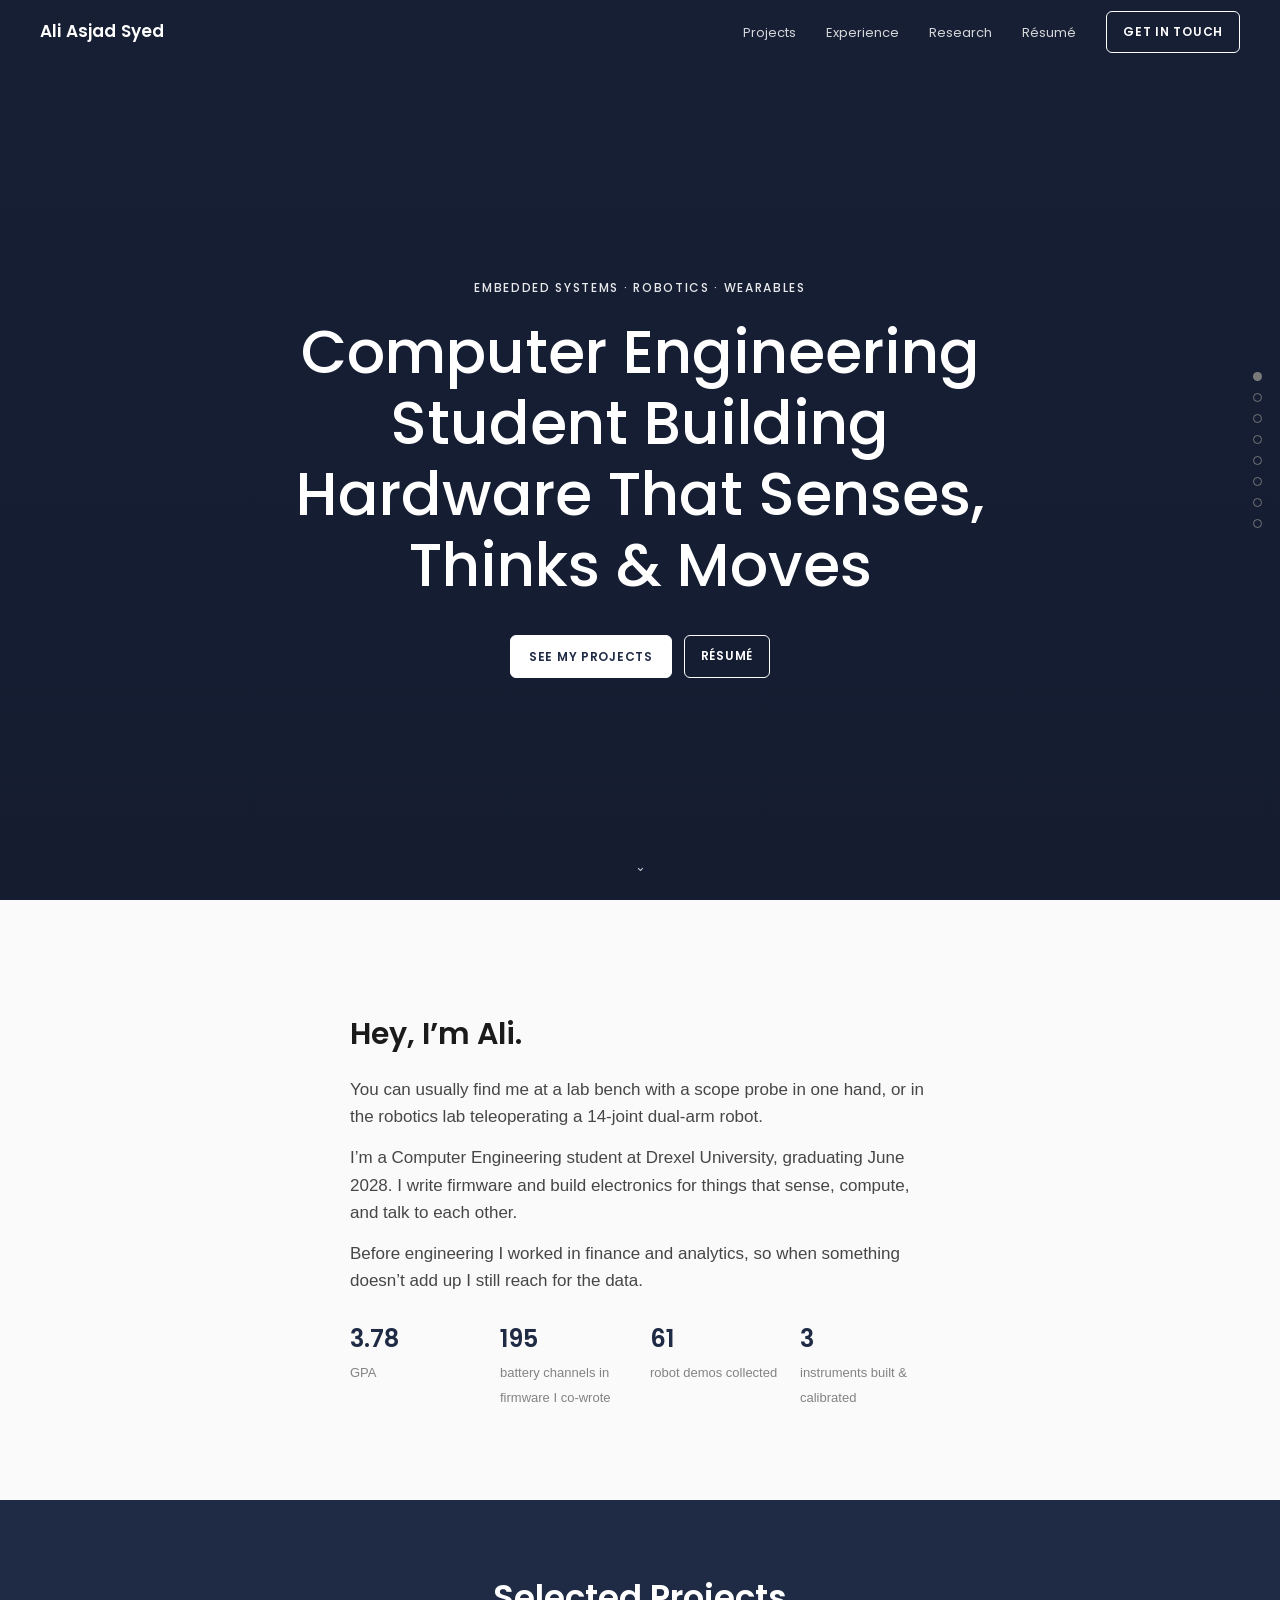
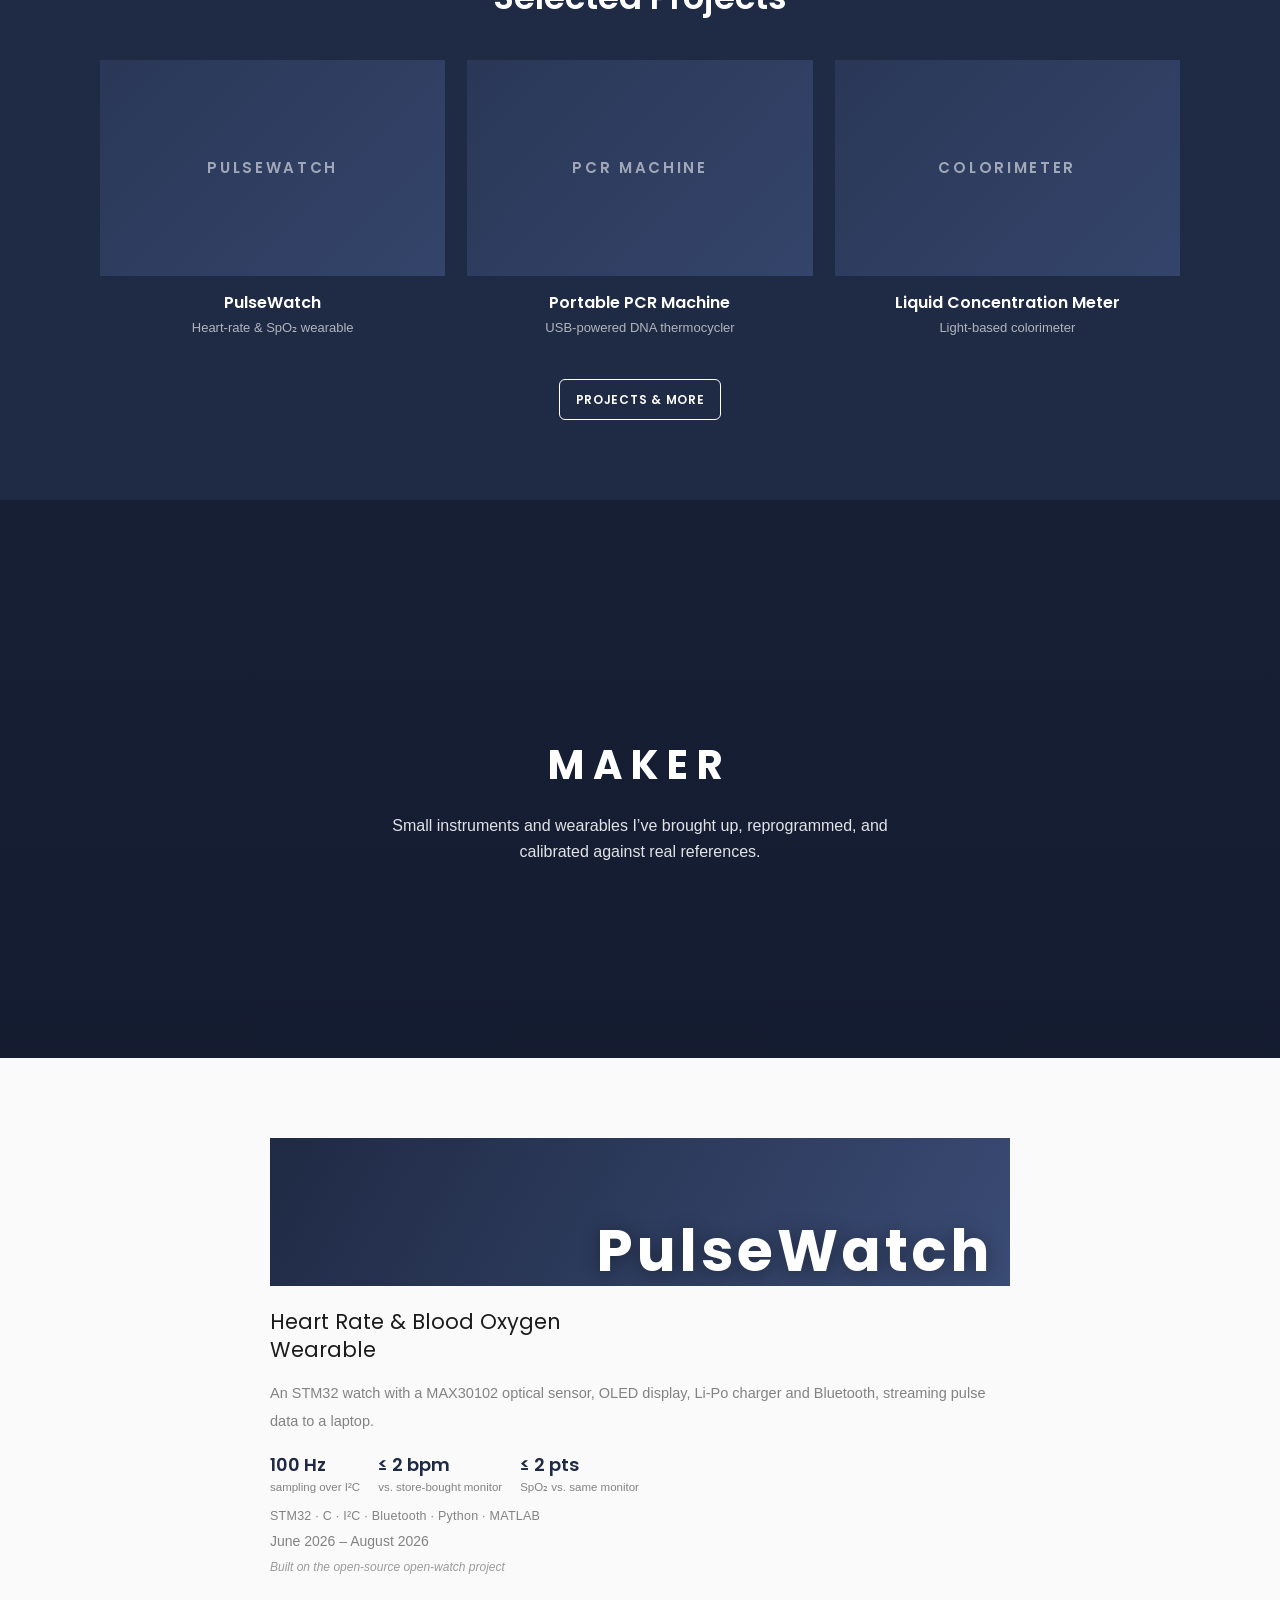
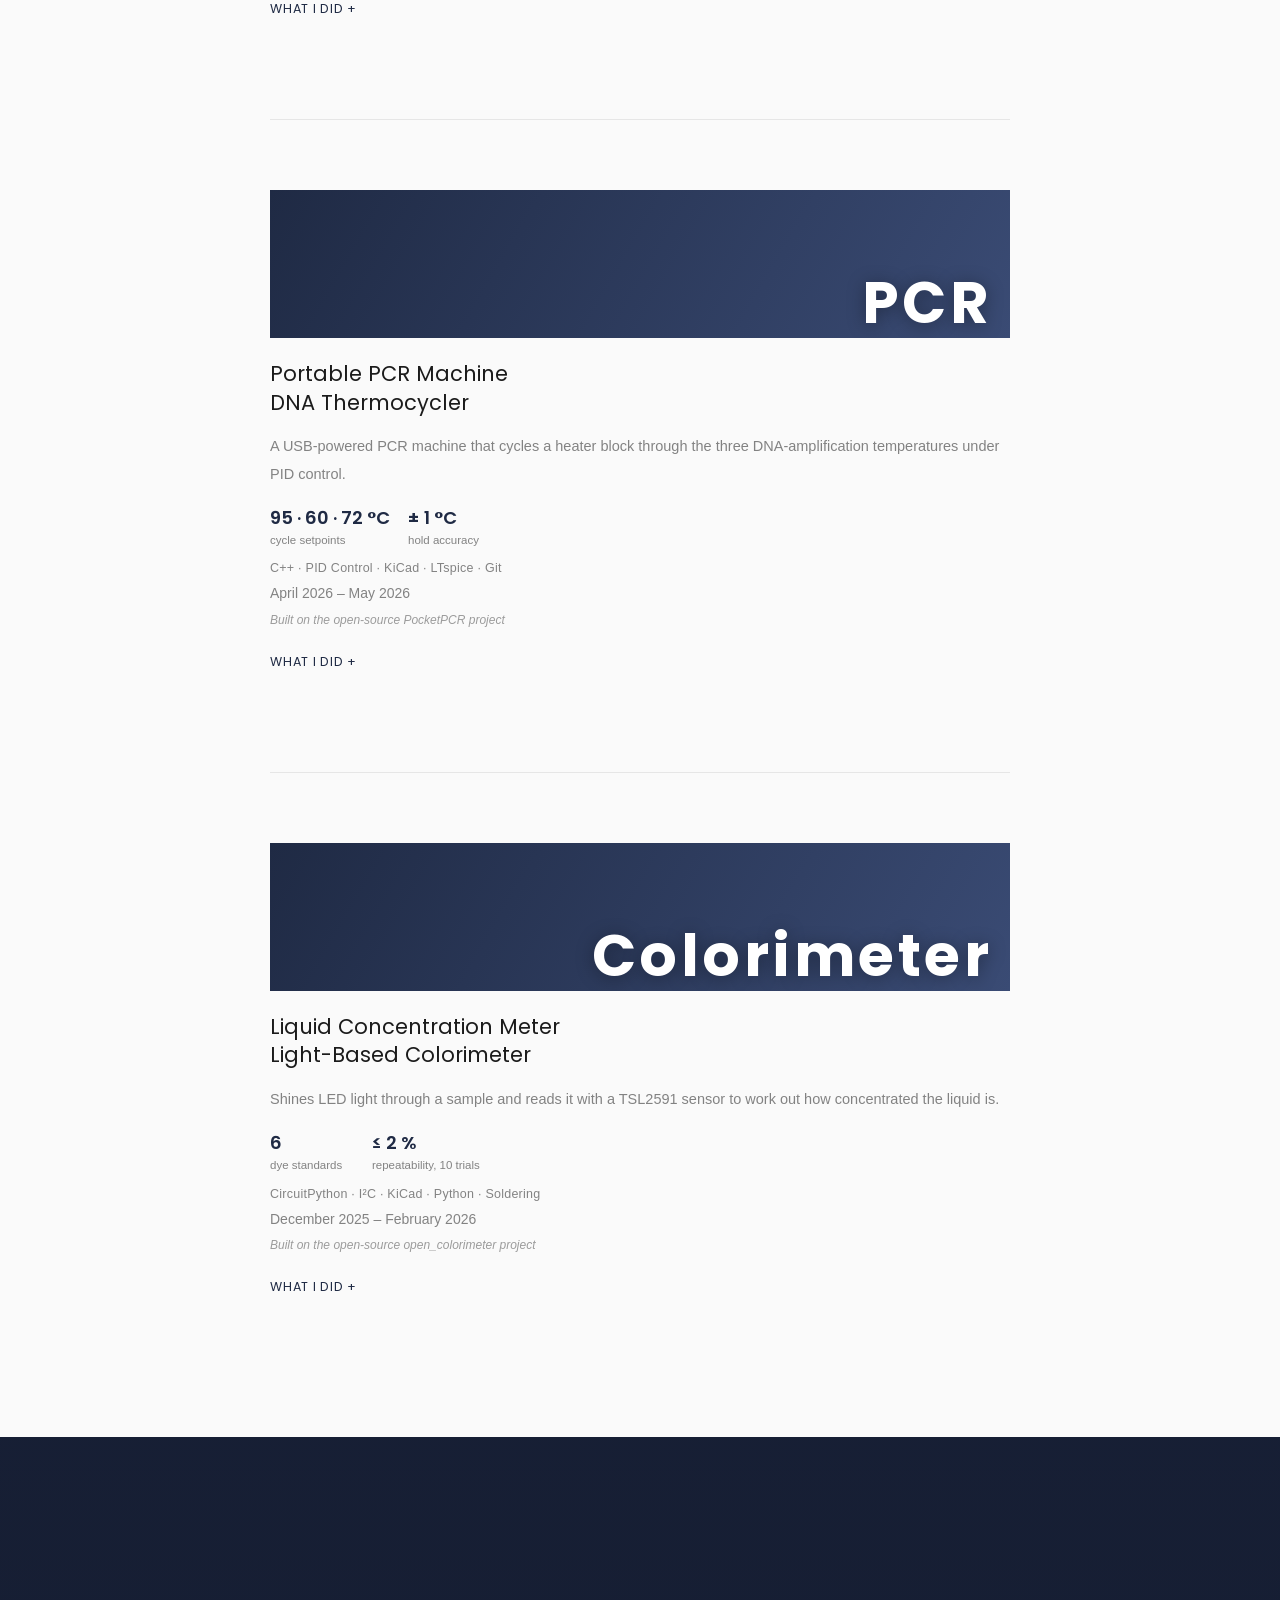
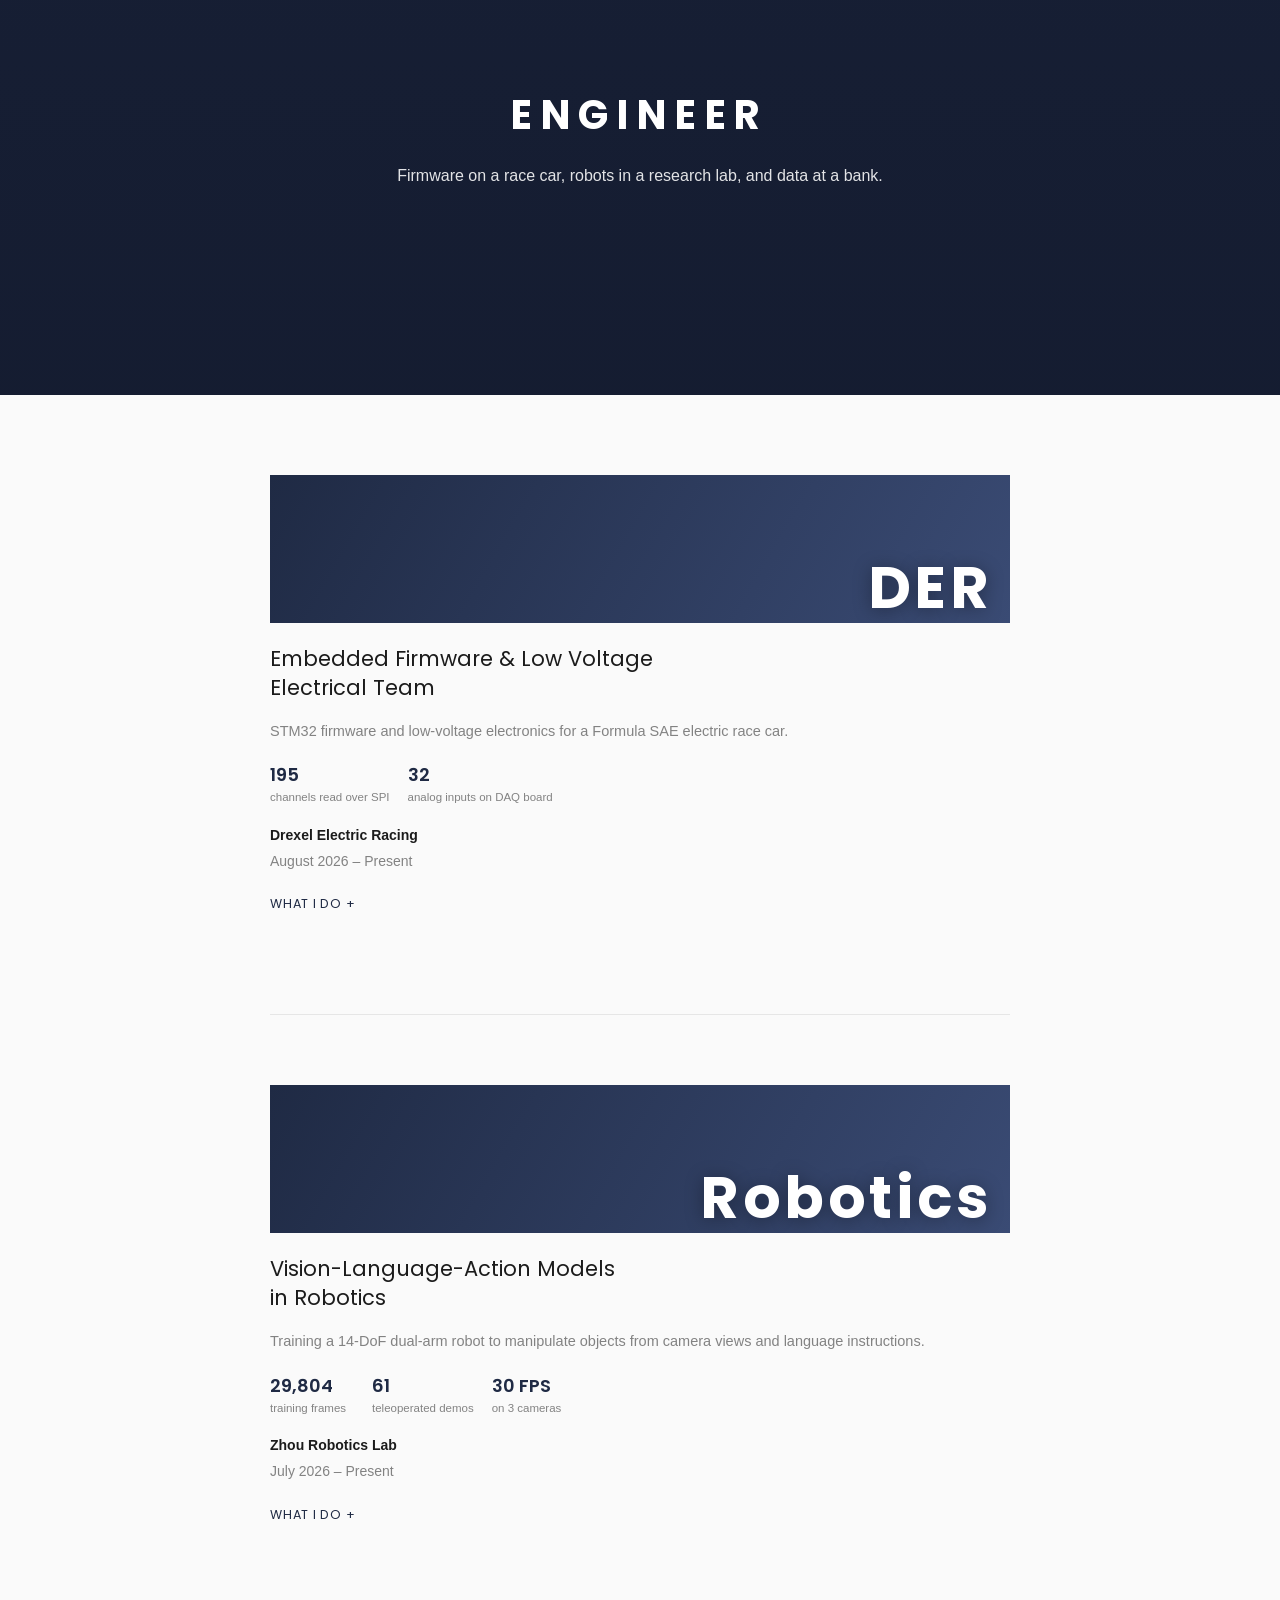
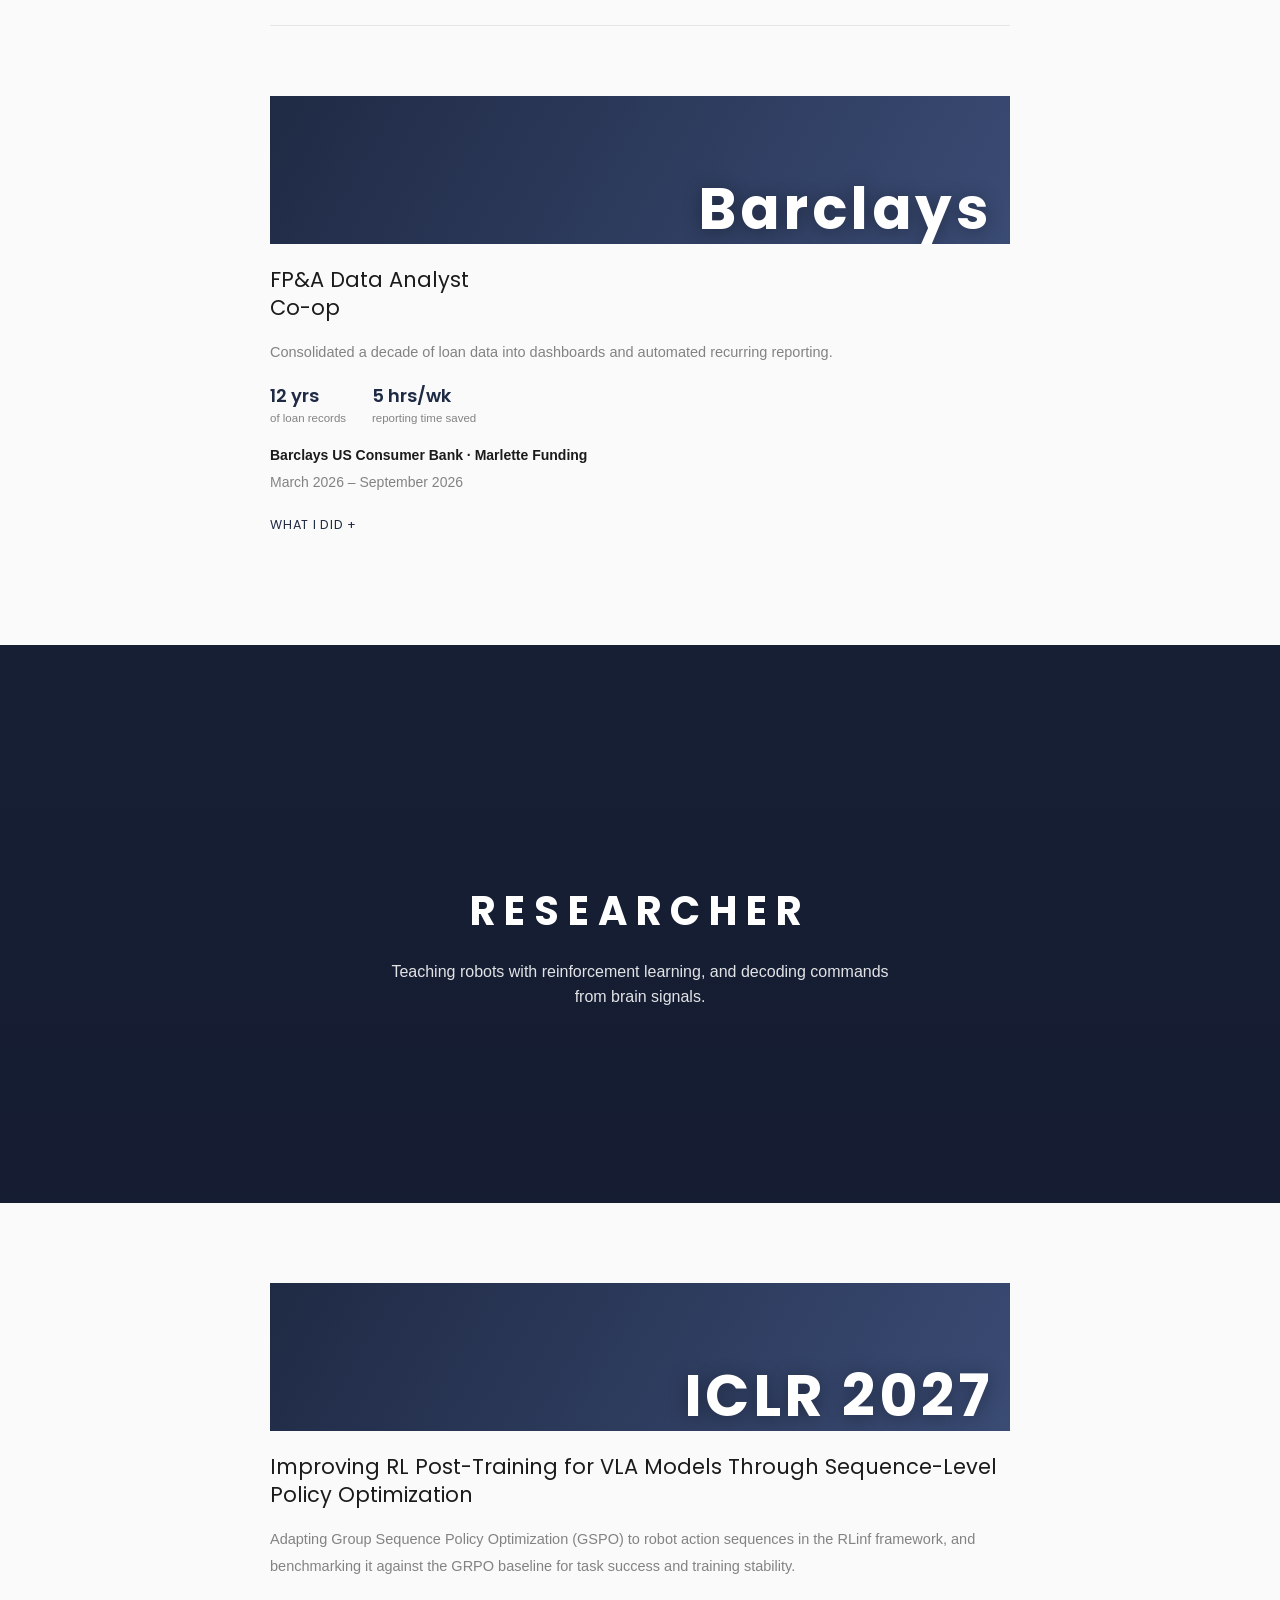
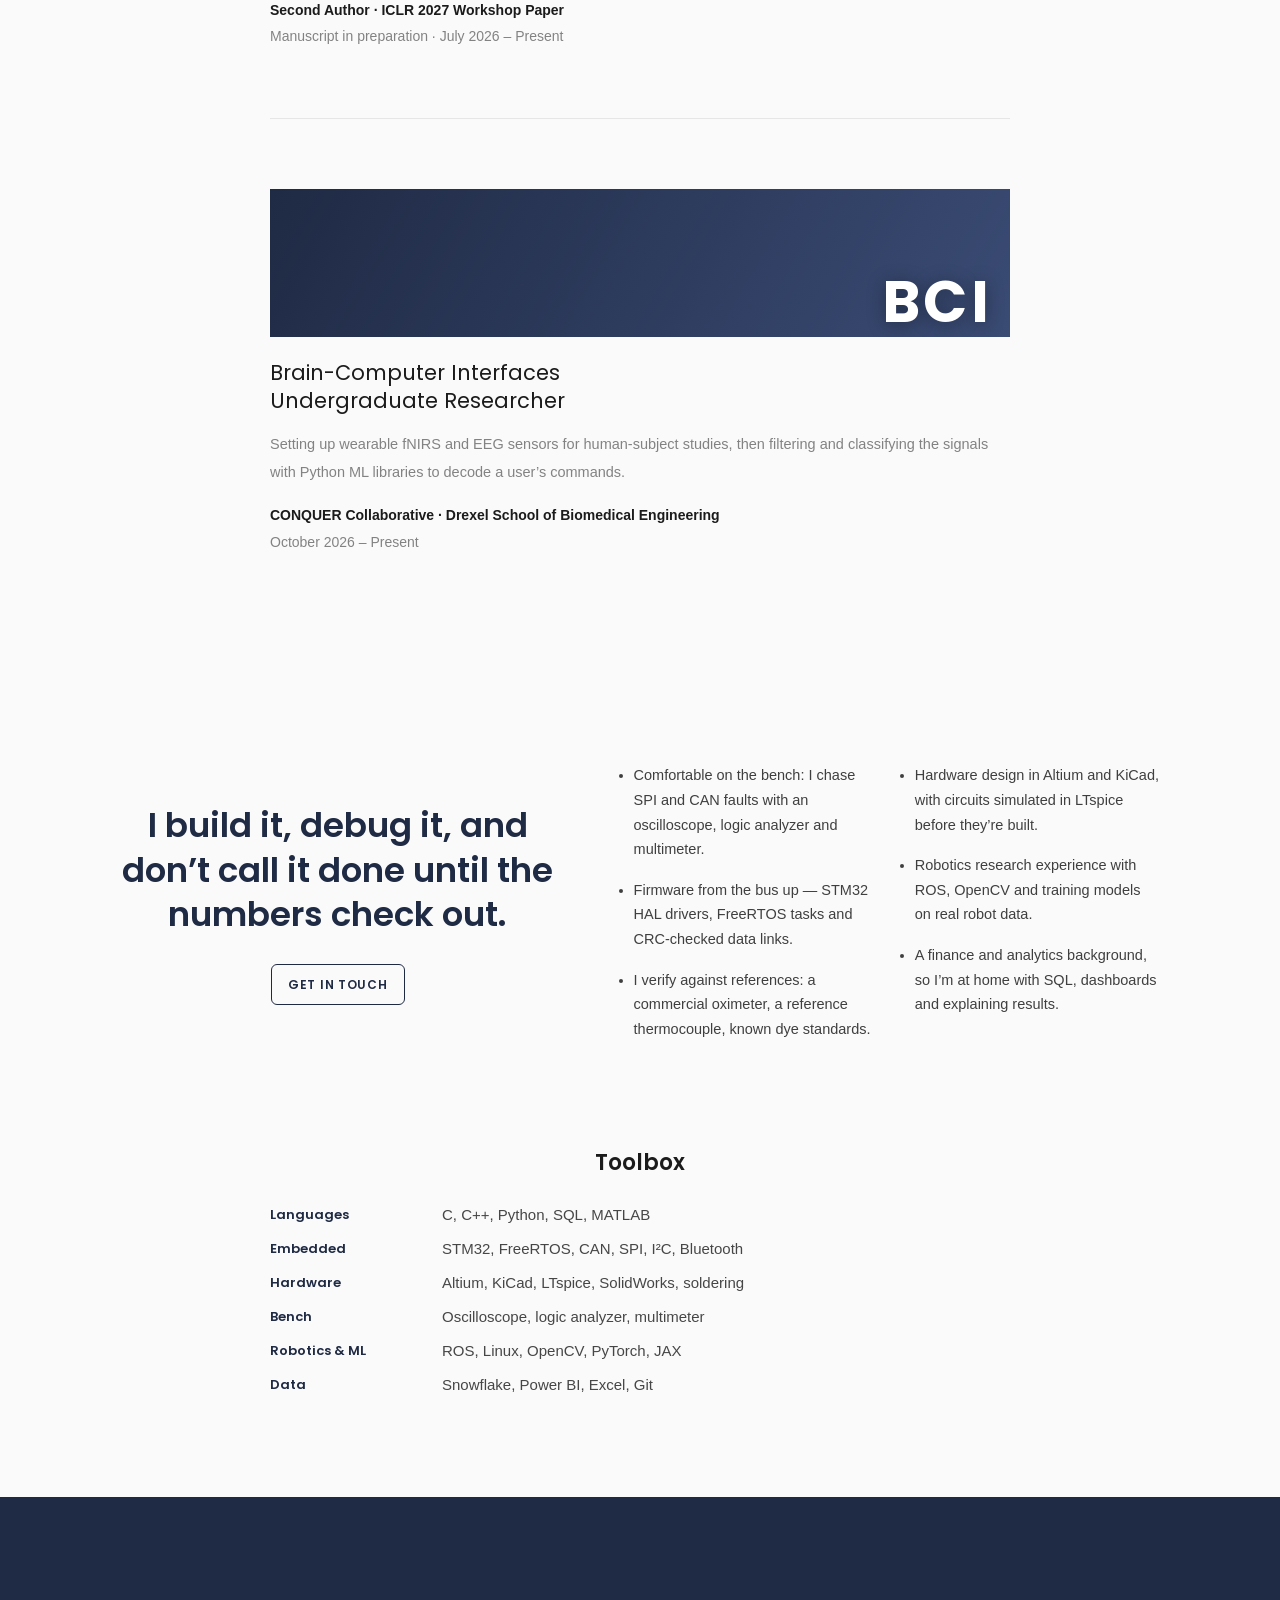
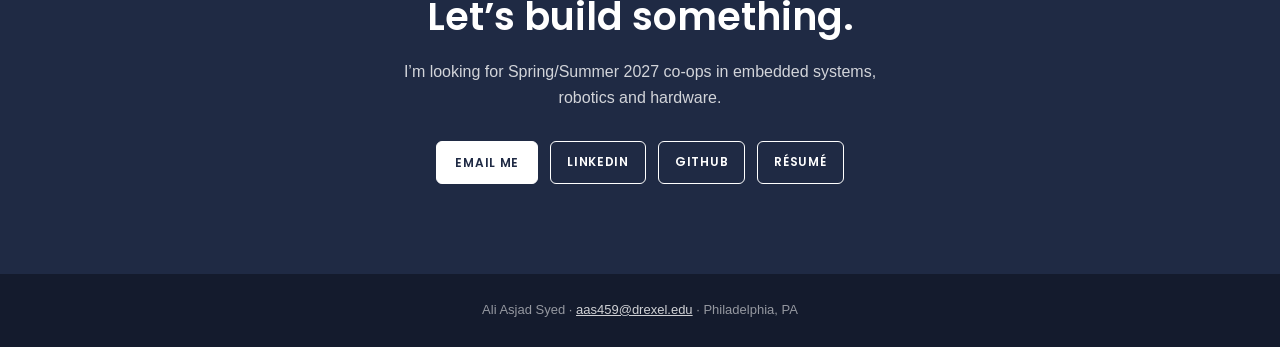
==== index.html @ e1381b5e "Add portfolio site (v2)" ====
<!doctype html>
<html lang="en">
<head>
<meta charset="utf-8">
<meta name="viewport" content="width=device-width, initial-scale=1">
<title>Ali Asjad Syed — Computer Engineering</title>
<meta name="description" content="Ali Asjad Syed — Computer Engineering student at Drexel building embedded systems, wearables, lab instruments and robots.">
<meta property="og:title" content="Ali Asjad Syed — Computer Engineering">
<meta property="og:description" content="Embedded firmware, robotics and wearables. Drexel ECE, class of 2028.">
<link rel="preconnect" href="https://fonts.googleapis.com">
<link rel="preconnect" href="https://fonts.gstatic.com" crossorigin>
<link href="https://fonts.googleapis.com/css2?family=Poppins:wght@400;500;600;700&display=swap" rel="stylesheet">
<link rel="icon" href="data:image/svg+xml,<svg xmlns='http://www.w3.org/2000/svg' viewBox='0 0 64 64'><rect width='64' height='64' rx='12' fill='%231f2a44'/><text x='32' y='42' font-family='Arial' font-weight='700' font-size='26' fill='white' text-anchor='middle'>AS</text></svg>">
<style>
  /*
    HOW PHOTOS WORK
    Every image points at assets/<name>.jpg. Until you add a file, the site falls back gracefully:
      - hero / section bands / banners  -> solid navy
      - an entry's main photo           -> the text takes the full width
      - media thumbnails                -> hidden
    So the page looks finished with zero photos, and gets better as you add them.
  */
  :root{
    --navy:#1f2a44;
    --navy-2:#2a3757;
    --paper:#fafafa;
    --ink:#1b1b1b;
    --muted:rgba(0,0,0,.48);
    --soft:rgba(0,0,0,.08);
    --col:780px;
    --head:'Poppins', 'Helvetica Neue', Arial, sans-serif;
    --body:'Helvetica Neue', Helvetica, Arial, sans-serif;
  }
  *{box-sizing:border-box;margin:0;padding:0}
  html{scroll-behavior:smooth;scroll-padding-top:64px}
  body{background:var(--paper);color:var(--ink);font-family:var(--body);font-size:16px;line-height:1.6;-webkit-font-smoothing:antialiased}
  img{display:block;max-width:100%}
  a{color:inherit}

  /* ---------- nav (Rob) ---------- */
  nav{position:fixed;top:0;left:0;right:0;z-index:50;height:64px;display:flex;align-items:center;justify-content:space-between;
    padding:0 clamp(16px,4vw,40px);background:rgba(10,12,18,.0);transition:background .3s, box-shadow .3s}
  nav.solid{background:rgba(16,20,32,.96);box-shadow:0 1px 0 rgba(255,255,255,.06)}
  nav .name{font-family:var(--head);font-weight:600;font-size:17px;color:#fff;text-decoration:none;letter-spacing:.01em}
  nav ul{list-style:none;display:flex;align-items:center;gap:clamp(14px,2.4vw,30px)}
  nav ul a{font-family:var(--head);font-size:13px;color:rgba(255,255,255,.82);text-decoration:none}
  nav ul a:hover{color:#fff}
  .btn-outline{font-family:var(--head);font-weight:600;font-size:12px;letter-spacing:.06em;text-transform:uppercase;color:#fff;
    border:1.5px solid #fff;border-radius:6px;padding:10px 16px;text-decoration:none;display:inline-block;transition:background .2s,color .2s}
  .btn-outline:hover{background:#fff;color:var(--navy)}
  .btn-outline.dark{color:var(--navy);border-color:var(--navy)}
  .btn-outline.dark:hover{background:var(--navy);color:#fff}

  /* ---------- photo bands (Eric) + hero (Rob) ---------- */
  .band{position:relative;min-height:62vh;display:grid;place-items:center;text-align:center;color:#fff;overflow:hidden;background:var(--navy)}
  .band > img{position:absolute;inset:0;width:100%;height:100%;object-fit:cover}
  .band::after{content:"";position:absolute;inset:0;background:linear-gradient(rgba(16,22,40,.55),rgba(16,22,40,.68))}
  .band .inner{position:relative;z-index:1;padding:110px 20px 70px;max-width:820px}
  .band h2{font-family:var(--head);font-weight:700;font-size:clamp(28px,4vw,40px);letter-spacing:.22em;text-transform:uppercase}
  .band p{margin-top:16px;font-size:16px;color:rgba(255,255,255,.88);max-width:520px;margin-left:auto;margin-right:auto}
  .band .chev{position:absolute;bottom:22px;left:50%;transform:translateX(-50%);z-index:1;font-family:var(--head);font-size:13px;opacity:.75;text-decoration:none}

  .hero{min-height:100vh}
  .hero .eyebrow{font-family:var(--head);font-weight:500;font-size:12px;letter-spacing:.14em;text-transform:uppercase;color:rgba(255,255,255,.9)}
  .hero h1{font-family:var(--head);font-weight:500;font-size:clamp(34px,5.2vw,60px);line-height:1.18;margin:20px 0 34px}
  .hero .ctas{display:flex;gap:12px;justify-content:center;flex-wrap:wrap}
  .btn-solid{font-family:var(--head);font-weight:600;font-size:12px;letter-spacing:.06em;text-transform:uppercase;background:#fff;color:var(--navy);
    border-radius:6px;padding:11px 18px;text-decoration:none;border:1.5px solid #fff}
  .btn-solid:hover{filter:brightness(.92)}

  /* ---------- intro (Efren) ---------- */
  .intro{max-width:var(--col);margin:0 auto;padding:110px 20px 90px;display:grid;grid-template-columns:1fr 220px;gap:56px;align-items:center}
  .intro h2{font-family:var(--head);font-weight:600;font-size:30px;margin-bottom:18px}
  .intro p{color:rgba(0,0,0,.72);margin-bottom:14px;font-size:17px}
  .intro p a{text-underline-offset:3px}
  .headshot{width:220px;aspect-ratio:4/5;object-fit:cover;border-radius:4px;background:#e9e9e9}
  .intro.no-photo{grid-template-columns:1fr;max-width:620px}
  .numbers{display:grid;grid-template-columns:repeat(4,minmax(0,1fr));gap:20px;margin-top:26px}
  @media (max-width:520px){.numbers{grid-template-columns:1fr 1fr}}
  .numbers div b{display:block;font-family:var(--head);font-weight:600;font-size:24px;color:var(--navy)}
  .numbers div span{font-size:13px;color:var(--muted)}

  /* ---------- selected projects grid (Rob) ---------- */
  .selected{background:var(--navy);color:#fff;padding:70px 20px 80px;text-align:center}
  .selected h2{font-family:var(--head);font-weight:600;font-size:clamp(26px,3vw,34px);margin-bottom:36px}
  .grid{display:grid;grid-template-columns:repeat(3,minmax(0,1fr));gap:22px;max-width:1080px;margin:0 auto}
  .tile{text-decoration:none;color:#fff;display:block}
  .tile .ph{aspect-ratio:16/10;background:var(--navy-2);overflow:hidden;display:grid;place-items:center;position:relative}
  .tile .ph img{width:100%;height:100%;object-fit:cover;transition:transform .5s}
  .tile:hover .ph img{transform:scale(1.04)}
  .tile .ph .fallback{display:none;font-family:var(--head);font-weight:600;font-size:15px;letter-spacing:.18em;text-transform:uppercase;color:rgba(255,255,255,.55)}
  .tile .ph.missing .fallback{display:block}
  .tile .ph.missing{background:linear-gradient(135deg,var(--navy-2),#34446a)}
  .tile h3{font-family:var(--head);font-weight:600;font-size:16px;margin-top:14px}
  .tile p{font-size:13px;color:rgba(255,255,255,.65);margin-top:2px}
  .selected .btn-outline{margin-top:40px}

  /* ---------- entries (Efren) ---------- */
  .entries{max-width:var(--col);margin:0 auto;padding:80px 20px 40px}
  .entry{padding-bottom:70px;margin-bottom:70px;border-bottom:1px solid var(--soft)}
  .entry:last-child{border-bottom:0;margin-bottom:0}
  .banner{position:relative;aspect-ratio:2.4/1;background:linear-gradient(120deg,var(--navy),#3a4b74);overflow:hidden;margin-bottom:22px}
  .banner.empty{aspect-ratio:5/1}
  .banner img{position:absolute;inset:0;width:100%;height:100%;object-fit:cover}
  .banner .word{position:absolute;right:18px;bottom:6px;font-family:var(--head);font-weight:700;color:#fff;
    font-size:clamp(30px,6.4vw,58px);letter-spacing:.06em;line-height:1;text-shadow:0 2px 18px rgba(0,0,0,.35)}
  .row{display:grid;grid-template-columns:1fr 1fr;gap:28px;align-items:start}
  .row .main{aspect-ratio:4/3;object-fit:cover;width:100%;background:#e9e9e9}
  .row.no-photo{grid-template-columns:1fr}
  .row.no-photo .text{text-align:left}
  .text{text-align:right}
  .text h3{font-family:var(--head);font-weight:400;font-size:21px;line-height:1.35;color:var(--ink)}
  .text .summary{color:var(--muted);font-size:14.5px;line-height:1.9;margin-top:16px}
  .text .stats{display:flex;gap:18px;justify-content:flex-end;flex-wrap:wrap;margin-top:16px}
  .row.no-photo .text .stats{justify-content:flex-start}
  .text .stats div{min-width:84px}
  .text .stats b{display:block;font-family:var(--head);font-weight:600;font-size:18px;color:var(--navy)}
  .text .stats span{display:block;font-size:11.5px;color:var(--muted);line-height:1.35}
  .text .org{margin-top:18px;font-size:14px;font-weight:700}
  .text .org a{text-decoration:none}
  .text .org a:hover{text-decoration:underline}
  .text .date{font-size:14px;color:var(--muted);margin-top:4px}
  .text .tools{font-size:12.5px;color:var(--muted);margin-top:10px;letter-spacing:.02em}
  .text .credit{font-size:12px;color:rgba(0,0,0,.38);margin-top:6px;font-style:italic}
  details{margin-top:22px}
  summary{cursor:pointer;font-family:var(--head);font-size:12.5px;letter-spacing:.06em;text-transform:uppercase;color:var(--navy);list-style:none}
  summary::-webkit-details-marker{display:none}
  summary::after{content:" +"}
  details[open] summary::after{content:" −"}
  details ul{margin:12px 0 0 18px;color:rgba(0,0,0,.7);font-size:14.5px;display:grid;gap:6px}
  .media{display:grid;grid-template-columns:repeat(3,minmax(0,1fr));gap:12px;margin-top:30px}
  .media:empty{display:none}
  .media figure img{aspect-ratio:16/9;object-fit:cover;width:100%;background:#e9e9e9}
  .media figcaption{font-size:12px;color:var(--muted);margin-top:6px;white-space:nowrap;overflow:hidden;text-overflow:ellipsis}

  /* ---------- what I bring (Rob) ---------- */
  .bring{max-width:1080px;margin:0 auto;padding:100px 20px;display:grid;grid-template-columns:1fr 1.25fr;gap:60px;align-items:center}
  .bring h2{font-family:var(--head);font-weight:600;font-size:clamp(26px,3vw,34px);line-height:1.3;color:var(--navy);text-align:center}
  .bring .left{display:grid;justify-items:center;gap:28px}
  .bring ul{columns:2;column-gap:36px;font-size:14.5px;color:rgba(0,0,0,.75);padding-left:18px}
  .bring li{break-inside:avoid;margin-bottom:16px;line-height:1.7}

  /* ---------- toolbox ---------- */
  .tools-sec{max-width:var(--col);margin:0 auto;padding:0 20px 100px}
  .tools-sec h2{font-family:var(--head);font-weight:600;font-size:22px;margin-bottom:22px;text-align:center}
  .tool-grid{display:grid;grid-template-columns:150px 1fr;gap:10px 22px;font-size:15px}
  .tool-grid dt{font-family:var(--head);font-weight:600;font-size:13px;color:var(--navy);padding-top:2px}
  .tool-grid dd{color:rgba(0,0,0,.72)}

  /* ---------- contact (Rob) ---------- */
  .contact{background:var(--navy);color:#fff;text-align:center;padding:90px 20px}
  .contact h2{font-family:var(--head);font-weight:600;font-size:clamp(26px,3.4vw,38px)}
  .contact p{color:rgba(255,255,255,.8);margin:12px auto 30px;max-width:520px}
  .contact .links{display:flex;gap:12px;justify-content:center;flex-wrap:wrap}
  footer{background:#141b2d;color:rgba(255,255,255,.55);font-size:13px;text-align:center;padding:26px 20px}
  footer a{color:rgba(255,255,255,.8)}

  /* ---------- dot nav (Eric) ---------- */
  .dots{position:fixed;right:18px;top:50%;transform:translateY(-50%);z-index:40;display:grid;gap:12px}
  .dots a{width:9px;height:9px;border-radius:50%;border:1.5px solid rgba(127,127,127,.9);display:block;position:relative;transition:background .2s}
  .dots a.on{background:rgba(127,127,127,.95)}
  .dots a span{position:absolute;right:18px;top:50%;transform:translateY(-50%);font-family:var(--head);font-size:11px;white-space:nowrap;
    background:var(--navy);color:#fff;padding:3px 8px;border-radius:4px;opacity:0;pointer-events:none;transition:opacity .2s}
  .dots a:hover span{opacity:1}

  /* ---------- responsive ---------- */
  @media (max-width:820px){
    nav ul li.opt{display:none}
    .intro{grid-template-columns:1fr;gap:30px;padding-top:80px}
    .headshot{width:170px;order:-1}
    .grid{grid-template-columns:1fr;max-width:460px}
    .row{grid-template-columns:1fr}
    .text{text-align:left}
    .text .stats{justify-content:flex-start}
    .media{grid-template-columns:1fr 1fr}
    .bring{grid-template-columns:1fr;gap:36px;padding:70px 20px}
    .bring ul{columns:1}
    .tool-grid{grid-template-columns:1fr;gap:2px}
    .tool-grid dd{margin-bottom:12px}
    .dots{display:none}
  }
</style>
</head>
<body>

<script>
  // Image fallbacks — see the note at the top of the stylesheet.
  function miss(img, mode){
    if (mode === 'remove') { const f = img.closest('figure') || img; f.remove(); return; }
    if (mode === 'photo')  { img.closest('.row').classList.add('no-photo'); img.remove(); return; }
    if (mode === 'head')   { img.closest('.intro').classList.add('no-photo'); img.remove(); return; }
    if (mode === 'tile')   { img.parentElement.classList.add('missing'); img.remove(); return; }
    if (img.parentElement.classList.contains('banner')) img.parentElement.classList.add('empty');
    img.remove(); // band / banner: keep the navy background
  }
</script>

<nav id="nav">
  <a class="name" href="#top">Ali Asjad Syed</a>
  <ul>
    <li class="opt"><a href="#projects">Projects</a></li>
    <li class="opt"><a href="#experience">Experience</a></li>
    <li class="opt"><a href="#research">Research</a></li>
    <li class="opt"><a href="assets/Ali_Syed_Resume.pdf" target="_blank" rel="noopener">Résumé</a></li>
    <li><a class="btn-outline" href="#contact">Get in touch</a></li>
  </ul>
</nav>

<div class="dots" id="dots"></div>

<!-- ================= HERO ================= -->
<header class="band hero" id="top" data-dot="Top">
  <img src="assets/hero.jpg" alt="" onerror="miss(this)">
  <div class="inner">
    <p class="eyebrow">Embedded Systems · Robotics · Wearables</p>
    <h1>Computer Engineering Student Building Hardware That Senses, Thinks &amp; Moves</h1>
    <div class="ctas">
      <a class="btn-solid" href="#projects">See my projects</a>
      <a class="btn-outline" href="assets/Ali_Syed_Resume.pdf" target="_blank" rel="noopener">Résumé</a>
    </div>
  </div>
  <a class="chev" href="#about">⌄</a>
</header>

<!-- ================= INTRO ================= -->
<section class="intro" id="about" data-dot="About">
  <div>
    <h2>Hey, I’m Ali.</h2>
    <p>You can usually find me at a lab bench with a scope probe in one hand, or in the robotics lab teleoperating a 14-joint dual-arm robot.</p>
    <p>I’m a Computer Engineering student at Drexel University, graduating June 2028. I write firmware and build electronics for things that sense, compute, and talk to each other.</p>
    <p>Before engineering I worked in finance and analytics, so when something doesn’t add up I still reach for the data.</p>
    <div class="numbers">
      <div><b>3.78</b><span>GPA</span></div>
      <div><b>195</b><span>battery channels in firmware I co-wrote</span></div>
      <div><b>61</b><span>robot demos collected</span></div>
      <div><b>3</b><span>instruments built &amp; calibrated</span></div>
    </div>
  </div>
  <img class="headshot" src="assets/headshot.jpg" alt="Ali Asjad Syed" onerror="miss(this,'head')">
</section>

<!-- ================= SELECTED PROJECTS ================= -->
<section class="selected" data-dot="Selected">
  <h2>Selected Projects</h2>
  <div class="grid">
    <a class="tile" href="#pulsewatch">
      <div class="ph"><img src="assets/pulsewatch-main.jpg" alt="PulseWatch" onerror="miss(this,'tile')"><span class="fallback">PulseWatch</span></div>
      <h3>PulseWatch</h3><p>Heart-rate &amp; SpO₂ wearable</p>
    </a>
    <a class="tile" href="#pcr">
      <div class="ph"><img src="assets/pcr-main.jpg" alt="Portable PCR Machine" onerror="miss(this,'tile')"><span class="fallback">PCR Machine</span></div>
      <h3>Portable PCR Machine</h3><p>USB-powered DNA thermocycler</p>
    </a>
    <a class="tile" href="#meter">
      <div class="ph"><img src="assets/meter-main.jpg" alt="Liquid Concentration Meter" onerror="miss(this,'tile')"><span class="fallback">Colorimeter</span></div>
      <h3>Liquid Concentration Meter</h3><p>Light-based colorimeter</p>
    </a>
  </div>
  <a class="btn-outline" href="#projects">Projects &amp; more</a>
</section>

<!-- ================= PROJECTS ================= -->
<section class="band" id="projects" data-dot="Projects">
  <img src="assets/band-projects.jpg" alt="" onerror="miss(this)">
  <div class="inner">
    <h2>Maker</h2>
    <p>Small instruments and wearables I’ve brought up, reprogrammed, and calibrated against real references.</p>
  </div>
</section>

<div class="entries">

  <article class="entry" id="pulsewatch">
    <div class="banner"><img src="assets/pulsewatch-banner.jpg" alt="" onerror="miss(this)"><span class="word">PulseWatch</span></div>
    <div class="row">
      <img class="main" src="assets/pulsewatch-main.jpg" alt="PulseWatch wearable" onerror="miss(this,'photo')">
      <div class="text">
        <h3>Heart Rate &amp; Blood Oxygen<br>Wearable</h3>
        <p class="summary">An STM32 watch with a MAX30102 optical sensor, OLED display, Li-Po charger and Bluetooth, streaming pulse data to a laptop.</p>
        <div class="stats">
          <div><b>100 Hz</b><span>sampling over I²C</span></div>
          <div><b>≤ 2 bpm</b><span>vs. store-bought monitor</span></div>
          <div><b>≤ 2 pts</b><span>SpO₂ vs. same monitor</span></div>
        </div>
        <p class="tools">STM32 · C · I²C · Bluetooth · Python · MATLAB</p>
        <p class="date">June 2026 – August 2026</p>
        <p class="credit">Built on the open-source open-watch project</p>
      </div>
    </div>
    <details>
      <summary>What I did</summary>
      <ul>
        <li>Brought up the board: optical sensor, OLED display, Li-Po charger and Bluetooth module.</li>
        <li>Updated the stock C firmware (STM32 HAL) to sample PPG at 100 Hz over I²C and stream it via Bluetooth.</li>
        <li>Implemented heart-rate and SpO₂ algorithms in Python/MATLAB, within 2 bpm and 2 points of a store-bought monitor.</li>
      </ul>
    </details>
    <div class="media">
      <figure><img src="assets/pulsewatch-1.jpg" alt="" onerror="miss(this,'remove')"><figcaption>Board bring-up on the bench</figcaption></figure>
      <figure><img src="assets/pulsewatch-2.jpg" alt="" onerror="miss(this,'remove')"><figcaption>Live PPG signal over Bluetooth</figcaption></figure>
      <figure><img src="assets/pulsewatch-3.jpg" alt="" onerror="miss(this,'remove')"><figcaption>Checking against a commercial oximeter</figcaption></figure>
    </div>
  </article>

  <article class="entry" id="pcr">
    <div class="banner"><img src="assets/pcr-banner.jpg" alt="" onerror="miss(this)"><span class="word">PCR</span></div>
    <div class="row">
      <img class="main" src="assets/pcr-main.jpg" alt="Portable PCR machine" onerror="miss(this,'photo')">
      <div class="text">
        <h3>Portable PCR Machine<br>DNA Thermocycler</h3>
        <p class="summary">A USB-powered PCR machine that cycles a heater block through the three DNA-amplification temperatures under PID control.</p>
        <div class="stats">
          <div><b>95 · 60 · 72 °C</b><span>cycle setpoints</span></div>
          <div><b>± 1 °C</b><span>hold accuracy</span></div>
        </div>
        <p class="tools">C++ · PID Control · KiCad · LTspice · Git</p>
        <p class="date">April 2026 – May 2026</p>
        <p class="credit">Built on the open-source PocketPCR project</p>
      </div>
    </div>
    <details>
      <summary>What I did</summary>
      <ul>
        <li>Modified the KiCad schematic and simulated the MOSFET heater driver in LTspice.</li>
        <li>Refactored the Arduino firmware into object-oriented C++ PID and sensor classes with unit tests and Git.</li>
        <li>Tuned the PID heater and PWM fan control to hold 95, 60 and 72 °C within 1 °C, checked with a reference thermocouple.</li>
      </ul>
    </details>
    <div class="media">
      <figure><img src="assets/pcr-1.jpg" alt="" onerror="miss(this,'remove')"><figcaption>Heater block and fan</figcaption></figure>
      <figure><img src="assets/pcr-2.jpg" alt="" onerror="miss(this,'remove')"><figcaption>LTspice heater-driver simulation</figcaption></figure>
      <figure><img src="assets/pcr-3.jpg" alt="" onerror="miss(this,'remove')"><figcaption>Temperature trace across cycles</figcaption></figure>
    </div>
  </article>

  <article class="entry" id="meter">
    <div class="banner"><img src="assets/meter-banner.jpg" alt="" onerror="miss(this)"><span class="word">Colorimeter</span></div>
    <div class="row">
      <img class="main" src="assets/meter-main.jpg" alt="Liquid concentration meter" onerror="miss(this,'photo')">
      <div class="text">
        <h3>Liquid Concentration Meter<br>Light-Based Colorimeter</h3>
        <p class="summary">Shines LED light through a sample and reads it with a TSL2591 sensor to work out how concentrated the liquid is.</p>
        <div class="stats">
          <div><b>6</b><span>dye standards</span></div>
          <div><b>≤ 2 %</b><span>repeatability, 10 trials</span></div>
        </div>
        <p class="tools">CircuitPython · I²C · KiCad · Python · Soldering</p>
        <p class="date">December 2025 – February 2026</p>
        <p class="credit">Built on the open-source open_colorimeter project</p>
      </div>
    </div>
    <details>
      <summary>What I did</summary>
      <ul>
        <li>Hand-soldered the KiCad LED board and wired the TSL2591 light sensor over I²C.</li>
        <li>Customized the CircuitPython firmware to stream readings to a laptop over USB serial for live logging.</li>
        <li>Built Python calibration curves from 6 known dye concentrations, repeatable to within 2% over 10 trials.</li>
      </ul>
    </details>
    <div class="media">
      <figure><img src="assets/meter-1.jpg" alt="" onerror="miss(this,'remove')"><figcaption>Hand-soldered LED board</figcaption></figure>
      <figure><img src="assets/meter-2.jpg" alt="" onerror="miss(this,'remove')"><figcaption>Dye standards</figcaption></figure>
      <figure><img src="assets/meter-3.jpg" alt="" onerror="miss(this,'remove')"><figcaption>Calibration curve</figcaption></figure>
    </div>
  </article>

</div>

<!-- ================= EXPERIENCE ================= -->
<section class="band" id="experience" data-dot="Experience">
  <img src="assets/band-experience.jpg" alt="" onerror="miss(this)">
  <div class="inner">
    <h2>Engineer</h2>
    <p>Firmware on a race car, robots in a research lab, and data at a bank.</p>
  </div>
</section>

<div class="entries">

  <article class="entry">
    <div class="banner"><img src="assets/der-banner.jpg" alt="" onerror="miss(this)"><span class="word">DER</span></div>
    <div class="row">
      <img class="main" src="assets/der-main.jpg" alt="Drexel Electric Racing" onerror="miss(this,'photo')">
      <div class="text">
        <h3>Embedded Firmware &amp; Low Voltage<br>Electrical Team</h3>
        <p class="summary">STM32 firmware and low-voltage electronics for a Formula SAE electric race car.</p>
        <div class="stats">
          <div><b>195</b><span>channels read over SPI</span></div>
          <div><b>32</b><span>analog inputs on DAQ board</span></div>
        </div>
        <p class="org">Drexel Electric Racing</p>
        <p class="date">August 2026 – Present</p>
      </div>
    </div>
    <details>
      <summary>What I do</summary>
      <ul>
        <li>Co-developed STM32 firmware (FreeRTOS) with CRC-checked SPI drivers reading 195 channels from daisy-chained ICs.</li>
        <li>Debug board-level SPI and CAN bus faults on the bench with an oscilloscope, logic analyzer and multimeter.</li>
        <li>Helped design the Altium schematic of a Teensy 4.1 DAQ board with 32 analog inputs over I²C and a CAN transceiver.</li>
      </ul>
    </details>
    <div class="media">
      <figure><img src="assets/der-1.jpg" alt="" onerror="miss(this,'remove')"><figcaption>The car</figcaption></figure>
      <figure><img src="assets/der-2.jpg" alt="" onerror="miss(this,'remove')"><figcaption>Bench debugging</figcaption></figure>
      <figure><img src="assets/der-3.jpg" alt="" onerror="miss(this,'remove')"><figcaption>DAQ board schematic</figcaption></figure>
    </div>
  </article>

  <article class="entry">
    <div class="banner"><img src="assets/zhou-banner.jpg" alt="" onerror="miss(this)"><span class="word">Robotics</span></div>
    <div class="row">
      <img class="main" src="assets/zhou-main.jpg" alt="Zhou Robotics Lab" onerror="miss(this,'photo')">
      <div class="text">
        <h3>Vision-Language-Action Models<br>in Robotics</h3>
        <p class="summary">Training a 14-DoF dual-arm robot to manipulate objects from camera views and language instructions.</p>
        <div class="stats">
          <div><b>29,804</b><span>training frames</span></div>
          <div><b>61</b><span>teleoperated demos</span></div>
          <div><b>30 FPS</b><span>on 3 cameras</span></div>
        </div>
        <p class="org">Zhou Robotics Lab</p>
        <p class="date">July 2026 – Present</p>
      </div>
    </div>
    <details>
      <summary>What I do</summary>
      <ul>
        <li>Applied OpenCV contour detection on 3 camera streams at 30 FPS to locate a marker pen and its lid.</li>
        <li>Contributed to fine-tuning a VLA model on 29,804 frames from 3 camera views using JAX/PyTorch on the lab’s GPUs.</li>
        <li>Collected 61 teleoperated demonstrations through ROS on Linux and tested closed-loop control of all 14 joints over CAN.</li>
      </ul>
    </details>
    <div class="media">
      <figure><img src="assets/zhou-1.jpg" alt="" onerror="miss(this,'remove')"><figcaption>Dual-arm robot</figcaption></figure>
      <figure><img src="assets/zhou-2.jpg" alt="" onerror="miss(this,'remove')"><figcaption>OpenCV detection</figcaption></figure>
      <figure><img src="assets/zhou-3.jpg" alt="" onerror="miss(this,'remove')"><figcaption>Teleoperation</figcaption></figure>
    </div>
  </article>

  <article class="entry">
    <div class="banner"><img src="assets/barclays-banner.jpg" alt="" onerror="miss(this)"><span class="word">Barclays</span></div>
    <div class="row">
      <img class="main" src="assets/barclays-main.jpg" alt="" onerror="miss(this,'photo')">
      <div class="text">
        <h3>FP&amp;A Data Analyst<br>Co-op</h3>
        <p class="summary">Consolidated a decade of loan data into dashboards and automated recurring reporting.</p>
        <div class="stats">
          <div><b>12 yrs</b><span>of loan records</span></div>
          <div><b>5 hrs/wk</b><span>reporting time saved</span></div>
        </div>
        <p class="org">Barclays US Consumer Bank · Marlette Funding</p>
        <p class="date">March 2026 – September 2026</p>
      </div>
    </div>
    <details>
      <summary>What I did</summary>
      <ul>
        <li>Wrote SQL queries in Snowflake to consolidate 12 years of loan records for Power BI dashboards on 4 monthly KPIs.</li>
        <li>Automated recurring Snowflake data pulls with Power Query and Python, saving 5 hours of reporting per week.</li>
      </ul>
    </details>
  </article>

</div>

<!-- ================= RESEARCH ================= -->
<section class="band" id="research" data-dot="Research">
  <img src="assets/band-research.jpg" alt="" onerror="miss(this)">
  <div class="inner">
    <h2>Researcher</h2>
    <p>Teaching robots with reinforcement learning, and decoding commands from brain signals.</p>
  </div>
</section>

<div class="entries">

  <article class="entry">
    <div class="banner"><img src="assets/vla-banner.jpg" alt="" onerror="miss(this)"><span class="word">ICLR 2027</span></div>
    <div class="row">
      <img class="main" src="assets/vla-main.jpg" alt="" onerror="miss(this,'photo')">
      <div class="text">
        <h3>Improving RL Post-Training for VLA Models Through Sequence-Level Policy Optimization</h3>
        <p class="summary">Adapting Group Sequence Policy Optimization (GSPO) to robot action sequences in the RLinf framework, and benchmarking it against the GRPO baseline for task success and training stability.</p>
        <p class="org">Second Author · ICLR 2027 Workshop Paper</p>
        <p class="date">Manuscript in preparation · July 2026 – Present</p>
      </div>
    </div>
  </article>

  <article class="entry">
    <div class="banner"><img src="assets/bci-banner.jpg" alt="" onerror="miss(this)"><span class="word">BCI</span></div>
    <div class="row">
      <img class="main" src="assets/bci-main.jpg" alt="" onerror="miss(this,'photo')">
      <div class="text">
        <h3>Brain-Computer Interfaces<br>Undergraduate Researcher</h3>
        <p class="summary">Setting up wearable fNIRS and EEG sensors for human-subject studies, then filtering and classifying the signals with Python ML libraries to decode a user’s commands.</p>
        <p class="org">CONQUER Collaborative · Drexel School of Biomedical Engineering</p>
        <p class="date">October 2026 – Present</p>
      </div>
    </div>
  </article>

</div>

<!-- ================= WHAT I BRING ================= -->
<section class="bring" data-dot="What I bring">
  <div class="left">
    <h2>I build it, debug it, and don’t call it done until the numbers check out.</h2>
    <a class="btn-outline dark" href="#contact">Get in touch</a>
  </div>
  <ul>
    <li>Comfortable on the bench: I chase SPI and CAN faults with an oscilloscope, logic analyzer and multimeter.</li>
    <li>Firmware from the bus up — STM32 HAL drivers, FreeRTOS tasks and CRC-checked data links.</li>
    <li>I verify against references: a commercial oximeter, a reference thermocouple, known dye standards.</li>
    <li>Hardware design in Altium and KiCad, with circuits simulated in LTspice before they’re built.</li>
    <li>Robotics research experience with ROS, OpenCV and training models on real robot data.</li>
    <li>A finance and analytics background, so I’m at home with SQL, dashboards and explaining results.</li>
  </ul>
</section>

<section class="tools-sec">
  <h2>Toolbox</h2>
  <dl class="tool-grid">
    <dt>Languages</dt><dd>C, C++, Python, SQL, MATLAB</dd>
    <dt>Embedded</dt><dd>STM32, FreeRTOS, CAN, SPI, I²C, Bluetooth</dd>
    <dt>Hardware</dt><dd>Altium, KiCad, LTspice, SolidWorks, soldering</dd>
    <dt>Bench</dt><dd>Oscilloscope, logic analyzer, multimeter</dd>
    <dt>Robotics &amp; ML</dt><dd>ROS, Linux, OpenCV, PyTorch, JAX</dd>
    <dt>Data</dt><dd>Snowflake, Power BI, Excel, Git</dd>
  </dl>
</section>

<!-- ================= CONTACT ================= -->
<section class="contact" id="contact" data-dot="Contact">
  <h2>Let’s build something.</h2>
  <p>I’m looking for Spring/Summer 2027 co-ops in embedded systems, robotics and hardware.</p>
  <div class="links">
    <a class="btn-solid" href="mailto:aas459@drexel.edu">Email me</a>
    <a class="btn-outline" href="https://www.linkedin.com/in/syed-ali-43910a350/" target="_blank" rel="noopener">LinkedIn</a>
    <a class="btn-outline" href="https://github.com/aliasjad1243" target="_blank" rel="noopener">GitHub</a>
    <a class="btn-outline" href="assets/Ali_Syed_Resume.pdf" target="_blank" rel="noopener">Résumé</a>
  </div>
</section>
<footer>Ali Asjad Syed · <a href="mailto:aas459@drexel.edu">aas459@drexel.edu</a> · Philadelphia, PA</footer>

<script>
  // nav turns solid after the hero
  const nav = document.getElementById('nav');
  const onScroll = () => nav.classList.toggle('solid', scrollY > innerHeight * 0.6);
  addEventListener('scroll', onScroll, {passive:true}); onScroll();

  // dot nav
  const dots = document.getElementById('dots');
  const secs = [...document.querySelectorAll('[data-dot]')];
  secs.forEach(s => {
    if (!s.id) s.id = 'sec-' + s.dataset.dot.toLowerCase().replace(/\W+/g,'-');
    const a = document.createElement('a'); a.href = '#' + s.id;
    a.innerHTML = `<span>${s.dataset.dot}</span>`; a.setAttribute('aria-label', s.dataset.dot);
    dots.appendChild(a);
  });
  const links = [...dots.children];
  // the active dot is the last section whose top has passed the middle of the screen
  const mark = () => {
    let k = 0;
    secs.forEach((s,i) => { if (s.getBoundingClientRect().top < innerHeight * 0.5) k = i; });
    links.forEach((l,i) => l.classList.toggle('on', i === k));
  };
  addEventListener('scroll', mark, {passive:true}); mark();
</script>
</body>
</html>
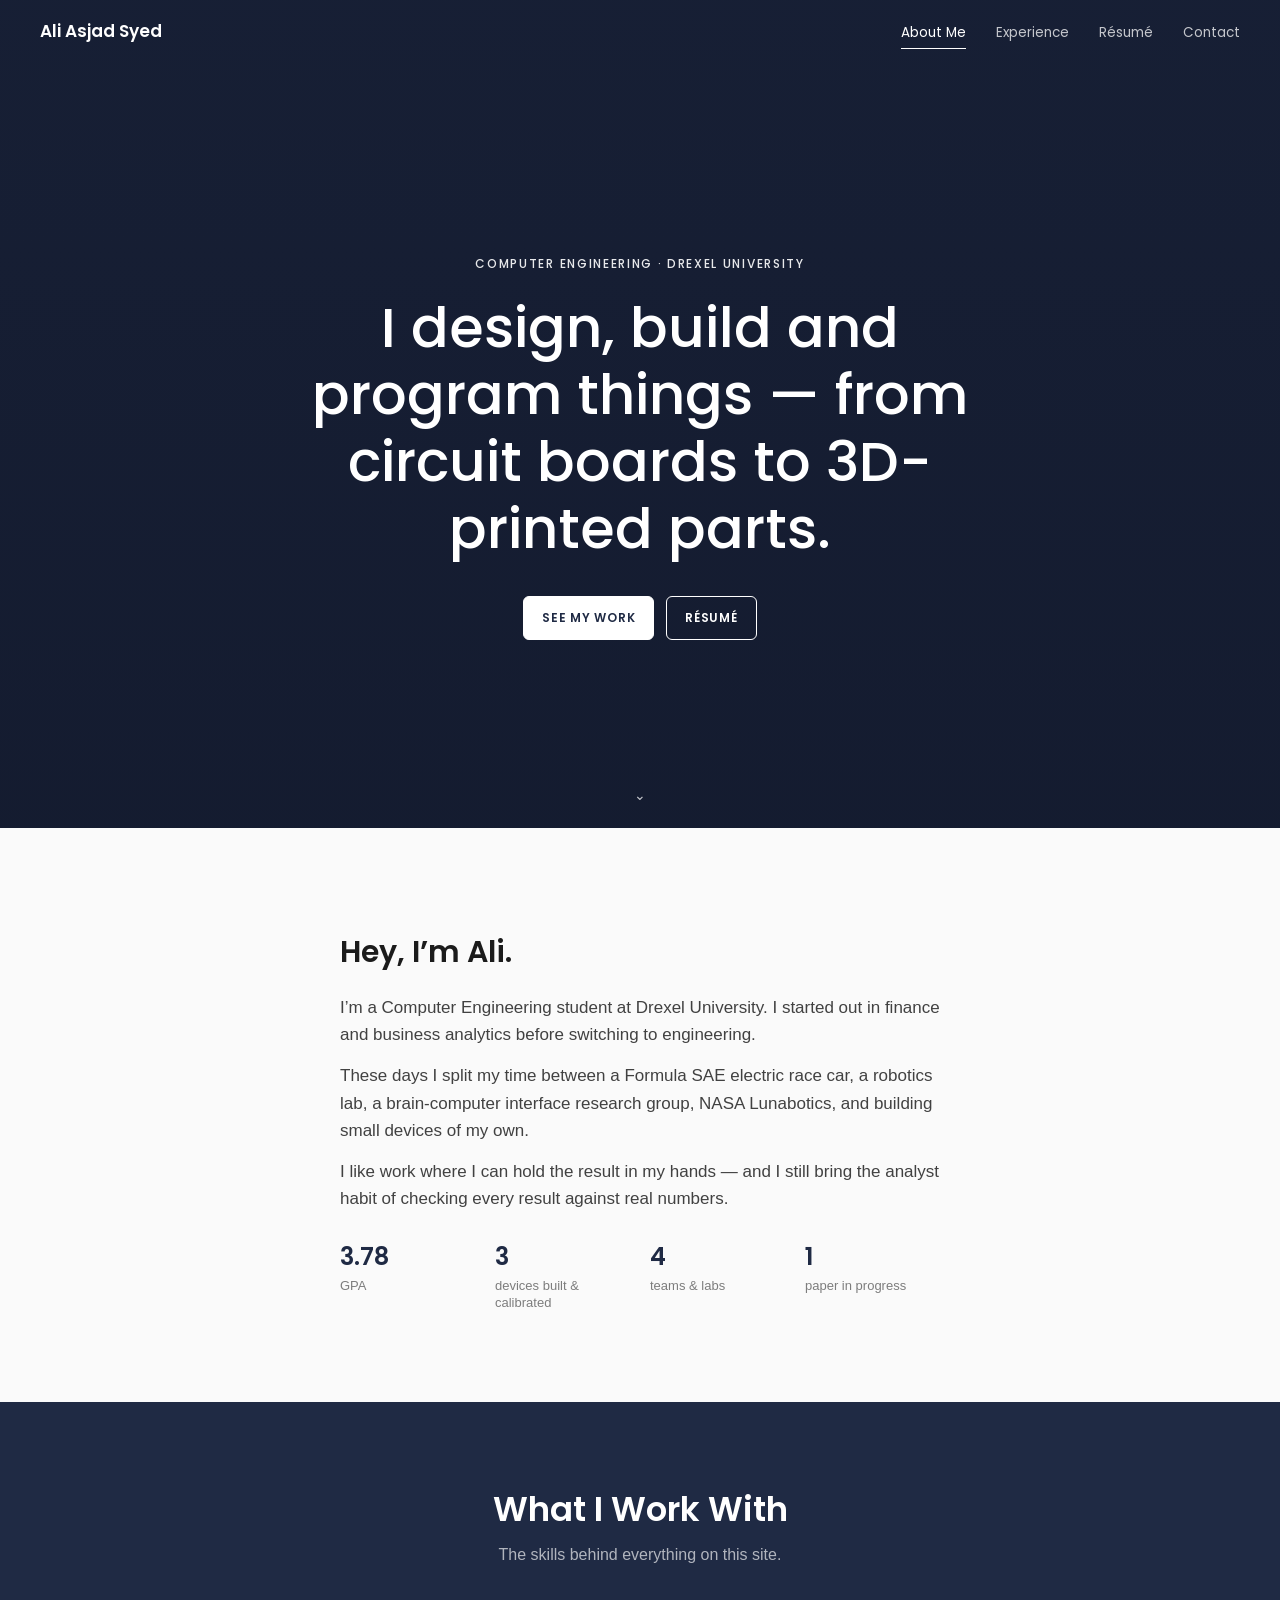
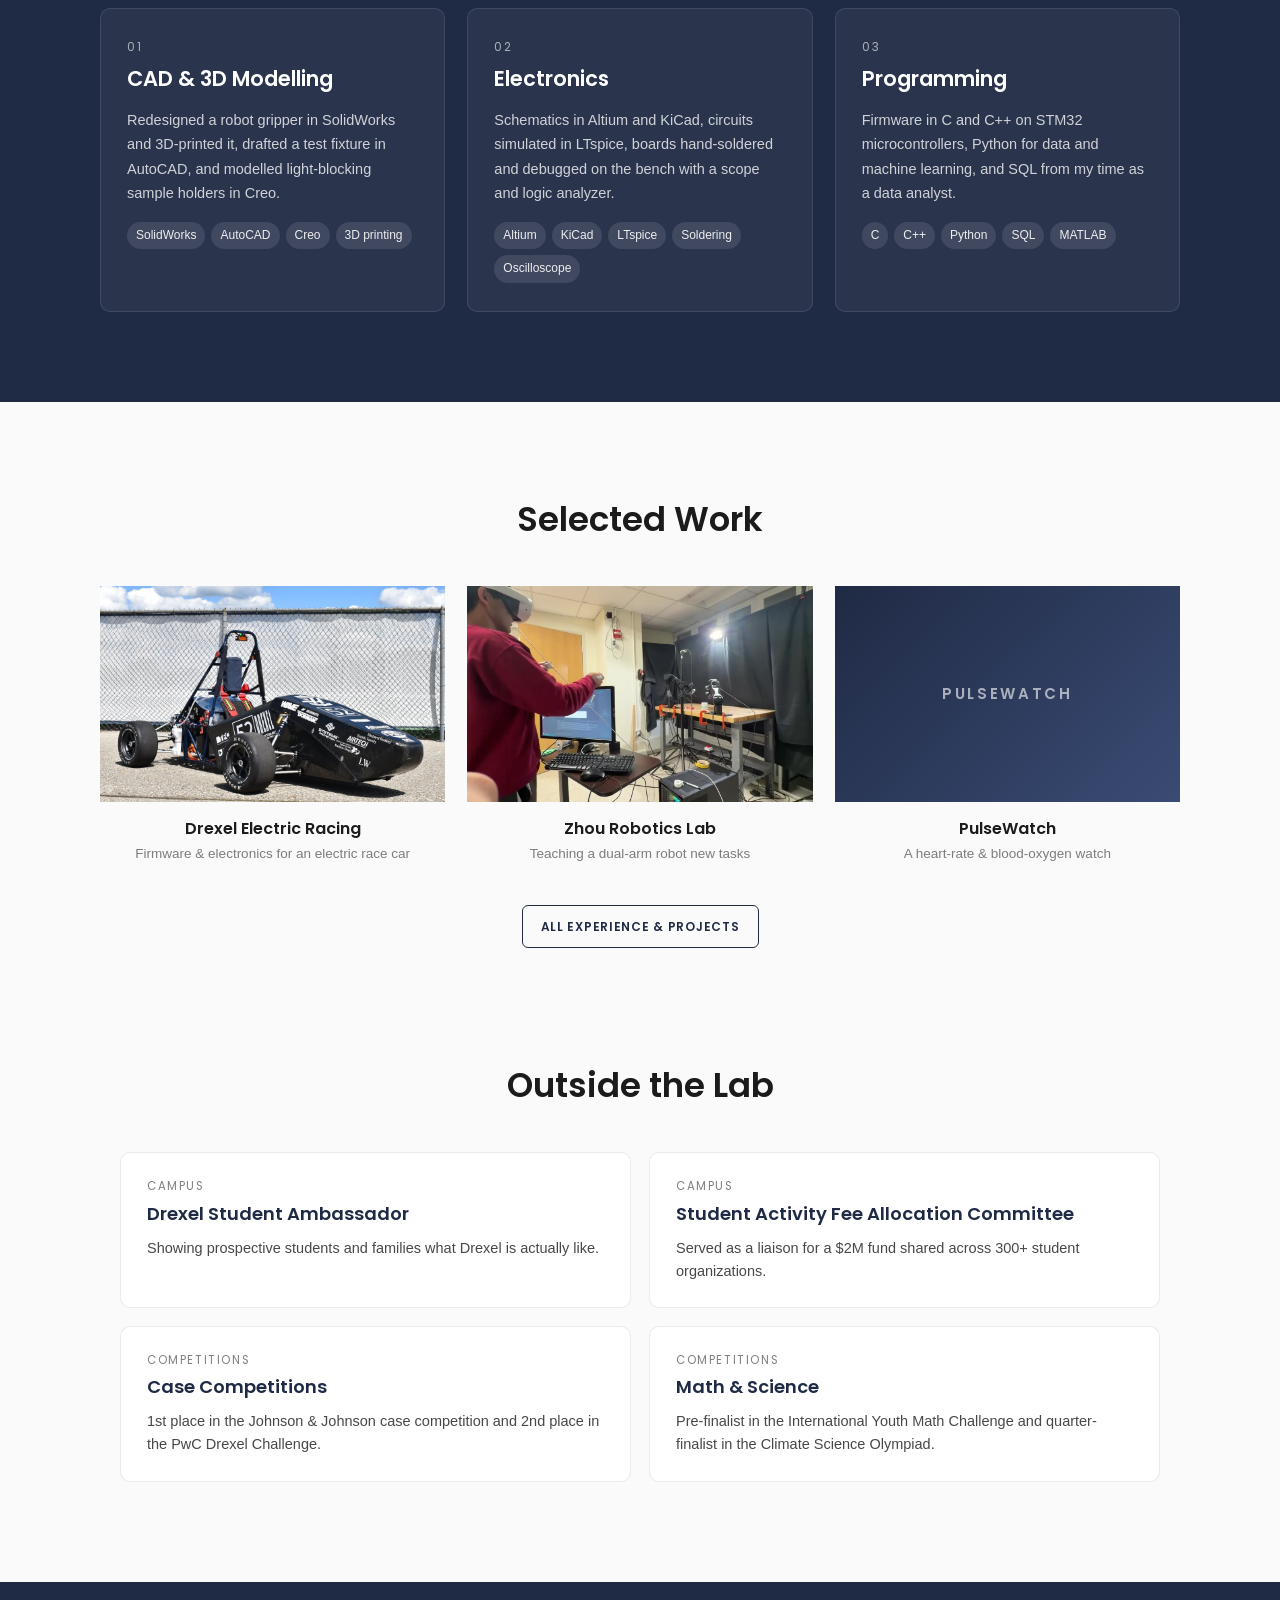
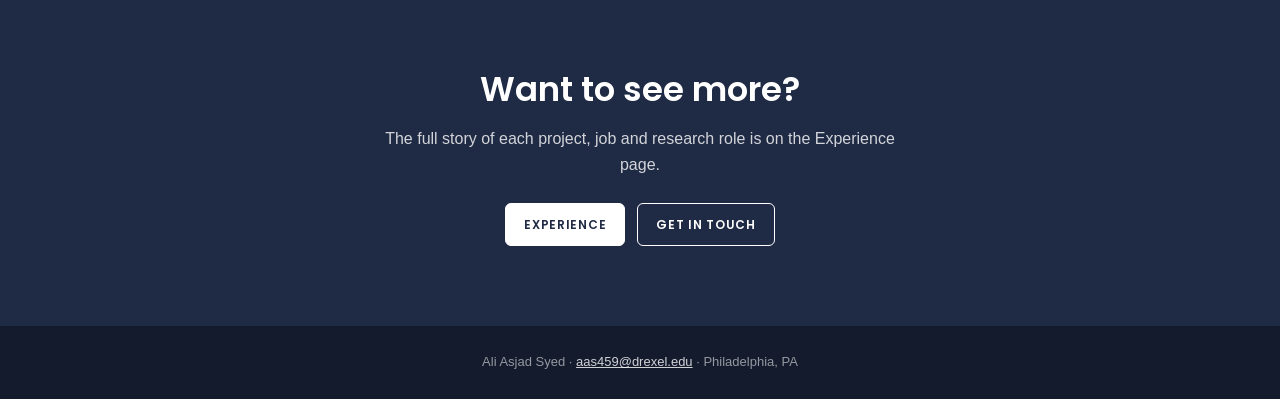
==== commit ab380239: "Restructure into 4 pages (About Me, Experience, Résumé, Contact); add FSAE photo, robotics video, ré" ====
--- a/index.html
+++ b/index.html
@@ -3,570 +3,141 @@
 <head>
 <meta charset="utf-8">
 <meta name="viewport" content="width=device-width, initial-scale=1">
-<title>Ali Asjad Syed — Computer Engineering</title>
-<meta name="description" content="Ali Asjad Syed — Computer Engineering student at Drexel building embedded systems, wearables, lab instruments and robots.">
-<meta property="og:title" content="Ali Asjad Syed — Computer Engineering">
-<meta property="og:description" content="Embedded firmware, robotics and wearables. Drexel ECE, class of 2028.">
+<title>Ali Asjad Syed</title>
+<meta name="description" content="Ali Asjad Syed — Computer Engineering student at Drexel University who designs, builds and programs things.">
+<meta property="og:title" content="Ali Asjad Syed">
+<meta property="og:description" content="Computer Engineering at Drexel. CAD, electronics and programming.">
+<meta property="og:image" content="https://aliasjad1243.github.io/assets/fsae-car.jpg">
 <link rel="preconnect" href="https://fonts.googleapis.com">
 <link rel="preconnect" href="https://fonts.gstatic.com" crossorigin>
 <link href="https://fonts.googleapis.com/css2?family=Poppins:wght@400;500;600;700&display=swap" rel="stylesheet">
 <link rel="icon" href="data:image/svg+xml,<svg xmlns='http://www.w3.org/2000/svg' viewBox='0 0 64 64'><rect width='64' height='64' rx='12' fill='%231f2a44'/><text x='32' y='42' font-family='Arial' font-weight='700' font-size='26' fill='white' text-anchor='middle'>AS</text></svg>">
-<style>
-  /*
-    HOW PHOTOS WORK
-    Every image points at assets/<name>.jpg. Until you add a file, the site falls back gracefully:
-      - hero / section bands / banners  -> solid navy
-      - an entry's main photo           -> the text takes the full width
-      - media thumbnails                -> hidden
-    So the page looks finished with zero photos, and gets better as you add them.
-  */
-  :root{
-    --navy:#1f2a44;
-    --navy-2:#2a3757;
-    --paper:#fafafa;
-    --ink:#1b1b1b;
-    --muted:rgba(0,0,0,.48);
-    --soft:rgba(0,0,0,.08);
-    --col:780px;
-    --head:'Poppins', 'Helvetica Neue', Arial, sans-serif;
-    --body:'Helvetica Neue', Helvetica, Arial, sans-serif;
-  }
-  *{box-sizing:border-box;margin:0;padding:0}
-  html{scroll-behavior:smooth;scroll-padding-top:64px}
-  body{background:var(--paper);color:var(--ink);font-family:var(--body);font-size:16px;line-height:1.6;-webkit-font-smoothing:antialiased}
-  img{display:block;max-width:100%}
-  a{color:inherit}
-
-  /* ---------- nav (Rob) ---------- */
-  nav{position:fixed;top:0;left:0;right:0;z-index:50;height:64px;display:flex;align-items:center;justify-content:space-between;
-    padding:0 clamp(16px,4vw,40px);background:rgba(10,12,18,.0);transition:background .3s, box-shadow .3s}
-  nav.solid{background:rgba(16,20,32,.96);box-shadow:0 1px 0 rgba(255,255,255,.06)}
-  nav .name{font-family:var(--head);font-weight:600;font-size:17px;color:#fff;text-decoration:none;letter-spacing:.01em}
-  nav ul{list-style:none;display:flex;align-items:center;gap:clamp(14px,2.4vw,30px)}
-  nav ul a{font-family:var(--head);font-size:13px;color:rgba(255,255,255,.82);text-decoration:none}
-  nav ul a:hover{color:#fff}
-  .btn-outline{font-family:var(--head);font-weight:600;font-size:12px;letter-spacing:.06em;text-transform:uppercase;color:#fff;
-    border:1.5px solid #fff;border-radius:6px;padding:10px 16px;text-decoration:none;display:inline-block;transition:background .2s,color .2s}
-  .btn-outline:hover{background:#fff;color:var(--navy)}
-  .btn-outline.dark{color:var(--navy);border-color:var(--navy)}
-  .btn-outline.dark:hover{background:var(--navy);color:#fff}
-
-  /* ---------- photo bands (Eric) + hero (Rob) ---------- */
-  .band{position:relative;min-height:62vh;display:grid;place-items:center;text-align:center;color:#fff;overflow:hidden;background:var(--navy)}
-  .band > img{position:absolute;inset:0;width:100%;height:100%;object-fit:cover}
-  .band::after{content:"";position:absolute;inset:0;background:linear-gradient(rgba(16,22,40,.55),rgba(16,22,40,.68))}
-  .band .inner{position:relative;z-index:1;padding:110px 20px 70px;max-width:820px}
-  .band h2{font-family:var(--head);font-weight:700;font-size:clamp(28px,4vw,40px);letter-spacing:.22em;text-transform:uppercase}
-  .band p{margin-top:16px;font-size:16px;color:rgba(255,255,255,.88);max-width:520px;margin-left:auto;margin-right:auto}
-  .band .chev{position:absolute;bottom:22px;left:50%;transform:translateX(-50%);z-index:1;font-family:var(--head);font-size:13px;opacity:.75;text-decoration:none}
-
-  .hero{min-height:100vh}
-  .hero .eyebrow{font-family:var(--head);font-weight:500;font-size:12px;letter-spacing:.14em;text-transform:uppercase;color:rgba(255,255,255,.9)}
-  .hero h1{font-family:var(--head);font-weight:500;font-size:clamp(34px,5.2vw,60px);line-height:1.18;margin:20px 0 34px}
-  .hero .ctas{display:flex;gap:12px;justify-content:center;flex-wrap:wrap}
-  .btn-solid{font-family:var(--head);font-weight:600;font-size:12px;letter-spacing:.06em;text-transform:uppercase;background:#fff;color:var(--navy);
-    border-radius:6px;padding:11px 18px;text-decoration:none;border:1.5px solid #fff}
-  .btn-solid:hover{filter:brightness(.92)}
-
-  /* ---------- intro (Efren) ---------- */
-  .intro{max-width:var(--col);margin:0 auto;padding:110px 20px 90px;display:grid;grid-template-columns:1fr 220px;gap:56px;align-items:center}
-  .intro h2{font-family:var(--head);font-weight:600;font-size:30px;margin-bottom:18px}
-  .intro p{color:rgba(0,0,0,.72);margin-bottom:14px;font-size:17px}
-  .intro p a{text-underline-offset:3px}
-  .headshot{width:220px;aspect-ratio:4/5;object-fit:cover;border-radius:4px;background:#e9e9e9}
-  .intro.no-photo{grid-template-columns:1fr;max-width:620px}
-  .numbers{display:grid;grid-template-columns:repeat(4,minmax(0,1fr));gap:20px;margin-top:26px}
-  @media (max-width:520px){.numbers{grid-template-columns:1fr 1fr}}
-  .numbers div b{display:block;font-family:var(--head);font-weight:600;font-size:24px;color:var(--navy)}
-  .numbers div span{font-size:13px;color:var(--muted)}
-
-  /* ---------- selected projects grid (Rob) ---------- */
-  .selected{background:var(--navy);color:#fff;padding:70px 20px 80px;text-align:center}
-  .selected h2{font-family:var(--head);font-weight:600;font-size:clamp(26px,3vw,34px);margin-bottom:36px}
-  .grid{display:grid;grid-template-columns:repeat(3,minmax(0,1fr));gap:22px;max-width:1080px;margin:0 auto}
-  .tile{text-decoration:none;color:#fff;display:block}
-  .tile .ph{aspect-ratio:16/10;background:var(--navy-2);overflow:hidden;display:grid;place-items:center;position:relative}
-  .tile .ph img{width:100%;height:100%;object-fit:cover;transition:transform .5s}
-  .tile:hover .ph img{transform:scale(1.04)}
-  .tile .ph .fallback{display:none;font-family:var(--head);font-weight:600;font-size:15px;letter-spacing:.18em;text-transform:uppercase;color:rgba(255,255,255,.55)}
-  .tile .ph.missing .fallback{display:block}
-  .tile .ph.missing{background:linear-gradient(135deg,var(--navy-2),#34446a)}
-  .tile h3{font-family:var(--head);font-weight:600;font-size:16px;margin-top:14px}
-  .tile p{font-size:13px;color:rgba(255,255,255,.65);margin-top:2px}
-  .selected .btn-outline{margin-top:40px}
-
-  /* ---------- entries (Efren) ---------- */
-  .entries{max-width:var(--col);margin:0 auto;padding:80px 20px 40px}
-  .entry{padding-bottom:70px;margin-bottom:70px;border-bottom:1px solid var(--soft)}
-  .entry:last-child{border-bottom:0;margin-bottom:0}
-  .banner{position:relative;aspect-ratio:2.4/1;background:linear-gradient(120deg,var(--navy),#3a4b74);overflow:hidden;margin-bottom:22px}
-  .banner.empty{aspect-ratio:5/1}
-  .banner img{position:absolute;inset:0;width:100%;height:100%;object-fit:cover}
-  .banner .word{position:absolute;right:18px;bottom:6px;font-family:var(--head);font-weight:700;color:#fff;
-    font-size:clamp(30px,6.4vw,58px);letter-spacing:.06em;line-height:1;text-shadow:0 2px 18px rgba(0,0,0,.35)}
-  .row{display:grid;grid-template-columns:1fr 1fr;gap:28px;align-items:start}
-  .row .main{aspect-ratio:4/3;object-fit:cover;width:100%;background:#e9e9e9}
-  .row.no-photo{grid-template-columns:1fr}
-  .row.no-photo .text{text-align:left}
-  .text{text-align:right}
-  .text h3{font-family:var(--head);font-weight:400;font-size:21px;line-height:1.35;color:var(--ink)}
-  .text .summary{color:var(--muted);font-size:14.5px;line-height:1.9;margin-top:16px}
-  .text .stats{display:flex;gap:18px;justify-content:flex-end;flex-wrap:wrap;margin-top:16px}
-  .row.no-photo .text .stats{justify-content:flex-start}
-  .text .stats div{min-width:84px}
-  .text .stats b{display:block;font-family:var(--head);font-weight:600;font-size:18px;color:var(--navy)}
-  .text .stats span{display:block;font-size:11.5px;color:var(--muted);line-height:1.35}
-  .text .org{margin-top:18px;font-size:14px;font-weight:700}
-  .text .org a{text-decoration:none}
-  .text .org a:hover{text-decoration:underline}
-  .text .date{font-size:14px;color:var(--muted);margin-top:4px}
-  .text .tools{font-size:12.5px;color:var(--muted);margin-top:10px;letter-spacing:.02em}
-  .text .credit{font-size:12px;color:rgba(0,0,0,.38);margin-top:6px;font-style:italic}
-  details{margin-top:22px}
-  summary{cursor:pointer;font-family:var(--head);font-size:12.5px;letter-spacing:.06em;text-transform:uppercase;color:var(--navy);list-style:none}
-  summary::-webkit-details-marker{display:none}
-  summary::after{content:" +"}
-  details[open] summary::after{content:" −"}
-  details ul{margin:12px 0 0 18px;color:rgba(0,0,0,.7);font-size:14.5px;display:grid;gap:6px}
-  .media{display:grid;grid-template-columns:repeat(3,minmax(0,1fr));gap:12px;margin-top:30px}
-  .media:empty{display:none}
-  .media figure img{aspect-ratio:16/9;object-fit:cover;width:100%;background:#e9e9e9}
-  .media figcaption{font-size:12px;color:var(--muted);margin-top:6px;white-space:nowrap;overflow:hidden;text-overflow:ellipsis}
-
-  /* ---------- what I bring (Rob) ---------- */
-  .bring{max-width:1080px;margin:0 auto;padding:100px 20px;display:grid;grid-template-columns:1fr 1.25fr;gap:60px;align-items:center}
-  .bring h2{font-family:var(--head);font-weight:600;font-size:clamp(26px,3vw,34px);line-height:1.3;color:var(--navy);text-align:center}
-  .bring .left{display:grid;justify-items:center;gap:28px}
-  .bring ul{columns:2;column-gap:36px;font-size:14.5px;color:rgba(0,0,0,.75);padding-left:18px}
-  .bring li{break-inside:avoid;margin-bottom:16px;line-height:1.7}
-
-  /* ---------- toolbox ---------- */
-  .tools-sec{max-width:var(--col);margin:0 auto;padding:0 20px 100px}
-  .tools-sec h2{font-family:var(--head);font-weight:600;font-size:22px;margin-bottom:22px;text-align:center}
-  .tool-grid{display:grid;grid-template-columns:150px 1fr;gap:10px 22px;font-size:15px}
-  .tool-grid dt{font-family:var(--head);font-weight:600;font-size:13px;color:var(--navy);padding-top:2px}
-  .tool-grid dd{color:rgba(0,0,0,.72)}
-
-  /* ---------- contact (Rob) ---------- */
-  .contact{background:var(--navy);color:#fff;text-align:center;padding:90px 20px}
-  .contact h2{font-family:var(--head);font-weight:600;font-size:clamp(26px,3.4vw,38px)}
-  .contact p{color:rgba(255,255,255,.8);margin:12px auto 30px;max-width:520px}
-  .contact .links{display:flex;gap:12px;justify-content:center;flex-wrap:wrap}
-  footer{background:#141b2d;color:rgba(255,255,255,.55);font-size:13px;text-align:center;padding:26px 20px}
-  footer a{color:rgba(255,255,255,.8)}
-
-  /* ---------- dot nav (Eric) ---------- */
-  .dots{position:fixed;right:18px;top:50%;transform:translateY(-50%);z-index:40;display:grid;gap:12px}
-  .dots a{width:9px;height:9px;border-radius:50%;border:1.5px solid rgba(127,127,127,.9);display:block;position:relative;transition:background .2s}
-  .dots a.on{background:rgba(127,127,127,.95)}
-  .dots a span{position:absolute;right:18px;top:50%;transform:translateY(-50%);font-family:var(--head);font-size:11px;white-space:nowrap;
-    background:var(--navy);color:#fff;padding:3px 8px;border-radius:4px;opacity:0;pointer-events:none;transition:opacity .2s}
-  .dots a:hover span{opacity:1}
-
-  /* ---------- responsive ---------- */
-  @media (max-width:820px){
-    nav ul li.opt{display:none}
-    .intro{grid-template-columns:1fr;gap:30px;padding-top:80px}
-    .headshot{width:170px;order:-1}
-    .grid{grid-template-columns:1fr;max-width:460px}
-    .row{grid-template-columns:1fr}
-    .text{text-align:left}
-    .text .stats{justify-content:flex-start}
-    .media{grid-template-columns:1fr 1fr}
-    .bring{grid-template-columns:1fr;gap:36px;padding:70px 20px}
-    .bring ul{columns:1}
-    .tool-grid{grid-template-columns:1fr;gap:2px}
-    .tool-grid dd{margin-bottom:12px}
-    .dots{display:none}
-  }
-</style>
+<link rel="stylesheet" href="style.css">
+<script src="site.js"></script>
 </head>
 <body>
 
-<script>
-  // Image fallbacks — see the note at the top of the stylesheet.
-  function miss(img, mode){
-    if (mode === 'remove') { const f = img.closest('figure') || img; f.remove(); return; }
-    if (mode === 'photo')  { img.closest('.row').classList.add('no-photo'); img.remove(); return; }
-    if (mode === 'head')   { img.closest('.intro').classList.add('no-photo'); img.remove(); return; }
-    if (mode === 'tile')   { img.parentElement.classList.add('missing'); img.remove(); return; }
-    if (img.parentElement.classList.contains('banner')) img.parentElement.classList.add('empty');
-    img.remove(); // band / banner: keep the navy background
-  }
-</script>
-
-<nav id="nav">
-  <a class="name" href="#top">Ali Asjad Syed</a>
+<nav>
+  <a class="name" href="index.html">Ali Asjad Syed</a>
   <ul>
-    <li class="opt"><a href="#projects">Projects</a></li>
-    <li class="opt"><a href="#experience">Experience</a></li>
-    <li class="opt"><a href="#research">Research</a></li>
-    <li class="opt"><a href="assets/Ali_Syed_Resume.pdf" target="_blank" rel="noopener">Résumé</a></li>
-    <li><a class="btn-outline" href="#contact">Get in touch</a></li>
+    <li><a class="active" href="index.html">About Me</a></li>
+    <li><a href="experience.html">Experience</a></li>
+    <li><a href="resume.html">Résumé</a></li>
+    <li><a href="contact.html">Contact</a></li>
   </ul>
 </nav>
 
-<div class="dots" id="dots"></div>
-
 <!-- ================= HERO ================= -->
-<header class="band hero" id="top" data-dot="Top">
+<header class="band hero">
   <img src="assets/hero.jpg" alt="" onerror="miss(this)">
   <div class="inner">
-    <p class="eyebrow">Embedded Systems · Robotics · Wearables</p>
-    <h1>Computer Engineering Student Building Hardware That Senses, Thinks &amp; Moves</h1>
+    <p class="eyebrow">Computer Engineering · Drexel University</p>
+    <h1>I design, build and program things — from circuit boards to 3D-printed parts.</h1>
     <div class="ctas">
-      <a class="btn-solid" href="#projects">See my projects</a>
-      <a class="btn-outline" href="assets/Ali_Syed_Resume.pdf" target="_blank" rel="noopener">Résumé</a>
+      <a class="btn-solid" href="experience.html">See my work</a>
+      <a class="btn-outline" href="resume.html">Résumé</a>
     </div>
   </div>
-  <a class="chev" href="#about">⌄</a>
+  <a class="chev" href="#about" aria-label="Scroll down">⌄</a>
 </header>
 
-<!-- ================= INTRO ================= -->
-<section class="intro" id="about" data-dot="About">
+<!-- ================= ABOUT ================= -->
+<section class="intro" id="about">
   <div>
     <h2>Hey, I’m Ali.</h2>
-    <p>You can usually find me at a lab bench with a scope probe in one hand, or in the robotics lab teleoperating a 14-joint dual-arm robot.</p>
-    <p>I’m a Computer Engineering student at Drexel University, graduating June 2028. I write firmware and build electronics for things that sense, compute, and talk to each other.</p>
-    <p>Before engineering I worked in finance and analytics, so when something doesn’t add up I still reach for the data.</p>
+    <p>I’m a Computer Engineering student at Drexel University. I started out in finance and business analytics before switching to engineering.</p>
+    <p>These days I split my time between a Formula SAE electric race car, a robotics lab, a brain-computer interface research group, NASA Lunabotics, and building small devices of my own.</p>
+    <p>I like work where I can hold the result in my hands — and I still bring the analyst habit of checking every result against real numbers.</p>
     <div class="numbers">
       <div><b>3.78</b><span>GPA</span></div>
-      <div><b>195</b><span>battery channels in firmware I co-wrote</span></div>
-      <div><b>61</b><span>robot demos collected</span></div>
-      <div><b>3</b><span>instruments built &amp; calibrated</span></div>
+      <div><b>3</b><span>devices built &amp; calibrated</span></div>
+      <div><b>4</b><span>teams &amp; labs</span></div>
+      <div><b>1</b><span>paper in progress</span></div>
     </div>
   </div>
   <img class="headshot" src="assets/headshot.jpg" alt="Ali Asjad Syed" onerror="miss(this,'head')">
 </section>
 
-<!-- ================= SELECTED PROJECTS ================= -->
-<section class="selected" data-dot="Selected">
-  <h2>Selected Projects</h2>
-  <div class="grid">
-    <a class="tile" href="#pulsewatch">
-      <div class="ph"><img src="assets/pulsewatch-main.jpg" alt="PulseWatch" onerror="miss(this,'tile')"><span class="fallback">PulseWatch</span></div>
-      <h3>PulseWatch</h3><p>Heart-rate &amp; SpO₂ wearable</p>
-    </a>
-    <a class="tile" href="#pcr">
-      <div class="ph"><img src="assets/pcr-main.jpg" alt="Portable PCR Machine" onerror="miss(this,'tile')"><span class="fallback">PCR Machine</span></div>
-      <h3>Portable PCR Machine</h3><p>USB-powered DNA thermocycler</p>
-    </a>
-    <a class="tile" href="#meter">
-      <div class="ph"><img src="assets/meter-main.jpg" alt="Liquid Concentration Meter" onerror="miss(this,'tile')"><span class="fallback">Colorimeter</span></div>
-      <h3>Liquid Concentration Meter</h3><p>Light-based colorimeter</p>
-    </a>
-  </div>
-  <a class="btn-outline" href="#projects">Projects &amp; more</a>
-</section>
-
-<!-- ================= PROJECTS ================= -->
-<section class="band" id="projects" data-dot="Projects">
-  <img src="assets/band-projects.jpg" alt="" onerror="miss(this)">
-  <div class="inner">
-    <h2>Maker</h2>
-    <p>Small instruments and wearables I’ve brought up, reprogrammed, and calibrated against real references.</p>
+<!-- ================= WHAT I WORK WITH ================= -->
+<section class="skills">
+  <div class="sec-title"><h2>What I Work With</h2><p>The skills behind everything on this site.</p></div>
+  <div class="skill-grid">
+    <div class="skill">
+      <div class="ic">01</div>
+      <h3>CAD &amp; 3D Modelling</h3>
+      <p>Redesigned a robot gripper in SolidWorks and 3D-printed it, drafted a test fixture in AutoCAD, and modelled light-blocking sample holders in Creo.</p>
+      <div class="tools"><span>SolidWorks</span><span>AutoCAD</span><span>Creo</span><span>3D printing</span></div>
+    </div>
+    <div class="skill">
+      <div class="ic">02</div>
+      <h3>Electronics</h3>
+      <p>Schematics in Altium and KiCad, circuits simulated in LTspice, boards hand-soldered and debugged on the bench with a scope and logic analyzer.</p>
+      <div class="tools"><span>Altium</span><span>KiCad</span><span>LTspice</span><span>Soldering</span><span>Oscilloscope</span></div>
+    </div>
+    <div class="skill">
+      <div class="ic">03</div>
+      <h3>Programming</h3>
+      <p>Firmware in C and C++ on STM32 microcontrollers, Python for data and machine learning, and SQL from my time as a data analyst.</p>
+      <div class="tools"><span>C</span><span>C++</span><span>Python</span><span>SQL</span><span>MATLAB</span></div>
+    </div>
   </div>
 </section>
 
-<div class="entries">
+<!-- ================= SELECTED WORK ================= -->
+<section class="selected">
+  <div class="sec-title"><h2>Selected Work</h2></div>
+  <div class="grid">
+    <a class="tile" href="experience.html#der">
+      <div class="ph"><img src="assets/fsae-car.jpg" alt="Drexel Electric Racing car" onerror="miss(this,'tile')"><span class="fallback">FSAE</span></div>
+      <h3>Drexel Electric Racing</h3><p>Firmware &amp; electronics for an electric race car</p>
+    </a>
+    <a class="tile" href="experience.html#zhou">
+      <div class="ph"><img src="assets/zhou-poster.jpg" alt="Robotics lab teleoperation setup" onerror="miss(this,'tile')"><span class="fallback">Robotics</span></div>
+      <h3>Zhou Robotics Lab</h3><p>Teaching a dual-arm robot new tasks</p>
+    </a>
+    <a class="tile" href="experience.html#pulsewatch">
+      <div class="ph"><img src="assets/pulsewatch-main.jpg" alt="PulseWatch" onerror="miss(this,'tile')"><span class="fallback">PulseWatch</span></div>
+      <h3>PulseWatch</h3><p>A heart-rate &amp; blood-oxygen watch</p>
+    </a>
+  </div>
+  <a class="btn-outline dark" href="experience.html">All experience &amp; projects</a>
+</section>
 
-  <article class="entry" id="pulsewatch">
-    <div class="banner"><img src="assets/pulsewatch-banner.jpg" alt="" onerror="miss(this)"><span class="word">PulseWatch</span></div>
-    <div class="row">
-      <img class="main" src="assets/pulsewatch-main.jpg" alt="PulseWatch wearable" onerror="miss(this,'photo')">
-      <div class="text">
-        <h3>Heart Rate &amp; Blood Oxygen<br>Wearable</h3>
-        <p class="summary">An STM32 watch with a MAX30102 optical sensor, OLED display, Li-Po charger and Bluetooth, streaming pulse data to a laptop.</p>
-        <div class="stats">
-          <div><b>100 Hz</b><span>sampling over I²C</span></div>
-          <div><b>≤ 2 bpm</b><span>vs. store-bought monitor</span></div>
-          <div><b>≤ 2 pts</b><span>SpO₂ vs. same monitor</span></div>
-        </div>
-        <p class="tools">STM32 · C · I²C · Bluetooth · Python · MATLAB</p>
-        <p class="date">June 2026 – August 2026</p>
-        <p class="credit">Built on the open-source open-watch project</p>
-      </div>
+<!-- ================= OUTSIDE THE LAB ================= -->
+<section class="outside">
+  <div class="sec-title"><h2>Outside the Lab</h2></div>
+  <div class="cards">
+    <div class="card">
+      <div class="k">Campus</div>
+      <h3>Drexel Student Ambassador</h3>
+      <p>Showing prospective students and families what Drexel is actually like.</p>
     </div>
-    <details>
-      <summary>What I did</summary>
-      <ul>
-        <li>Brought up the board: optical sensor, OLED display, Li-Po charger and Bluetooth module.</li>
-        <li>Updated the stock C firmware (STM32 HAL) to sample PPG at 100 Hz over I²C and stream it via Bluetooth.</li>
-        <li>Implemented heart-rate and SpO₂ algorithms in Python/MATLAB, within 2 bpm and 2 points of a store-bought monitor.</li>
-      </ul>
-    </details>
-    <div class="media">
-      <figure><img src="assets/pulsewatch-1.jpg" alt="" onerror="miss(this,'remove')"><figcaption>Board bring-up on the bench</figcaption></figure>
-      <figure><img src="assets/pulsewatch-2.jpg" alt="" onerror="miss(this,'remove')"><figcaption>Live PPG signal over Bluetooth</figcaption></figure>
-      <figure><img src="assets/pulsewatch-3.jpg" alt="" onerror="miss(this,'remove')"><figcaption>Checking against a commercial oximeter</figcaption></figure>
+    <div class="card">
+      <div class="k">Campus</div>
+      <h3>Student Activity Fee Allocation Committee</h3>
+      <p>Served as a liaison for a $2M fund shared across 300+ student organizations.</p>
     </div>
-  </article>
-
-  <article class="entry" id="pcr">
-    <div class="banner"><img src="assets/pcr-banner.jpg" alt="" onerror="miss(this)"><span class="word">PCR</span></div>
-    <div class="row">
-      <img class="main" src="assets/pcr-main.jpg" alt="Portable PCR machine" onerror="miss(this,'photo')">
-      <div class="text">
-        <h3>Portable PCR Machine<br>DNA Thermocycler</h3>
-        <p class="summary">A USB-powered PCR machine that cycles a heater block through the three DNA-amplification temperatures under PID control.</p>
-        <div class="stats">
-          <div><b>95 · 60 · 72 °C</b><span>cycle setpoints</span></div>
-          <div><b>± 1 °C</b><span>hold accuracy</span></div>
-        </div>
-        <p class="tools">C++ · PID Control · KiCad · LTspice · Git</p>
-        <p class="date">April 2026 – May 2026</p>
-        <p class="credit">Built on the open-source PocketPCR project</p>
-      </div>
+    <div class="card">
+      <div class="k">Competitions</div>
+      <h3>Case Competitions</h3>
+      <p>1st place in the Johnson &amp; Johnson case competition and 2nd place in the PwC Drexel Challenge.</p>
     </div>
-    <details>
-      <summary>What I did</summary>
-      <ul>
-        <li>Modified the KiCad schematic and simulated the MOSFET heater driver in LTspice.</li>
-        <li>Refactored the Arduino firmware into object-oriented C++ PID and sensor classes with unit tests and Git.</li>
-        <li>Tuned the PID heater and PWM fan control to hold 95, 60 and 72 °C within 1 °C, checked with a reference thermocouple.</li>
-      </ul>
-    </details>
-    <div class="media">
-      <figure><img src="assets/pcr-1.jpg" alt="" onerror="miss(this,'remove')"><figcaption>Heater block and fan</figcaption></figure>
-      <figure><img src="assets/pcr-2.jpg" alt="" onerror="miss(this,'remove')"><figcaption>LTspice heater-driver simulation</figcaption></figure>
-      <figure><img src="assets/pcr-3.jpg" alt="" onerror="miss(this,'remove')"><figcaption>Temperature trace across cycles</figcaption></figure>
+    <div class="card">
+      <div class="k">Competitions</div>
+      <h3>Math &amp; Science</h3>
+      <p>Pre-finalist in the International Youth Math Challenge and quarter-finalist in the Climate Science Olympiad.</p>
     </div>
-  </article>
-
-  <article class="entry" id="meter">
-    <div class="banner"><img src="assets/meter-banner.jpg" alt="" onerror="miss(this)"><span class="word">Colorimeter</span></div>
-    <div class="row">
-      <img class="main" src="assets/meter-main.jpg" alt="Liquid concentration meter" onerror="miss(this,'photo')">
-      <div class="text">
-        <h3>Liquid Concentration Meter<br>Light-Based Colorimeter</h3>
-        <p class="summary">Shines LED light through a sample and reads it with a TSL2591 sensor to work out how concentrated the liquid is.</p>
-        <div class="stats">
-          <div><b>6</b><span>dye standards</span></div>
-          <div><b>≤ 2 %</b><span>repeatability, 10 trials</span></div>
-        </div>
-        <p class="tools">CircuitPython · I²C · KiCad · Python · Soldering</p>
-        <p class="date">December 2025 – February 2026</p>
-        <p class="credit">Built on the open-source open_colorimeter project</p>
-      </div>
-    </div>
-    <details>
-      <summary>What I did</summary>
-      <ul>
-        <li>Hand-soldered the KiCad LED board and wired the TSL2591 light sensor over I²C.</li>
-        <li>Customized the CircuitPython firmware to stream readings to a laptop over USB serial for live logging.</li>
-        <li>Built Python calibration curves from 6 known dye concentrations, repeatable to within 2% over 10 trials.</li>
-      </ul>
-    </details>
-    <div class="media">
-      <figure><img src="assets/meter-1.jpg" alt="" onerror="miss(this,'remove')"><figcaption>Hand-soldered LED board</figcaption></figure>
-      <figure><img src="assets/meter-2.jpg" alt="" onerror="miss(this,'remove')"><figcaption>Dye standards</figcaption></figure>
-      <figure><img src="assets/meter-3.jpg" alt="" onerror="miss(this,'remove')"><figcaption>Calibration curve</figcaption></figure>
-    </div>
-  </article>
-
-</div>
-
-<!-- ================= EXPERIENCE ================= -->
-<section class="band" id="experience" data-dot="Experience">
-  <img src="assets/band-experience.jpg" alt="" onerror="miss(this)">
-  <div class="inner">
-    <h2>Engineer</h2>
-    <p>Firmware on a race car, robots in a research lab, and data at a bank.</p>
   </div>
 </section>
 
-<div class="entries">
-
-  <article class="entry">
-    <div class="banner"><img src="assets/der-banner.jpg" alt="" onerror="miss(this)"><span class="word">DER</span></div>
-    <div class="row">
-      <img class="main" src="assets/der-main.jpg" alt="Drexel Electric Racing" onerror="miss(this,'photo')">
-      <div class="text">
-        <h3>Embedded Firmware &amp; Low Voltage<br>Electrical Team</h3>
-        <p class="summary">STM32 firmware and low-voltage electronics for a Formula SAE electric race car.</p>
-        <div class="stats">
-          <div><b>195</b><span>channels read over SPI</span></div>
-          <div><b>32</b><span>analog inputs on DAQ board</span></div>
-        </div>
-        <p class="org">Drexel Electric Racing</p>
-        <p class="date">August 2026 – Present</p>
-      </div>
-    </div>
-    <details>
-      <summary>What I do</summary>
-      <ul>
-        <li>Co-developed STM32 firmware (FreeRTOS) with CRC-checked SPI drivers reading 195 channels from daisy-chained ICs.</li>
-        <li>Debug board-level SPI and CAN bus faults on the bench with an oscilloscope, logic analyzer and multimeter.</li>
-        <li>Helped design the Altium schematic of a Teensy 4.1 DAQ board with 32 analog inputs over I²C and a CAN transceiver.</li>
-      </ul>
-    </details>
-    <div class="media">
-      <figure><img src="assets/der-1.jpg" alt="" onerror="miss(this,'remove')"><figcaption>The car</figcaption></figure>
-      <figure><img src="assets/der-2.jpg" alt="" onerror="miss(this,'remove')"><figcaption>Bench debugging</figcaption></figure>
-      <figure><img src="assets/der-3.jpg" alt="" onerror="miss(this,'remove')"><figcaption>DAQ board schematic</figcaption></figure>
-    </div>
-  </article>
-
-  <article class="entry">
-    <div class="banner"><img src="assets/zhou-banner.jpg" alt="" onerror="miss(this)"><span class="word">Robotics</span></div>
-    <div class="row">
-      <img class="main" src="assets/zhou-main.jpg" alt="Zhou Robotics Lab" onerror="miss(this,'photo')">
-      <div class="text">
-        <h3>Vision-Language-Action Models<br>in Robotics</h3>
-        <p class="summary">Training a 14-DoF dual-arm robot to manipulate objects from camera views and language instructions.</p>
-        <div class="stats">
-          <div><b>29,804</b><span>training frames</span></div>
-          <div><b>61</b><span>teleoperated demos</span></div>
-          <div><b>30 FPS</b><span>on 3 cameras</span></div>
-        </div>
-        <p class="org">Zhou Robotics Lab</p>
-        <p class="date">July 2026 – Present</p>
-      </div>
-    </div>
-    <details>
-      <summary>What I do</summary>
-      <ul>
-        <li>Applied OpenCV contour detection on 3 camera streams at 30 FPS to locate a marker pen and its lid.</li>
-        <li>Contributed to fine-tuning a VLA model on 29,804 frames from 3 camera views using JAX/PyTorch on the lab’s GPUs.</li>
-        <li>Collected 61 teleoperated demonstrations through ROS on Linux and tested closed-loop control of all 14 joints over CAN.</li>
-      </ul>
-    </details>
-    <div class="media">
-      <figure><img src="assets/zhou-1.jpg" alt="" onerror="miss(this,'remove')"><figcaption>Dual-arm robot</figcaption></figure>
-      <figure><img src="assets/zhou-2.jpg" alt="" onerror="miss(this,'remove')"><figcaption>OpenCV detection</figcaption></figure>
-      <figure><img src="assets/zhou-3.jpg" alt="" onerror="miss(this,'remove')"><figcaption>Teleoperation</figcaption></figure>
-    </div>
-  </article>
-
-  <article class="entry">
-    <div class="banner"><img src="assets/barclays-banner.jpg" alt="" onerror="miss(this)"><span class="word">Barclays</span></div>
-    <div class="row">
-      <img class="main" src="assets/barclays-main.jpg" alt="" onerror="miss(this,'photo')">
-      <div class="text">
-        <h3>FP&amp;A Data Analyst<br>Co-op</h3>
-        <p class="summary">Consolidated a decade of loan data into dashboards and automated recurring reporting.</p>
-        <div class="stats">
-          <div><b>12 yrs</b><span>of loan records</span></div>
-          <div><b>5 hrs/wk</b><span>reporting time saved</span></div>
-        </div>
-        <p class="org">Barclays US Consumer Bank · Marlette Funding</p>
-        <p class="date">March 2026 – September 2026</p>
-      </div>
-    </div>
-    <details>
-      <summary>What I did</summary>
-      <ul>
-        <li>Wrote SQL queries in Snowflake to consolidate 12 years of loan records for Power BI dashboards on 4 monthly KPIs.</li>
-        <li>Automated recurring Snowflake data pulls with Power Query and Python, saving 5 hours of reporting per week.</li>
-      </ul>
-    </details>
-  </article>
-
-</div>
-
-<!-- ================= RESEARCH ================= -->
-<section class="band" id="research" data-dot="Research">
-  <img src="assets/band-research.jpg" alt="" onerror="miss(this)">
-  <div class="inner">
-    <h2>Researcher</h2>
-    <p>Teaching robots with reinforcement learning, and decoding commands from brain signals.</p>
-  </div>
-</section>
-
-<div class="entries">
-
-  <article class="entry">
-    <div class="banner"><img src="assets/vla-banner.jpg" alt="" onerror="miss(this)"><span class="word">ICLR 2027</span></div>
-    <div class="row">
-      <img class="main" src="assets/vla-main.jpg" alt="" onerror="miss(this,'photo')">
-      <div class="text">
-        <h3>Improving RL Post-Training for VLA Models Through Sequence-Level Policy Optimization</h3>
-        <p class="summary">Adapting Group Sequence Policy Optimization (GSPO) to robot action sequences in the RLinf framework, and benchmarking it against the GRPO baseline for task success and training stability.</p>
-        <p class="org">Second Author · ICLR 2027 Workshop Paper</p>
-        <p class="date">Manuscript in preparation · July 2026 – Present</p>
-      </div>
-    </div>
-  </article>
-
-  <article class="entry">
-    <div class="banner"><img src="assets/bci-banner.jpg" alt="" onerror="miss(this)"><span class="word">BCI</span></div>
-    <div class="row">
-      <img class="main" src="assets/bci-main.jpg" alt="" onerror="miss(this,'photo')">
-      <div class="text">
-        <h3>Brain-Computer Interfaces<br>Undergraduate Researcher</h3>
-        <p class="summary">Setting up wearable fNIRS and EEG sensors for human-subject studies, then filtering and classifying the signals with Python ML libraries to decode a user’s commands.</p>
-        <p class="org">CONQUER Collaborative · Drexel School of Biomedical Engineering</p>
-        <p class="date">October 2026 – Present</p>
-      </div>
-    </div>
-  </article>
-
-</div>
-
-<!-- ================= WHAT I BRING ================= -->
-<section class="bring" data-dot="What I bring">
-  <div class="left">
-    <h2>I build it, debug it, and don’t call it done until the numbers check out.</h2>
-    <a class="btn-outline dark" href="#contact">Get in touch</a>
-  </div>
-  <ul>
-    <li>Comfortable on the bench: I chase SPI and CAN faults with an oscilloscope, logic analyzer and multimeter.</li>
-    <li>Firmware from the bus up — STM32 HAL drivers, FreeRTOS tasks and CRC-checked data links.</li>
-    <li>I verify against references: a commercial oximeter, a reference thermocouple, known dye standards.</li>
-    <li>Hardware design in Altium and KiCad, with circuits simulated in LTspice before they’re built.</li>
-    <li>Robotics research experience with ROS, OpenCV and training models on real robot data.</li>
-    <li>A finance and analytics background, so I’m at home with SQL, dashboards and explaining results.</li>
-  </ul>
-</section>
-
-<section class="tools-sec">
-  <h2>Toolbox</h2>
-  <dl class="tool-grid">
-    <dt>Languages</dt><dd>C, C++, Python, SQL, MATLAB</dd>
-    <dt>Embedded</dt><dd>STM32, FreeRTOS, CAN, SPI, I²C, Bluetooth</dd>
-    <dt>Hardware</dt><dd>Altium, KiCad, LTspice, SolidWorks, soldering</dd>
-    <dt>Bench</dt><dd>Oscilloscope, logic analyzer, multimeter</dd>
-    <dt>Robotics &amp; ML</dt><dd>ROS, Linux, OpenCV, PyTorch, JAX</dd>
-    <dt>Data</dt><dd>Snowflake, Power BI, Excel, Git</dd>
-  </dl>
-</section>
-
-<!-- ================= CONTACT ================= -->
-<section class="contact" id="contact" data-dot="Contact">
-  <h2>Let’s build something.</h2>
-  <p>I’m looking for Spring/Summer 2027 co-ops in embedded systems, robotics and hardware.</p>
-  <div class="links">
-    <a class="btn-solid" href="mailto:aas459@drexel.edu">Email me</a>
-    <a class="btn-outline" href="https://www.linkedin.com/in/syed-ali-43910a350/" target="_blank" rel="noopener">LinkedIn</a>
-    <a class="btn-outline" href="https://github.com/aliasjad1243" target="_blank" rel="noopener">GitHub</a>
-    <a class="btn-outline" href="assets/Ali_Syed_Resume.pdf" target="_blank" rel="noopener">Résumé</a>
+<section class="closing">
+  <h2>Want to see more?</h2>
+  <p>The full story of each project, job and research role is on the Experience page.</p>
+  <div class="ctas">
+    <a class="btn-solid" href="experience.html">Experience</a>
+    <a class="btn-outline" href="contact.html">Get in touch</a>
   </div>
 </section>
 <footer>Ali Asjad Syed · <a href="mailto:aas459@drexel.edu">aas459@drexel.edu</a> · Philadelphia, PA</footer>
-
-<script>
-  // nav turns solid after the hero
-  const nav = document.getElementById('nav');
-  const onScroll = () => nav.classList.toggle('solid', scrollY > innerHeight * 0.6);
-  addEventListener('scroll', onScroll, {passive:true}); onScroll();
-
-  // dot nav
-  const dots = document.getElementById('dots');
-  const secs = [...document.querySelectorAll('[data-dot]')];
-  secs.forEach(s => {
-    if (!s.id) s.id = 'sec-' + s.dataset.dot.toLowerCase().replace(/\W+/g,'-');
-    const a = document.createElement('a'); a.href = '#' + s.id;
-    a.innerHTML = `<span>${s.dataset.dot}</span>`; a.setAttribute('aria-label', s.dataset.dot);
-    dots.appendChild(a);
-  });
-  const links = [...dots.children];
-  // the active dot is the last section whose top has passed the middle of the screen
-  const mark = () => {
-    let k = 0;
-    secs.forEach((s,i) => { if (s.getBoundingClientRect().top < innerHeight * 0.5) k = i; });
-    links.forEach((l,i) => l.classList.toggle('on', i === k));
-  };
-  addEventListener('scroll', mark, {passive:true}); mark();
-</script>
 </body>
 </html>
--- a/style.css
+++ b/style.css
@@ -0,0 +1,210 @@
+/*
+  Ali Asjad Syed — portfolio styles (shared by every page)
+
+  PHOTOS: images point at assets/<name>.jpg. If a file is missing the page
+  falls back gracefully (navy banner, text-only row, hidden thumbnail), so you
+  can add photos one at a time.
+*/
+:root{
+  --navy:#1f2a44;
+  --navy-2:#2a3757;
+  --paper:#fafafa;
+  --ink:#1b1b1b;
+  --muted:rgba(0,0,0,.5);
+  --soft:rgba(0,0,0,.08);
+  --col:800px;
+  --head:'Poppins','Helvetica Neue',Arial,sans-serif;
+  --body:'Helvetica Neue',Helvetica,Arial,sans-serif;
+}
+*{box-sizing:border-box;margin:0;padding:0}
+html{scroll-behavior:smooth;scroll-padding-top:76px}
+body{background:var(--paper);color:var(--ink);font-family:var(--body);font-size:16px;line-height:1.6;-webkit-font-smoothing:antialiased}
+img,video{display:block;max-width:100%}
+a{color:inherit}
+
+/* ---------- nav ---------- */
+nav{position:fixed;top:0;left:0;right:0;z-index:50;height:64px;display:flex;align-items:center;justify-content:space-between;
+  padding:0 clamp(16px,4vw,40px);transition:background .3s,box-shadow .3s}
+nav.solid{background:rgba(16,20,32,.97);box-shadow:0 1px 0 rgba(255,255,255,.06)}
+nav .name{font-family:var(--head);font-weight:600;font-size:17px;color:#fff;text-decoration:none}
+nav ul{list-style:none;display:flex;align-items:center;gap:clamp(12px,2.4vw,30px)}
+nav ul a{font-family:var(--head);font-size:13.5px;color:rgba(255,255,255,.75);text-decoration:none;padding:6px 0;border-bottom:1.5px solid transparent}
+nav ul a:hover{color:#fff}
+nav ul a.active{color:#fff;border-bottom-color:#fff}
+
+/* ---------- buttons ---------- */
+.btn-outline,.btn-solid{font-family:var(--head);font-weight:600;font-size:12px;letter-spacing:.06em;text-transform:uppercase;
+  border-radius:6px;padding:11px 18px;text-decoration:none;display:inline-block;transition:background .2s,color .2s,filter .2s}
+.btn-outline{color:#fff;border:1.5px solid #fff}
+.btn-outline:hover{background:#fff;color:var(--navy)}
+.btn-outline.dark{color:var(--navy);border-color:var(--navy)}
+.btn-outline.dark:hover{background:var(--navy);color:#fff}
+.btn-solid{background:#fff;color:var(--navy);border:1.5px solid #fff}
+.btn-solid:hover{filter:brightness(.92)}
+.btn-solid.dark{background:var(--navy);color:#fff;border-color:var(--navy)}
+
+/* ---------- photo bands / hero ---------- */
+.band{position:relative;min-height:46vh;display:grid;place-items:center;text-align:center;color:#fff;overflow:hidden;background:var(--navy)}
+.band > img{position:absolute;inset:0;width:100%;height:100%;object-fit:cover}
+.band::after{content:"";position:absolute;inset:0;background:linear-gradient(rgba(16,22,40,.55),rgba(16,22,40,.72))}
+.band .inner{position:relative;z-index:1;padding:120px 20px 70px;max-width:820px}
+.band h1.caps,.band h2{font-family:var(--head);font-weight:700;font-size:clamp(28px,4vw,40px);letter-spacing:.22em;text-transform:uppercase}
+.band p{margin-top:16px;font-size:16px;color:rgba(255,255,255,.88);max-width:540px;margin-left:auto;margin-right:auto}
+.hero{min-height:92vh}
+.hero .eyebrow{font-family:var(--head);font-weight:500;font-size:12px;letter-spacing:.14em;text-transform:uppercase;color:rgba(255,255,255,.9)}
+.hero h1{font-family:var(--head);font-weight:500;font-size:clamp(32px,5vw,56px);line-height:1.2;margin:20px 0 34px}
+.hero .ctas{display:flex;gap:12px;justify-content:center;flex-wrap:wrap}
+.chev{position:absolute;bottom:22px;left:50%;transform:translateX(-50%);z-index:1;font-family:var(--head);font-size:14px;opacity:.75;text-decoration:none;color:#fff}
+
+/* ---------- intro (about) ---------- */
+.intro{max-width:var(--col);margin:0 auto;padding:100px 20px 90px;display:grid;grid-template-columns:1fr 230px;gap:56px;align-items:center}
+.intro h2{font-family:var(--head);font-weight:600;font-size:30px;margin-bottom:18px}
+.intro p{color:rgba(0,0,0,.74);margin-bottom:14px;font-size:17px}
+.headshot{width:230px;aspect-ratio:4/5;object-fit:cover;border-radius:4px;background:#e9e9e9}
+.intro.no-photo{grid-template-columns:1fr;max-width:640px}
+.numbers{display:grid;grid-template-columns:repeat(4,minmax(0,1fr));gap:20px;margin-top:26px}
+.numbers b{display:block;font-family:var(--head);font-weight:600;font-size:24px;color:var(--navy)}
+.numbers span{font-size:13px;color:var(--muted);line-height:1.35;display:block}
+
+/* ---------- section titles ---------- */
+.sec-title{text-align:center;margin-bottom:40px}
+.sec-title h2{font-family:var(--head);font-weight:600;font-size:clamp(26px,3vw,34px)}
+.sec-title p{color:var(--muted);margin-top:6px}
+
+/* ---------- skills (three columns) ---------- */
+.skills{background:var(--navy);color:#fff;padding:80px 20px 90px}
+.skills .sec-title p{color:rgba(255,255,255,.65)}
+.skill-grid{display:grid;grid-template-columns:repeat(3,minmax(0,1fr));gap:22px;max-width:1080px;margin:0 auto}
+.skill{background:rgba(255,255,255,.05);border:1px solid rgba(255,255,255,.1);border-radius:10px;padding:28px 26px}
+.skill .ic{font-family:var(--head);font-size:12px;letter-spacing:.16em;text-transform:uppercase;color:rgba(255,255,255,.6)}
+.skill h3{font-family:var(--head);font-weight:600;font-size:21px;margin:6px 0 12px}
+.skill p{font-size:14.5px;color:rgba(255,255,255,.78);line-height:1.7}
+.skill .tools{margin-top:16px;display:flex;flex-wrap:wrap;gap:6px}
+.skill .tools span{font-size:12px;padding:4px 9px;border-radius:999px;background:rgba(255,255,255,.1);color:rgba(255,255,255,.9)}
+
+/* ---------- selected work grid ---------- */
+.selected{padding:90px 20px;text-align:center}
+.grid{display:grid;grid-template-columns:repeat(3,minmax(0,1fr));gap:22px;max-width:1080px;margin:0 auto}
+.tile{text-decoration:none;color:var(--ink);display:block}
+.tile .ph{aspect-ratio:16/10;background:linear-gradient(135deg,var(--navy),#3a4b74);overflow:hidden;display:grid;place-items:center}
+.tile .ph img{width:100%;height:100%;object-fit:cover;transition:transform .5s}
+.tile:hover .ph img{transform:scale(1.04)}
+.tile .ph .fallback{display:none;font-family:var(--head);font-weight:600;font-size:15px;letter-spacing:.18em;text-transform:uppercase;color:rgba(255,255,255,.6)}
+.tile .ph.missing .fallback{display:block}
+.tile h3{font-family:var(--head);font-weight:600;font-size:16px;margin-top:14px}
+.tile p{font-size:13.5px;color:var(--muted);margin-top:2px}
+.selected .btn-outline{margin-top:40px}
+
+/* ---------- outside the lab ---------- */
+.outside{max-width:1080px;margin:0 auto;padding:20px 20px 100px}
+.cards{display:grid;grid-template-columns:repeat(2,minmax(0,1fr));gap:18px}
+.card{border:1px solid var(--soft);border-radius:10px;padding:24px 26px;background:#fff}
+.card .k{font-family:var(--head);font-size:11.5px;letter-spacing:.14em;text-transform:uppercase;color:var(--muted)}
+.card h3{font-family:var(--head);font-weight:600;font-size:18px;margin:4px 0 8px;color:var(--navy)}
+.card p{font-size:14.5px;color:rgba(0,0,0,.72)}
+
+/* ---------- sub-nav on experience page ---------- */
+.subnav{position:sticky;top:64px;z-index:30;background:rgba(250,250,250,.94);backdrop-filter:blur(8px);-webkit-backdrop-filter:blur(8px);border-bottom:1px solid var(--soft)}
+.subnav ul{list-style:none;display:flex;gap:6px;justify-content:center;flex-wrap:wrap;padding:12px 16px}
+.subnav a{font-family:var(--head);font-size:13px;text-decoration:none;color:var(--muted);padding:6px 14px;border-radius:999px}
+.subnav a:hover{color:var(--ink)}
+.subnav a.on{background:var(--navy);color:#fff}
+
+/* ---------- entries ---------- */
+.group-title{max-width:var(--col);margin:0 auto;padding:80px 20px 0}
+.group-title h2{font-family:var(--head);font-weight:700;font-size:15px;letter-spacing:.24em;text-transform:uppercase;color:var(--navy);
+  display:flex;align-items:center;gap:16px}
+.group-title h2::after{content:"";flex:1;height:1px;background:var(--soft)}
+.entries{max-width:var(--col);margin:0 auto;padding:40px 20px 20px}
+.entry{padding-bottom:60px;margin-bottom:60px;border-bottom:1px solid var(--soft)}
+.entry:last-child{border-bottom:0;margin-bottom:0}
+.banner{position:relative;aspect-ratio:2.4/1;background:linear-gradient(120deg,var(--navy),#3a4b74);overflow:hidden;margin-bottom:22px}
+.banner.empty{aspect-ratio:5/1}
+.banner img{position:absolute;inset:0;width:100%;height:100%;object-fit:cover}
+.banner .word{position:absolute;right:18px;bottom:6px;font-family:var(--head);font-weight:700;color:#fff;
+  font-size:clamp(28px,6vw,56px);letter-spacing:.06em;line-height:1;text-shadow:0 2px 18px rgba(0,0,0,.45)}
+.row{display:grid;grid-template-columns:1fr 1fr;gap:28px;align-items:start}
+.row .main{aspect-ratio:4/3;object-fit:cover;width:100%;background:#e9e9e9}
+.row video.main{aspect-ratio:16/9;background:#000}
+.row.no-photo{grid-template-columns:1fr}
+.row.no-photo .text{text-align:left}
+.text{text-align:right}
+.text h3{font-family:var(--head);font-weight:400;font-size:21px;line-height:1.35}
+.text .summary{color:var(--muted);font-size:14.5px;line-height:1.85;margin-top:14px}
+.text .stats{display:flex;gap:18px;justify-content:flex-end;flex-wrap:wrap;margin-top:16px}
+.row.no-photo .text .stats{justify-content:flex-start}
+.text .stats div{min-width:84px}
+.text .stats b{display:block;font-family:var(--head);font-weight:600;font-size:18px;color:var(--navy)}
+.text .stats span{display:block;font-size:11.5px;color:var(--muted);line-height:1.35}
+.text .org{margin-top:18px;font-size:14px;font-weight:700}
+.text .date{font-size:14px;color:var(--muted);margin-top:2px}
+.text .tools{font-size:12.5px;color:var(--muted);margin-top:10px}
+.text .credit{font-size:12px;color:rgba(0,0,0,.4);margin-top:6px;font-style:italic}
+details{margin-top:22px}
+summary{cursor:pointer;font-family:var(--head);font-size:12.5px;letter-spacing:.06em;text-transform:uppercase;color:var(--navy);list-style:none}
+summary::-webkit-details-marker{display:none}
+summary::after{content:" +"}
+details[open] summary::after{content:" −"}
+details ul{margin:12px 0 0 18px;color:rgba(0,0,0,.72);font-size:14.5px;display:grid;gap:6px}
+.media{display:grid;grid-template-columns:repeat(3,minmax(0,1fr));gap:12px;margin-top:28px}
+.media:empty{display:none}
+.media figure img{aspect-ratio:16/9;object-fit:cover;width:100%;background:#e9e9e9}
+.media figcaption{font-size:12px;color:var(--muted);margin-top:6px;white-space:nowrap;overflow:hidden;text-overflow:ellipsis}
+
+/* ---------- coursework + toolbox ---------- */
+.list-block{max-width:var(--col);margin:0 auto;padding:40px 20px 20px}
+.course{display:flex;justify-content:space-between;gap:16px;padding:14px 0;border-bottom:1px solid var(--soft)}
+.course b{font-family:var(--head);font-weight:600;font-size:15px}
+.course span{color:var(--muted);font-size:14px;text-align:right}
+.tool-grid{display:grid;grid-template-columns:170px 1fr;gap:12px 22px;font-size:15px}
+.tool-grid dt{font-family:var(--head);font-weight:600;font-size:13px;color:var(--navy);padding-top:2px}
+.tool-grid dd{color:rgba(0,0,0,.74)}
+
+/* ---------- resume page ---------- */
+.page-head{background:var(--navy);color:#fff;text-align:center;padding:120px 20px 56px}
+.page-head h1{font-family:var(--head);font-weight:700;font-size:clamp(26px,3.6vw,36px);letter-spacing:.2em;text-transform:uppercase}
+.page-head p{color:rgba(255,255,255,.8);margin-top:10px}
+.page-head .ctas{margin-top:24px;display:flex;gap:12px;justify-content:center;flex-wrap:wrap}
+.pdf{max-width:900px;margin:40px auto 90px;padding:0 20px}
+.pdf object{width:100%;height:1150px;border:1px solid var(--soft);background:#fff;box-shadow:0 10px 40px rgba(0,0,0,.08)}
+.pdf .alt{text-align:center;padding:60px 20px;color:var(--muted)}
+
+/* ---------- contact ---------- */
+.contact-wrap{max-width:640px;margin:0 auto;padding:60px 20px 110px}
+.contact-wrap .lead{font-size:18px;color:rgba(0,0,0,.74);text-align:center;margin-bottom:34px}
+.clinks{display:grid;gap:0}
+.clinks a{display:flex;justify-content:space-between;align-items:center;padding:20px 4px;border-bottom:1px solid var(--soft);text-decoration:none;
+  font-family:var(--head);font-size:18px;transition:padding .2s,color .2s}
+.clinks a span{font-family:var(--body);font-size:14px;color:var(--muted)}
+.clinks a:hover{padding-left:12px;color:var(--navy)}
+
+/* ---------- closing band + footer ---------- */
+.closing{background:var(--navy);color:#fff;text-align:center;padding:80px 20px}
+.closing h2{font-family:var(--head);font-weight:600;font-size:clamp(24px,3vw,34px)}
+.closing p{color:rgba(255,255,255,.8);margin:10px auto 26px;max-width:520px}
+.closing .ctas{display:flex;gap:12px;justify-content:center;flex-wrap:wrap}
+footer{background:#141b2d;color:rgba(255,255,255,.55);font-size:13px;text-align:center;padding:26px 20px}
+footer a{color:rgba(255,255,255,.8)}
+
+/* ---------- responsive ---------- */
+@media (max-width:820px){
+  nav .name{font-size:15px}
+  nav ul{gap:12px}
+  nav ul a{font-size:12.5px}
+  .intro{grid-template-columns:1fr;gap:28px;padding-top:70px}
+  .headshot{width:170px;order:-1}
+  .numbers{grid-template-columns:1fr 1fr}
+  .skill-grid,.grid{grid-template-columns:1fr;max-width:480px}
+  .cards{grid-template-columns:1fr}
+  .row{grid-template-columns:1fr}
+  .text{text-align:left}
+  .text .stats{justify-content:flex-start}
+  .media{grid-template-columns:1fr 1fr}
+  .tool-grid{grid-template-columns:1fr;gap:2px}
+  .tool-grid dd{margin-bottom:12px}
+  .pdf object{height:75vh}
+}
+@media (max-width:520px){
+  nav .name{display:none}
+  nav{justify-content:center}
+}
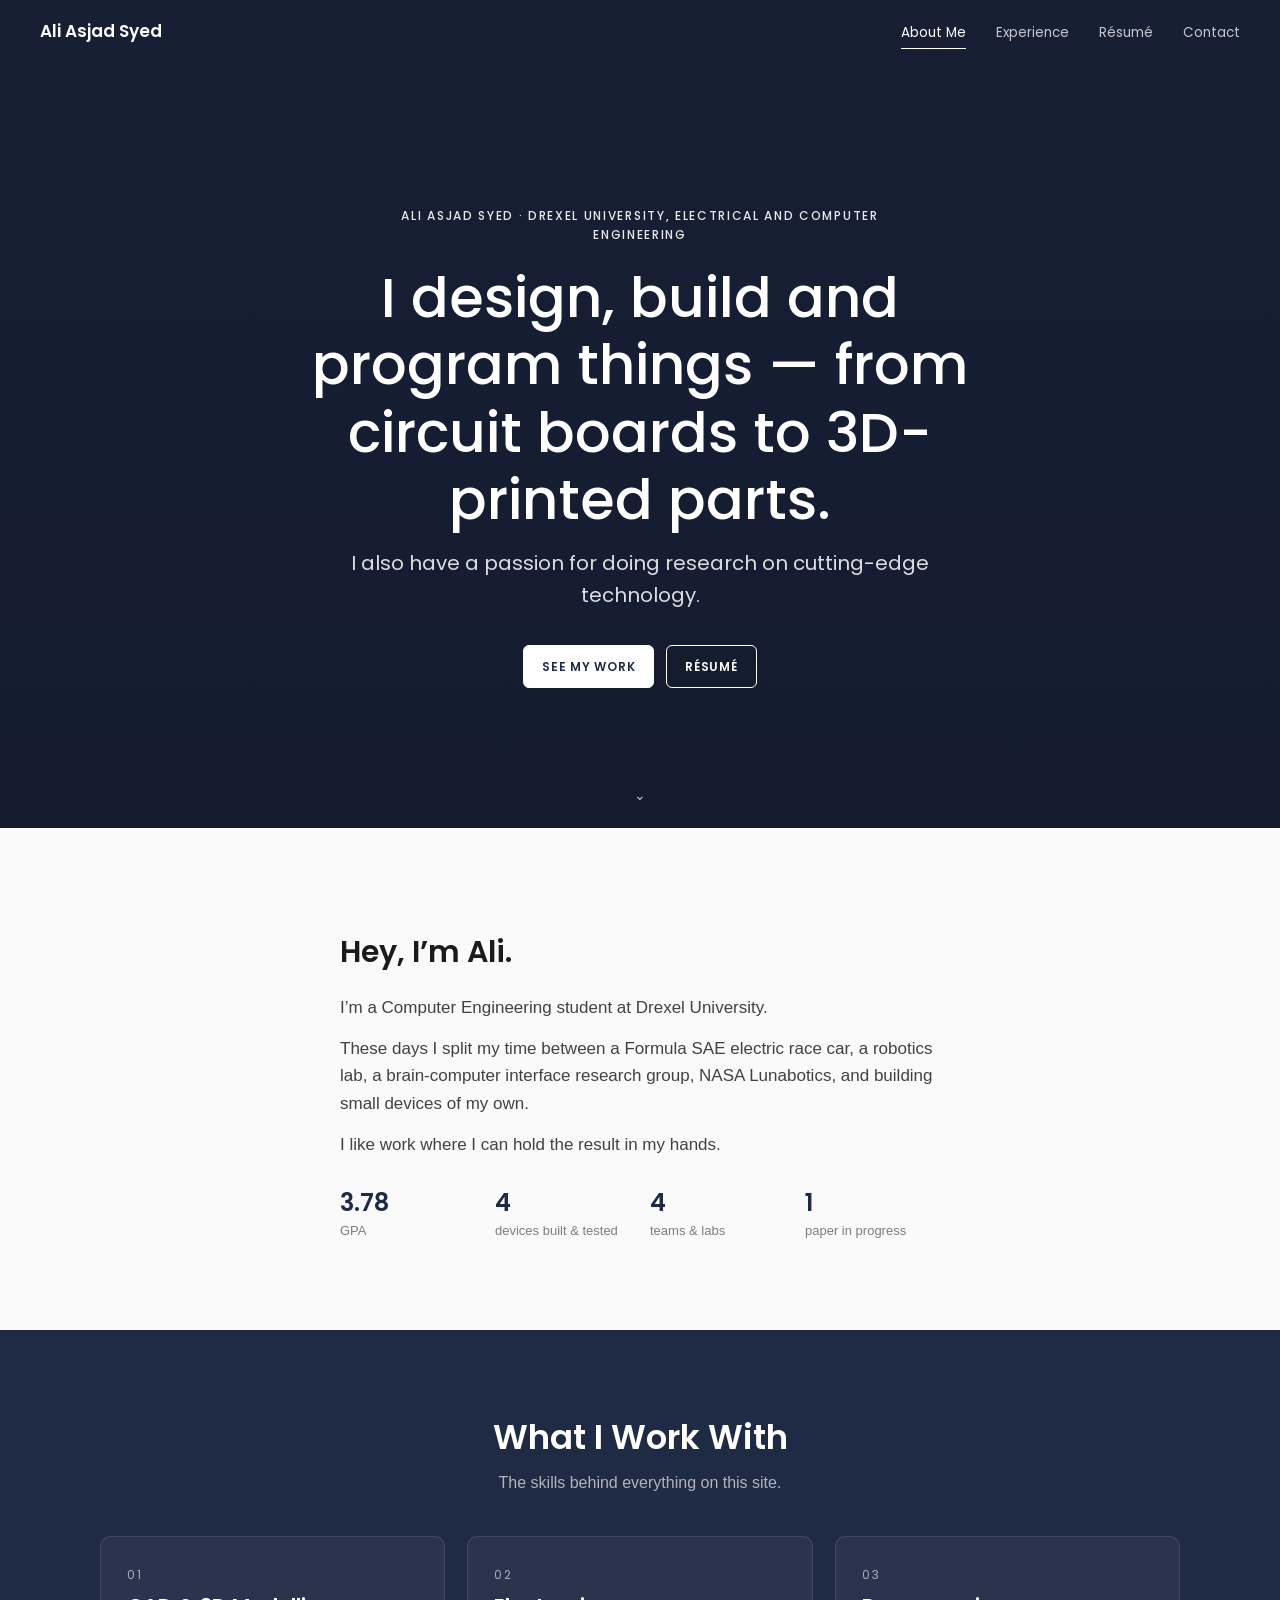
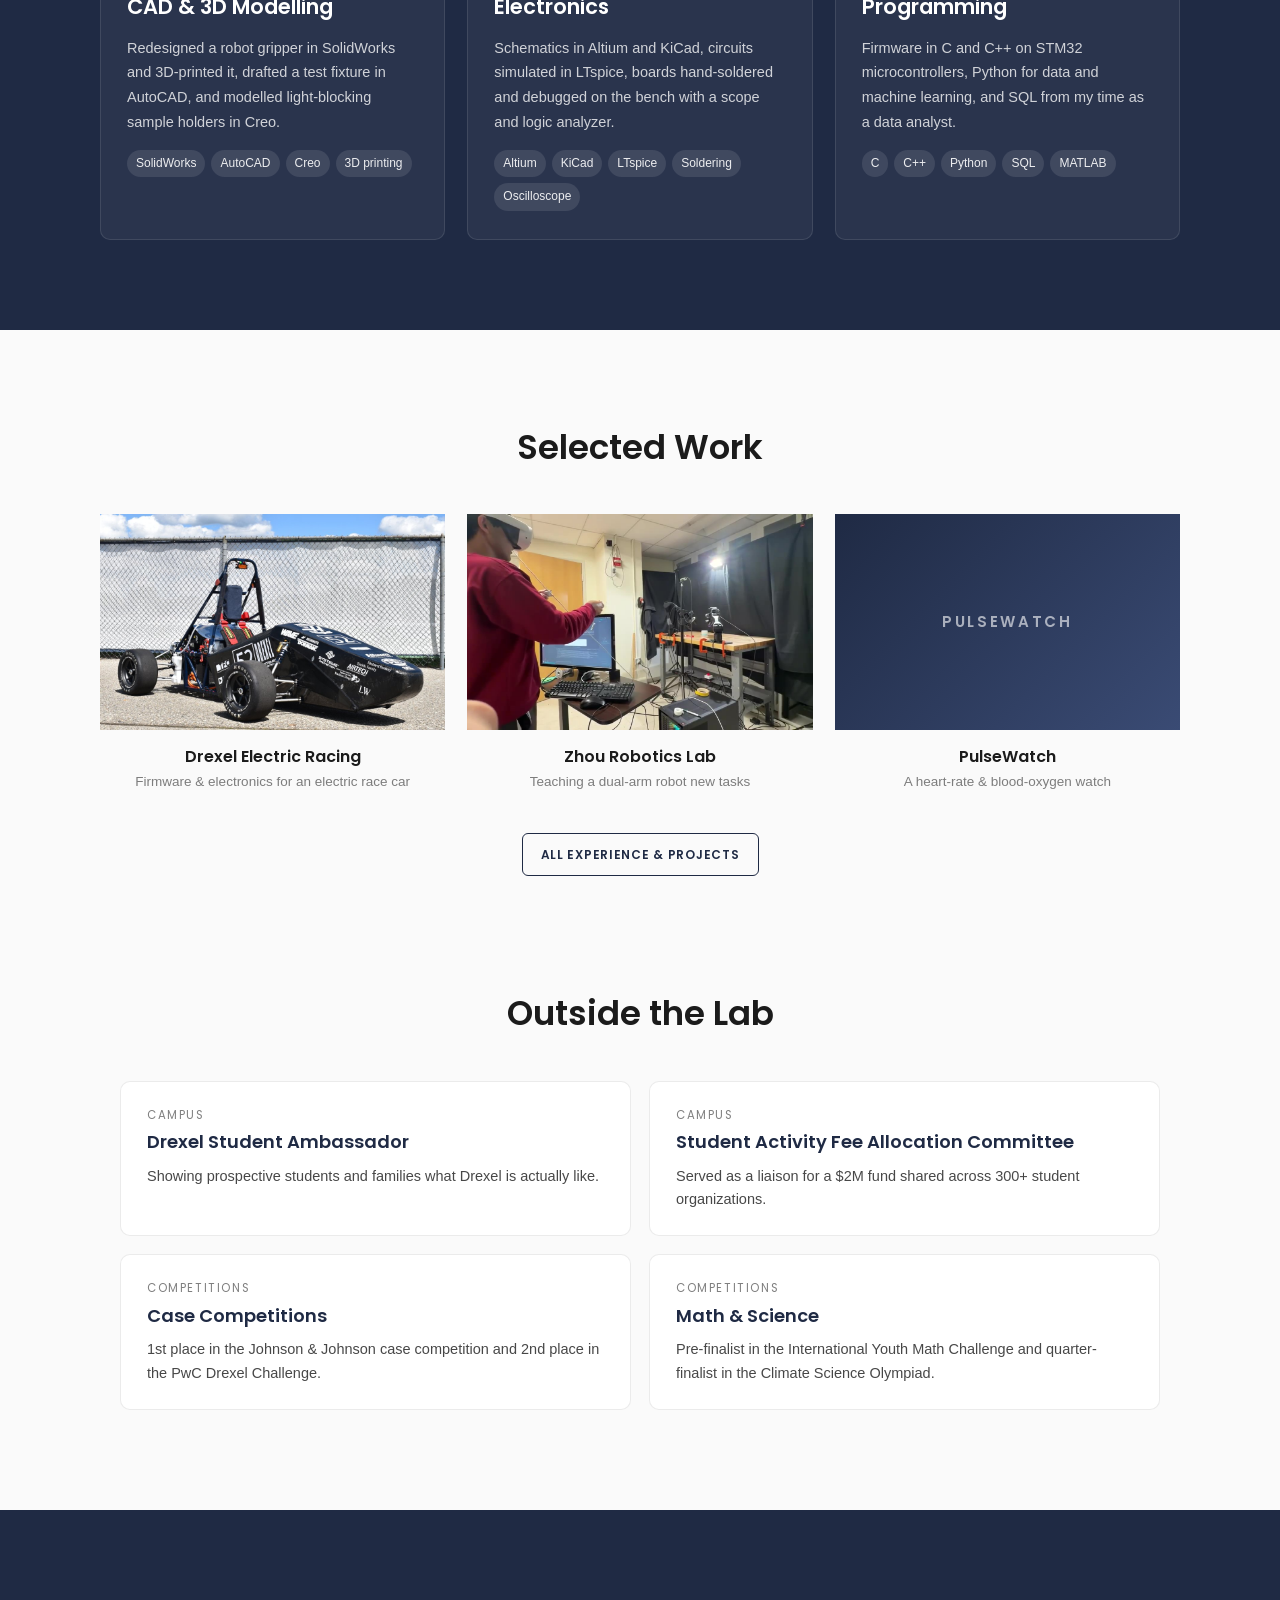
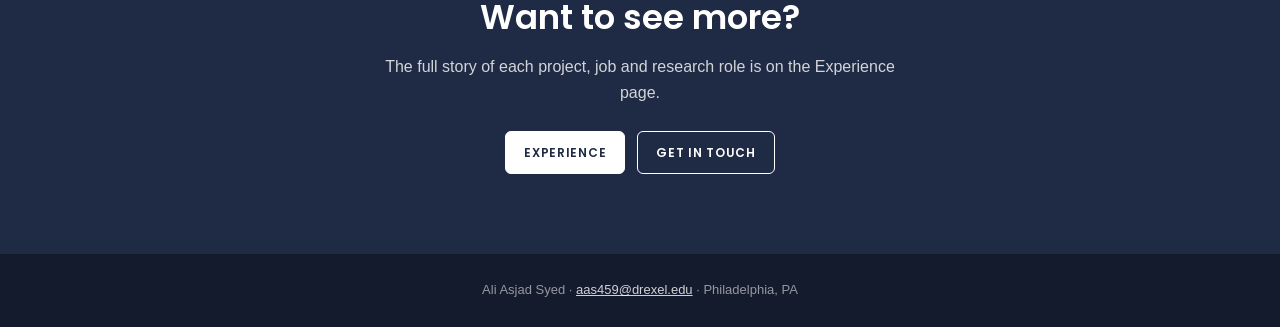
==== commit d34827af: "About: new hero line + remove finance lines; Experience: Education, Skills, Experience, Projects, Re" ====
--- a/index.html
+++ b/index.html
@@ -31,8 +31,9 @@
 <header class="band hero">
   <img src="assets/hero.jpg" alt="" onerror="miss(this)">
   <div class="inner">
-    <p class="eyebrow">Computer Engineering · Drexel University</p>
+    <p class="eyebrow">Ali Asjad Syed · Drexel University, Electrical and Computer Engineering</p>
     <h1>I design, build and program things — from circuit boards to 3D-printed parts.</h1>
+    <p class="hero-sub">I also have a passion for doing research on cutting-edge technology.</p>
     <div class="ctas">
       <a class="btn-solid" href="experience.html">See my work</a>
       <a class="btn-outline" href="resume.html">Résumé</a>
@@ -45,12 +46,12 @@
 <section class="intro" id="about">
   <div>
     <h2>Hey, I’m Ali.</h2>
-    <p>I’m a Computer Engineering student at Drexel University. I started out in finance and business analytics before switching to engineering.</p>
+    <p>I’m a Computer Engineering student at Drexel University.</p>
     <p>These days I split my time between a Formula SAE electric race car, a robotics lab, a brain-computer interface research group, NASA Lunabotics, and building small devices of my own.</p>
-    <p>I like work where I can hold the result in my hands — and I still bring the analyst habit of checking every result against real numbers.</p>
+    <p>I like work where I can hold the result in my hands.</p>
     <div class="numbers">
       <div><b>3.78</b><span>GPA</span></div>
-      <div><b>3</b><span>devices built &amp; calibrated</span></div>
+      <div><b>4</b><span>devices built &amp; tested</span></div>
       <div><b>4</b><span>teams &amp; labs</span></div>
       <div><b>1</b><span>paper in progress</span></div>
     </div>
--- a/style.css
+++ b/style.css
@@ -53,6 +53,8 @@
 .hero{min-height:92vh}
 .hero .eyebrow{font-family:var(--head);font-weight:500;font-size:12px;letter-spacing:.14em;text-transform:uppercase;color:rgba(255,255,255,.9)}
 .hero h1{font-family:var(--head);font-weight:500;font-size:clamp(32px,5vw,56px);line-height:1.2;margin:20px 0 34px}
+.hero h1{margin-bottom:14px}
+.hero .hero-sub{font-family:var(--head);font-size:clamp(16px,1.6vw,20px);color:rgba(255,255,255,.85);margin:0 auto 34px;max-width:640px}
 .hero .ctas{display:flex;gap:12px;justify-content:center;flex-wrap:wrap}
 .chev{position:absolute;bottom:22px;left:50%;transform:translateX(-50%);z-index:1;font-family:var(--head);font-size:14px;opacity:.75;text-decoration:none;color:#fff}
 
@@ -208,3 +210,74 @@
   nav .name{display:none}
   nav{justify-content:center}
 }
+
+/* =========================================================
+   Experience page v3: sections, image-left cards, Learn more
+   ========================================================= */
+.xsec{max-width:1120px;margin:0 auto;padding:70px 20px 10px}
+.xsec:last-of-type{padding-bottom:100px}
+.xsec > h2{font-family:var(--head);font-weight:700;font-size:15px;letter-spacing:.24em;text-transform:uppercase;color:var(--navy);
+  display:flex;align-items:center;gap:16px;margin-bottom:26px}
+.xsec > h2::after{content:"";flex:1;height:1px;background:var(--soft)}
+
+/* education */
+.edu{background:#fff;border:1px solid var(--soft);border-radius:12px;padding:26px 28px;display:grid;grid-template-columns:1fr auto;gap:6px 24px}
+.edu h3{font-family:var(--head);font-weight:600;font-size:20px;color:var(--ink)}
+.edu .school{color:var(--muted);font-size:14.5px}
+.edu .degree{font-size:15.5px;margin-top:6px}
+.edu .right{text-align:right;font-size:14.5px;color:var(--muted)}
+.edu .right b{display:block;font-family:var(--head);font-size:22px;color:var(--navy)}
+.edu .cw{grid-column:1 / -1;margin-top:18px;padding-top:18px;border-top:1px solid var(--soft)}
+.edu .cw h4,.skills-box h4{font-family:var(--head);font-weight:600;font-size:12px;letter-spacing:.14em;text-transform:uppercase;color:var(--muted);margin-bottom:10px}
+.chips{display:flex;flex-wrap:wrap;gap:8px}
+.chips span{font-size:13.5px;padding:6px 12px;border-radius:999px;background:rgba(31,42,68,.07);color:var(--navy)}
+
+/* skills */
+.skills-box{display:grid;grid-template-columns:repeat(3,minmax(0,1fr));gap:18px}
+.skills-box > div{background:#fff;border:1px solid var(--soft);border-radius:12px;padding:20px 22px}
+
+/* image-left cards, 2 per row on laptop */
+.xgrid{display:grid;grid-template-columns:repeat(2,minmax(0,1fr));gap:18px;align-items:start}
+.xcard{background:#fff;border:1px solid var(--soft);border-radius:12px;overflow:hidden;display:grid;grid-template-columns:150px 1fr;transition:box-shadow .25s,border-color .25s}
+.xcard:hover{box-shadow:0 8px 28px rgba(31,42,68,.1);border-color:rgba(31,42,68,.18)}
+.xcard .thumb{background:linear-gradient(135deg,var(--navy),#3a4b74);min-height:150px;height:100%;position:relative;display:grid;place-items:center}
+.xcard .thumb img,.xcard .thumb video{position:absolute;inset:0;width:100%;height:100%;object-fit:cover}
+.xcard .thumb .fallback{display:none;font-family:var(--head);font-weight:700;font-size:13px;letter-spacing:.16em;color:rgba(255,255,255,.55);text-align:center;padding:10px}
+.xcard .thumb.missing .fallback{display:block}
+.xcard .body{padding:20px 22px}
+.xcard h3{font-family:var(--head);font-weight:600;font-size:17px;line-height:1.35;color:var(--ink)}
+.xcard .org{font-size:14px;color:var(--muted);margin-top:3px}
+.xcard details{margin-top:14px}
+.xcard summary{font-size:12px}
+.xcard summary::after{content:" ⌄";display:inline-block;transition:transform .2s}
+.xcard details[open] summary::after{content:" ⌄";transform:rotate(180deg)}
+.xcard .stats{display:flex;gap:18px;flex-wrap:wrap;margin:14px 0 4px}
+.xcard .stats b{display:block;font-family:var(--head);font-weight:600;font-size:17px;color:var(--navy)}
+.xcard .stats span{display:block;font-size:11.5px;color:var(--muted);line-height:1.3}
+.xcard details ul{margin:12px 0 0 16px;font-size:14px;gap:7px}
+.xcard .tools{font-size:12.5px;color:var(--muted);margin-top:12px}
+.xcard .credit{font-size:12px;color:rgba(0,0,0,.42);font-style:italic;margin-top:4px}
+
+/* awards: brief rows, image slot left, no dropdowns */
+.awards{display:grid;grid-template-columns:repeat(2,minmax(0,1fr));gap:12px}
+.award{display:grid;grid-template-columns:64px 1fr;gap:16px;align-items:center;background:#fff;border:1px solid var(--soft);border-radius:12px;padding:12px}
+.award .thumb{width:64px;height:64px;border-radius:8px;overflow:hidden;background:linear-gradient(135deg,var(--navy),#3a4b74);display:grid;place-items:center;position:relative}
+.award .thumb img{position:absolute;inset:0;width:100%;height:100%;object-fit:cover}
+.award .thumb .fallback{display:none;color:rgba(255,255,255,.75);font-size:22px}
+.award .thumb.missing .fallback{display:block}
+.award b{font-family:var(--head);font-weight:600;font-size:15px;color:var(--navy)}
+.award p{font-size:14px;color:rgba(0,0,0,.7);line-height:1.45}
+
+@media (max-width:820px){
+  .xgrid,.awards,.skills-box{grid-template-columns:1fr}
+  .edu{grid-template-columns:1fr}
+  .edu .right{text-align:left}
+}
+@media (max-width:460px){
+  .xcard{grid-template-columns:1fr}
+  .xcard .thumb{min-height:170px}
+}
+/* keep the card image a fixed tile, even when "Learn more" is open */
+.xcard{align-items:start}
+.xcard .thumb{height:150px;min-height:0;align-self:start}
+@media (max-width:460px){.xcard .thumb{height:190px}}
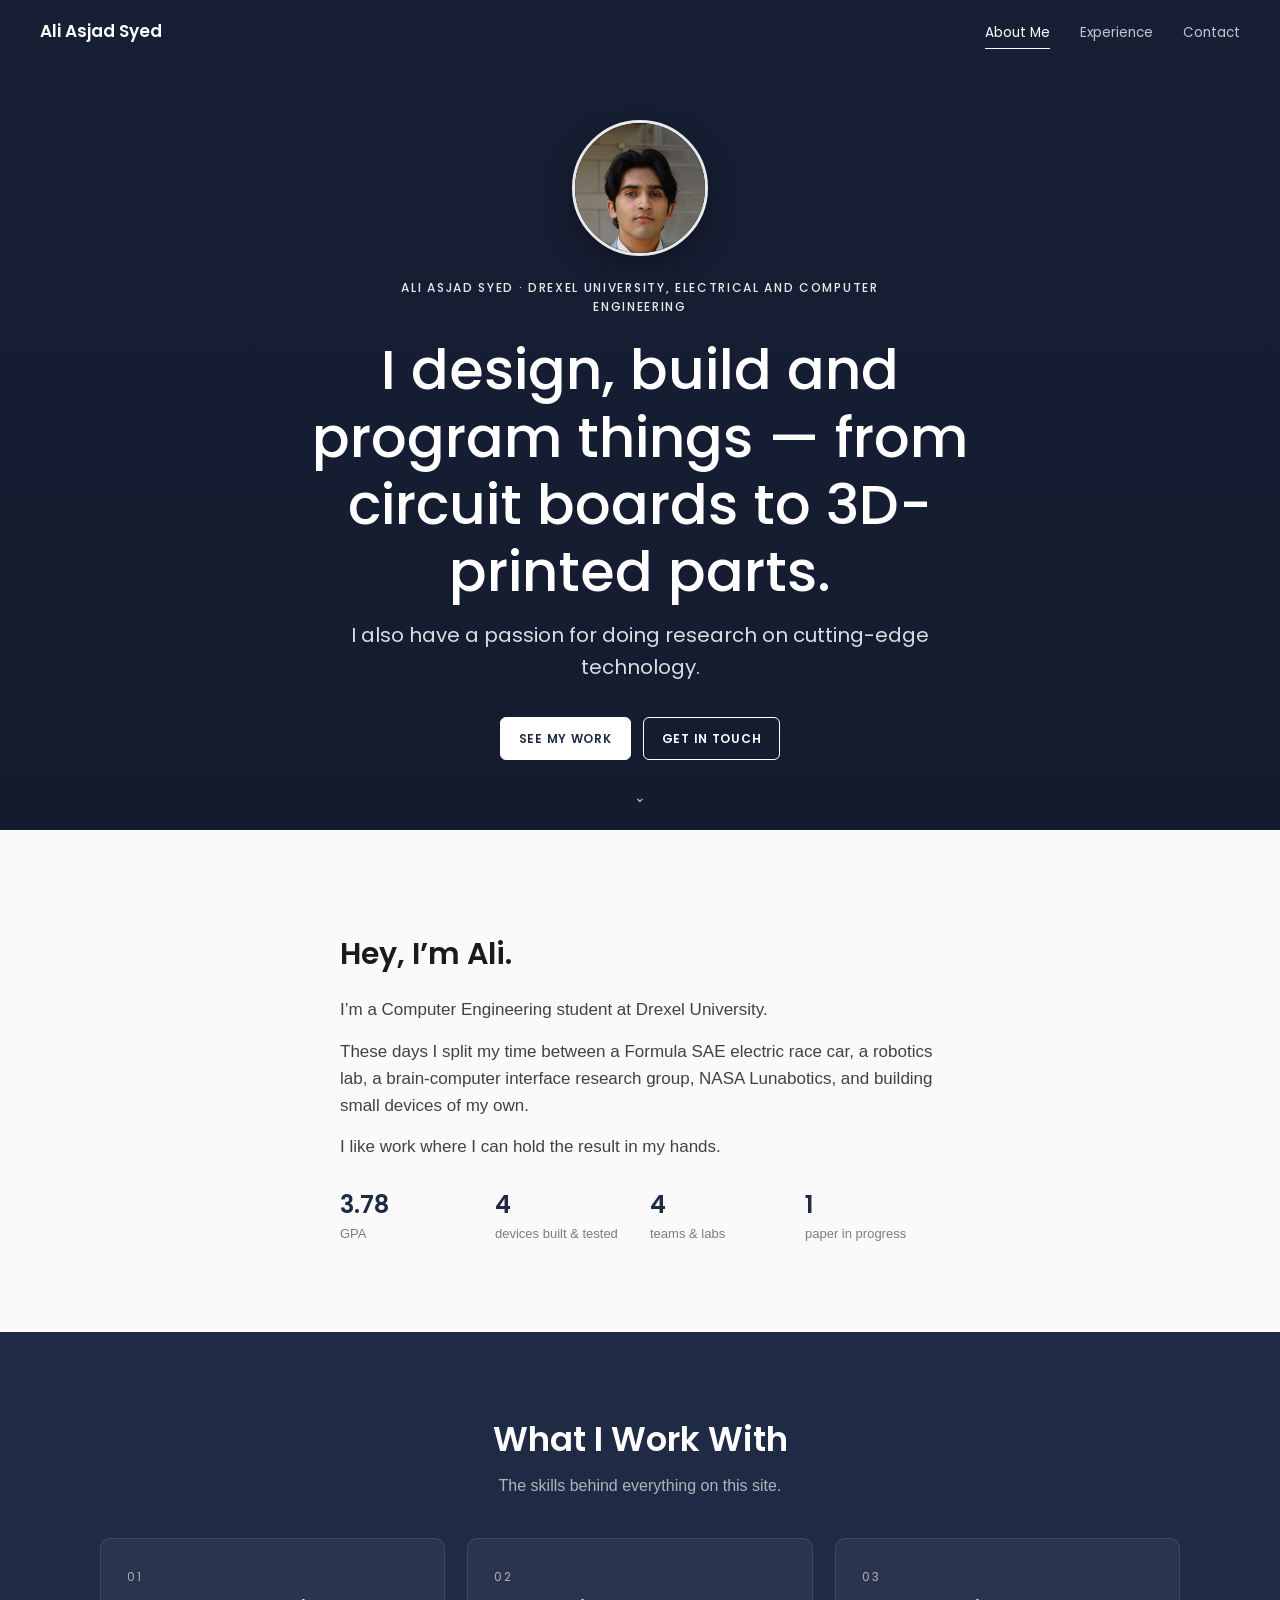
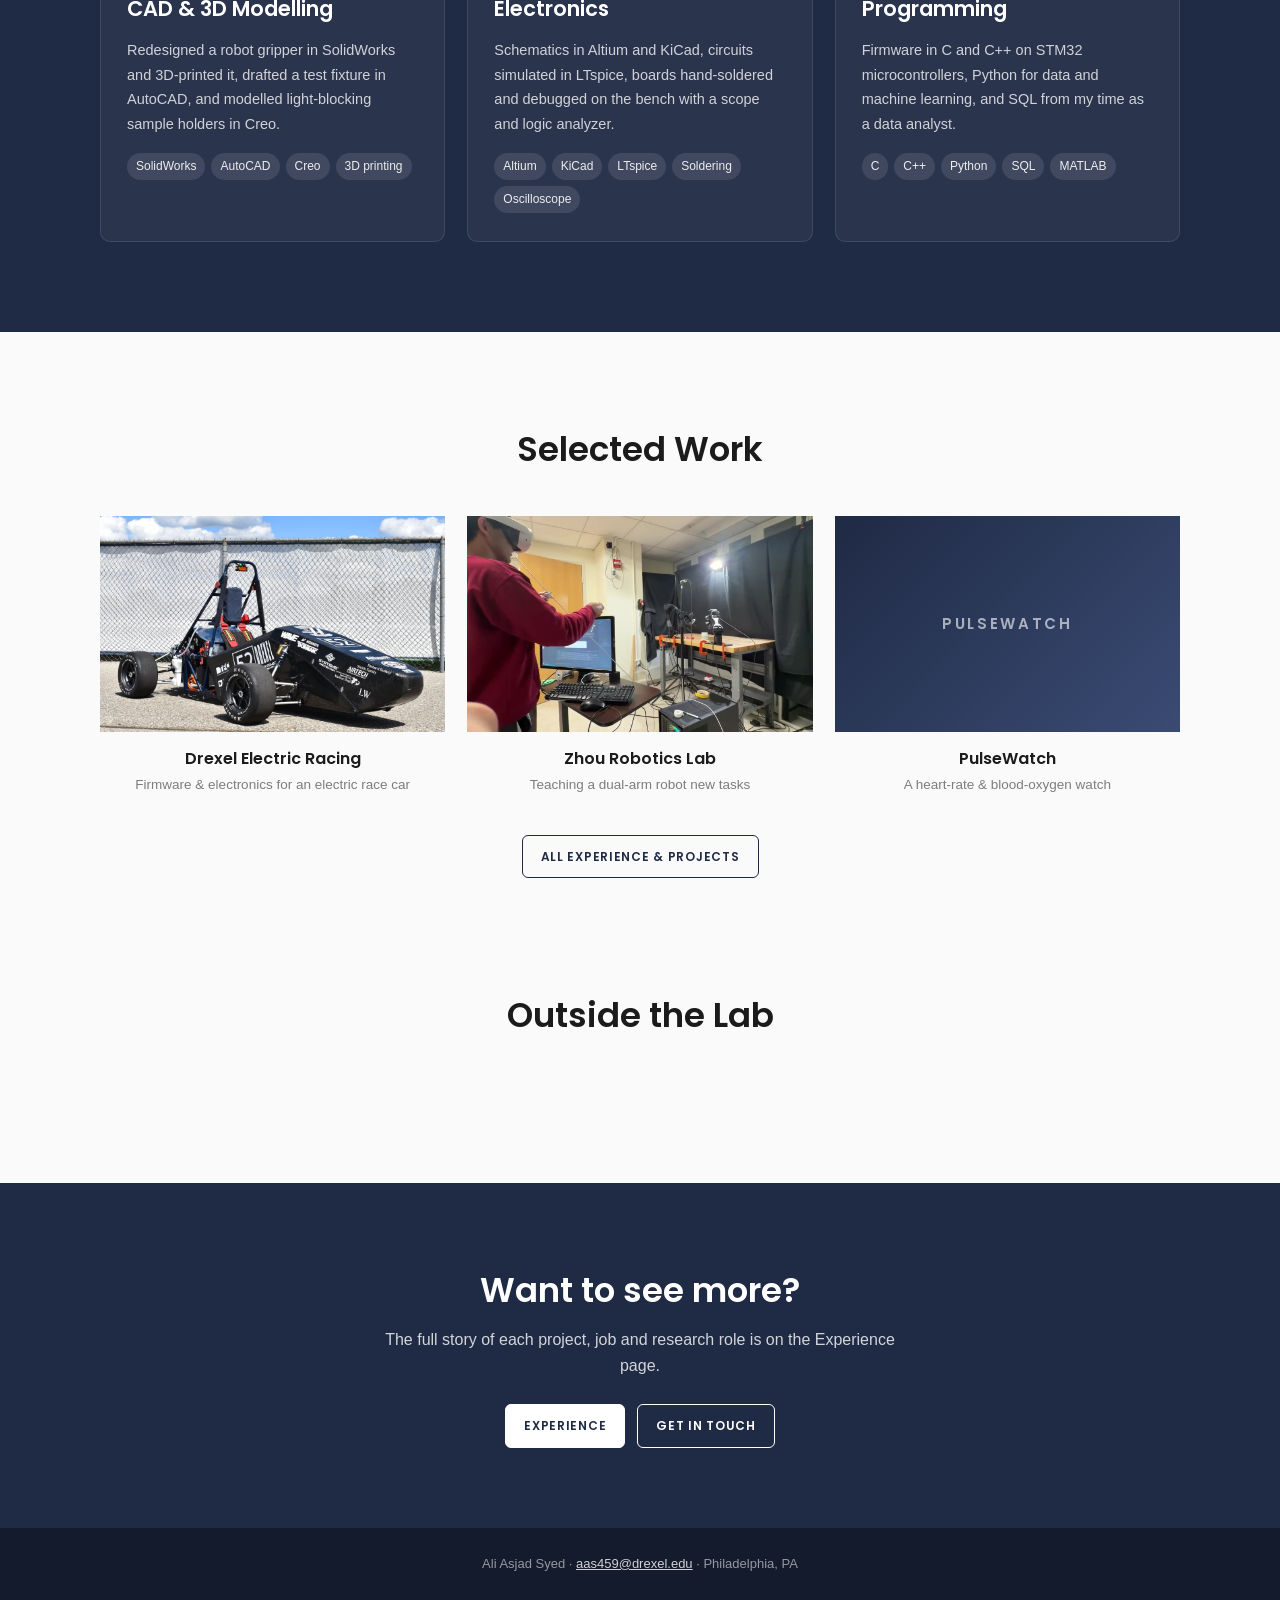
==== commit 726236bf: "Hero headshot; remove résumé links/tab; drop ambassador; detailed competition cards; interactive gri" ====
--- a/index.html
+++ b/index.html
@@ -22,7 +22,6 @@
   <ul>
     <li><a class="active" href="index.html">About Me</a></li>
     <li><a href="experience.html">Experience</a></li>
-    <li><a href="resume.html">Résumé</a></li>
     <li><a href="contact.html">Contact</a></li>
   </ul>
 </nav>
@@ -31,19 +30,20 @@
 <header class="band hero">
   <img src="assets/hero.jpg" alt="" onerror="miss(this)">
   <div class="inner">
+    <img class="hero-photo" src="assets/headshot.jpg" alt="Ali Asjad Syed" onerror="this.remove()">
     <p class="eyebrow">Ali Asjad Syed · Drexel University, Electrical and Computer Engineering</p>
     <h1>I design, build and program things — from circuit boards to 3D-printed parts.</h1>
     <p class="hero-sub">I also have a passion for doing research on cutting-edge technology.</p>
     <div class="ctas">
       <a class="btn-solid" href="experience.html">See my work</a>
-      <a class="btn-outline" href="resume.html">Résumé</a>
+      <a class="btn-outline" href="contact.html">Get in touch</a>
     </div>
   </div>
   <a class="chev" href="#about" aria-label="Scroll down">⌄</a>
 </header>
 
 <!-- ================= ABOUT ================= -->
-<section class="intro" id="about">
+<section class="intro no-photo" id="about">
   <div>
     <h2>Hey, I’m Ali.</h2>
     <p>I’m a Computer Engineering student at Drexel University.</p>
@@ -56,7 +56,6 @@
       <div><b>1</b><span>paper in progress</span></div>
     </div>
   </div>
-  <img class="headshot" src="assets/headshot.jpg" alt="Ali Asjad Syed" onerror="miss(this,'head')">
 </section>
 
 <!-- ================= WHAT I WORK WITH ================= -->
@@ -108,27 +107,6 @@
 <section class="outside">
   <div class="sec-title"><h2>Outside the Lab</h2></div>
   <div class="cards">
-    <div class="card">
-      <div class="k">Campus</div>
-      <h3>Drexel Student Ambassador</h3>
-      <p>Showing prospective students and families what Drexel is actually like.</p>
-    </div>
-    <div class="card">
-      <div class="k">Campus</div>
-      <h3>Student Activity Fee Allocation Committee</h3>
-      <p>Served as a liaison for a $2M fund shared across 300+ student organizations.</p>
-    </div>
-    <div class="card">
-      <div class="k">Competitions</div>
-      <h3>Case Competitions</h3>
-      <p>1st place in the Johnson &amp; Johnson case competition and 2nd place in the PwC Drexel Challenge.</p>
-    </div>
-    <div class="card">
-      <div class="k">Competitions</div>
-      <h3>Math &amp; Science</h3>
-      <p>Pre-finalist in the International Youth Math Challenge and quarter-finalist in the Climate Science Olympiad.</p>
-    </div>
-  </div>
 </section>
 
 <section class="closing">
--- a/style.css
+++ b/style.css
@@ -281,3 +281,14 @@
 .xcard{align-items:start}
 .xcard .thumb{height:150px;min-height:0;align-self:start}
 @media (max-width:460px){.xcard .thumb{height:190px}}
+
+/* ---------- v4 additions ---------- */
+.hero-photo{width:136px;height:136px;border-radius:50%;object-fit:cover;margin:0 auto 22px;border:3px solid rgba(255,255,255,.9);box-shadow:0 8px 30px rgba(0,0,0,.35)}
+.award{align-items:start;padding:16px}
+.award .place{font-family:var(--head);font-size:11.5px;letter-spacing:.12em;text-transform:uppercase;color:var(--muted);margin-bottom:2px}
+.award b{font-size:16px}
+.award p{margin-top:6px}
+.xcard .thumb.wire{background:var(--navy);cursor:grab;overflow:hidden}
+.xcard .thumb.wire:active{cursor:grabbing}
+.xcard .thumb.wire canvas{position:absolute;inset:0;width:100%!important;height:100%!important;display:block}
+.xcard .thumb.wire .hint{position:absolute;left:0;right:0;bottom:6px;text-align:center;font-size:10px;letter-spacing:.12em;text-transform:uppercase;color:rgba(255,255,255,.55);pointer-events:none;z-index:1}
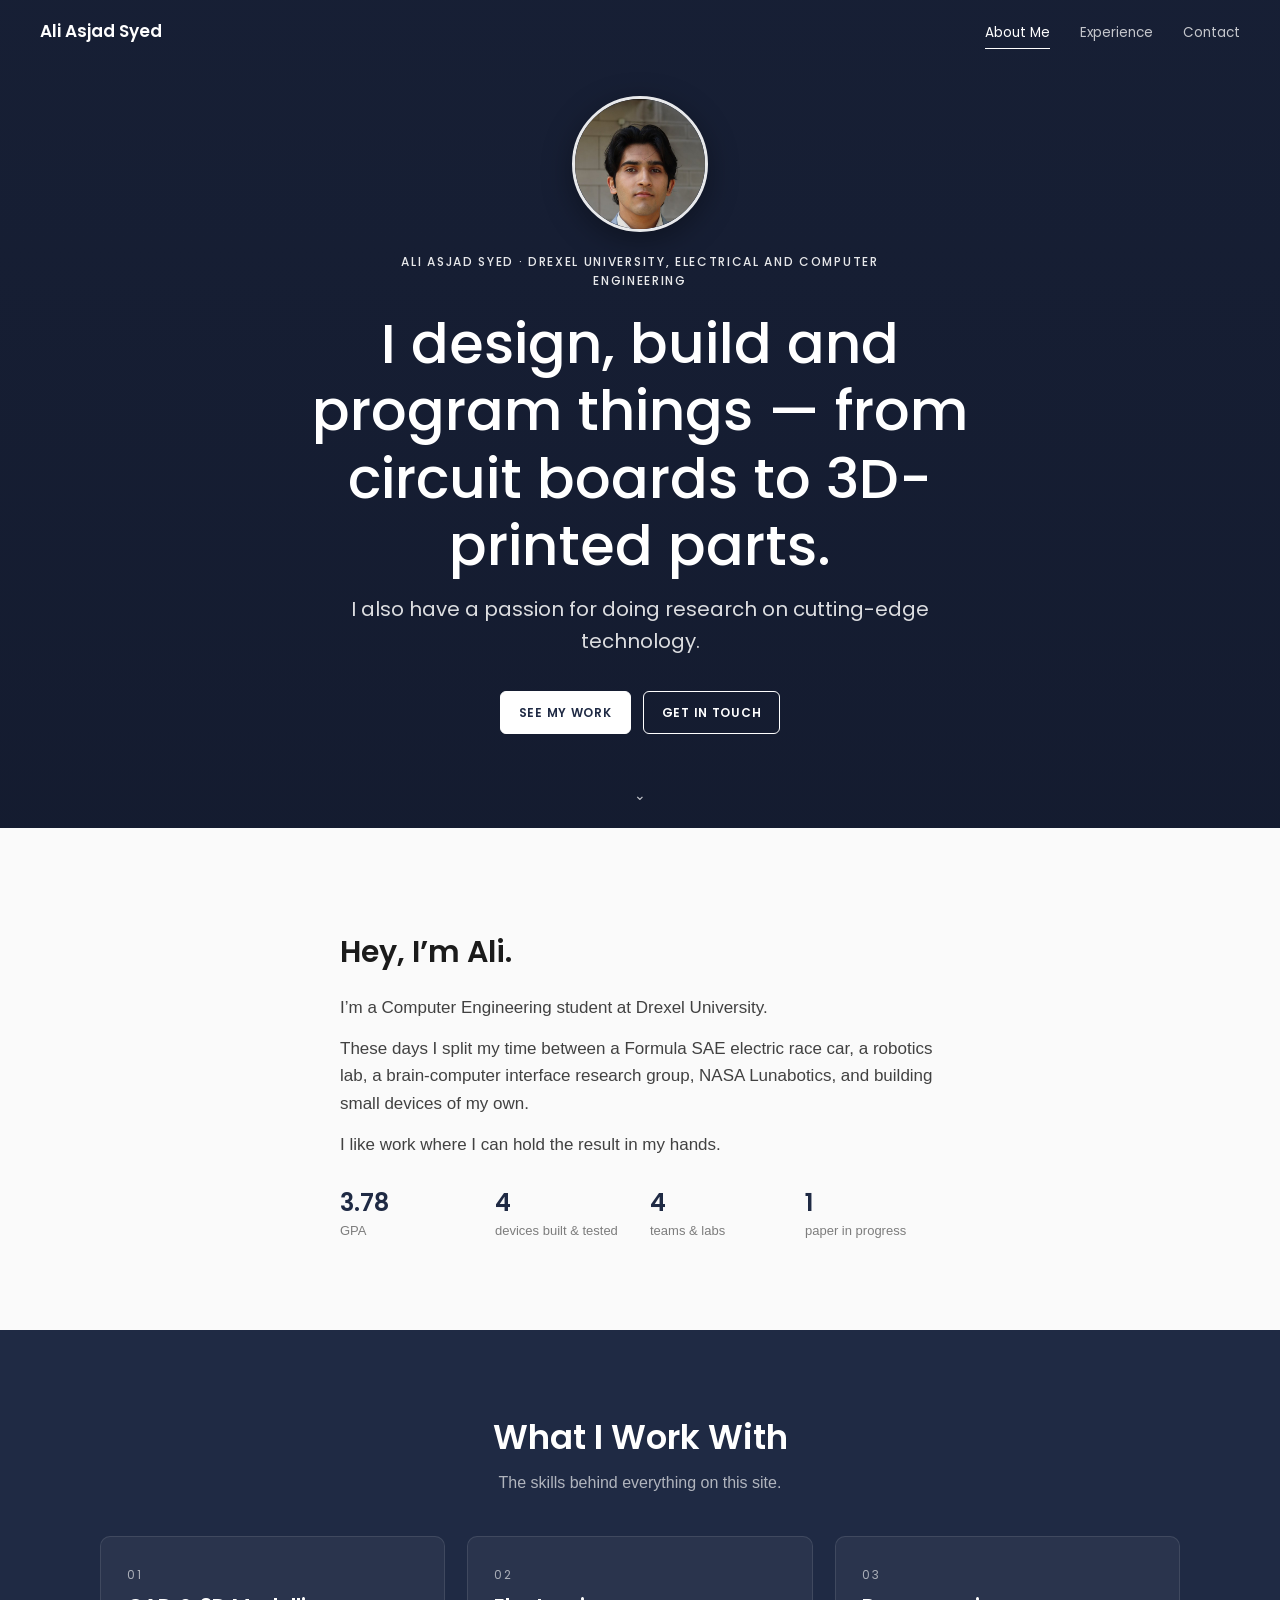
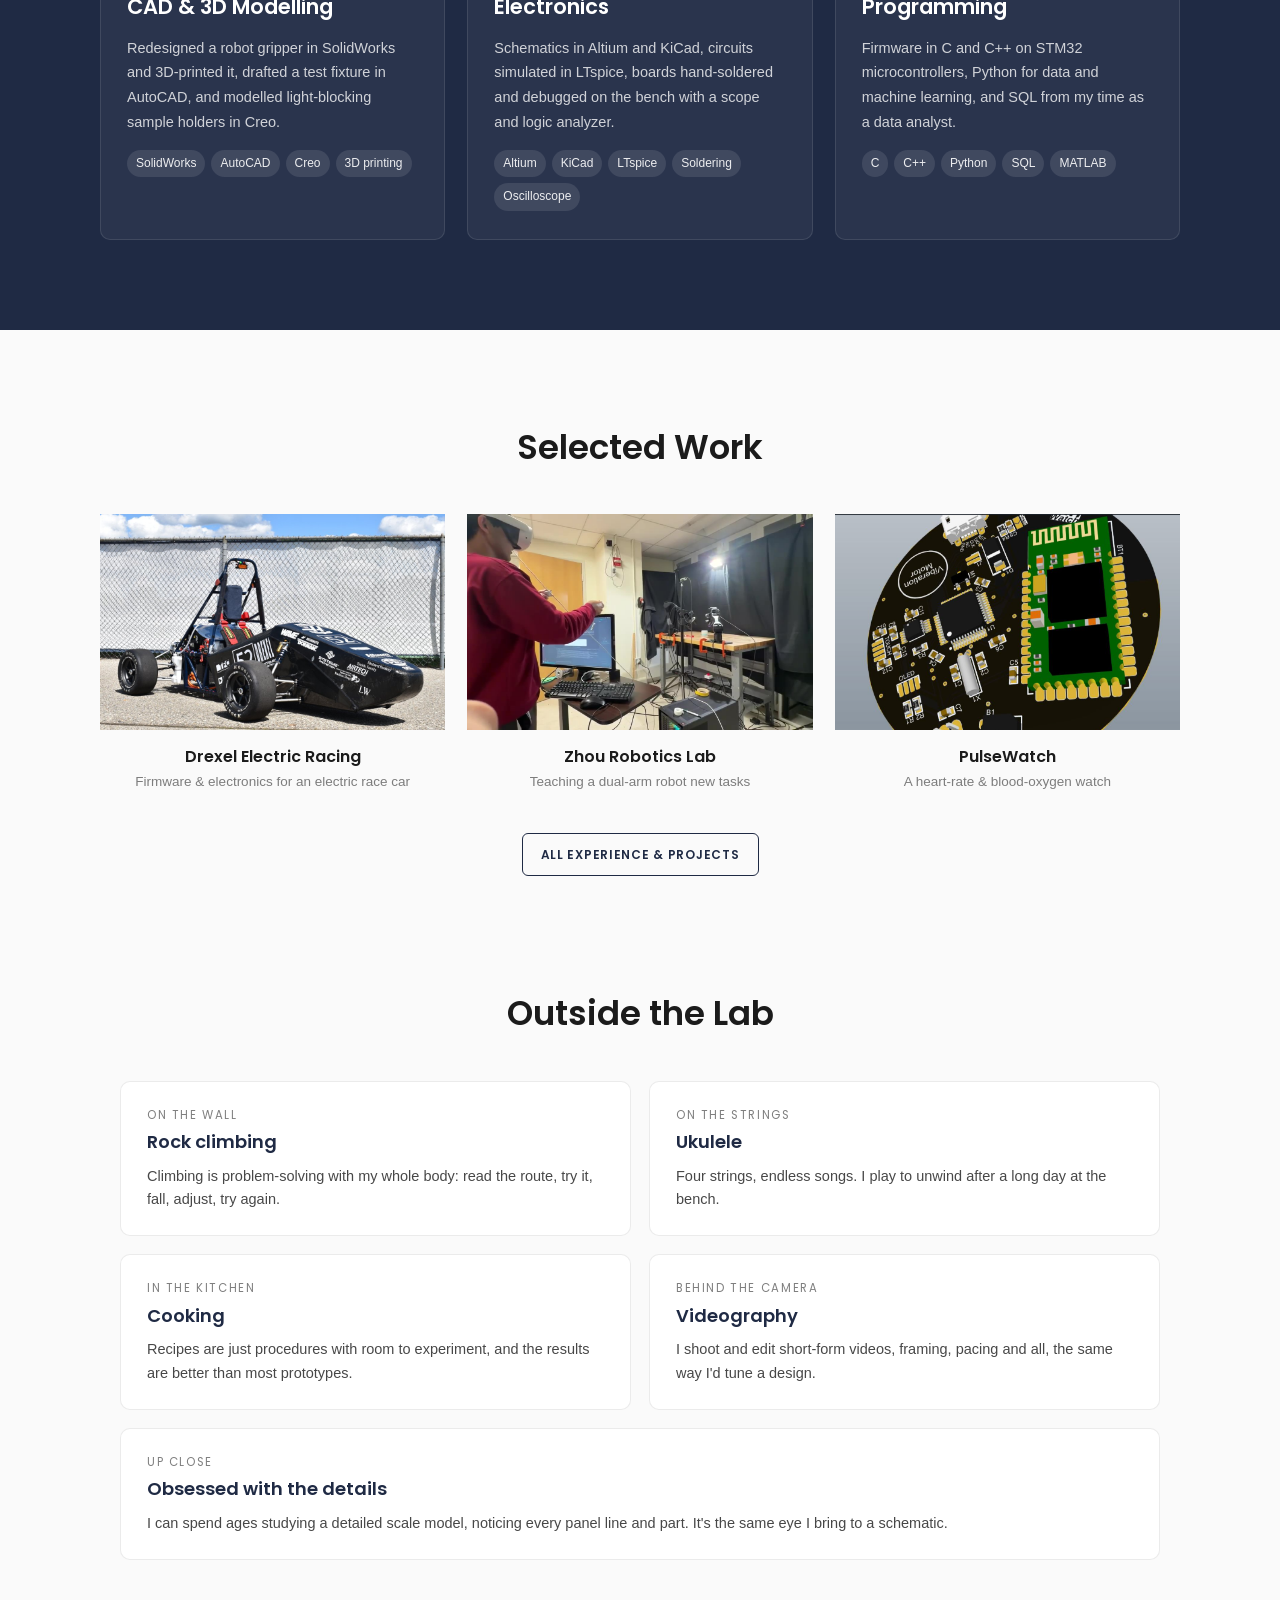
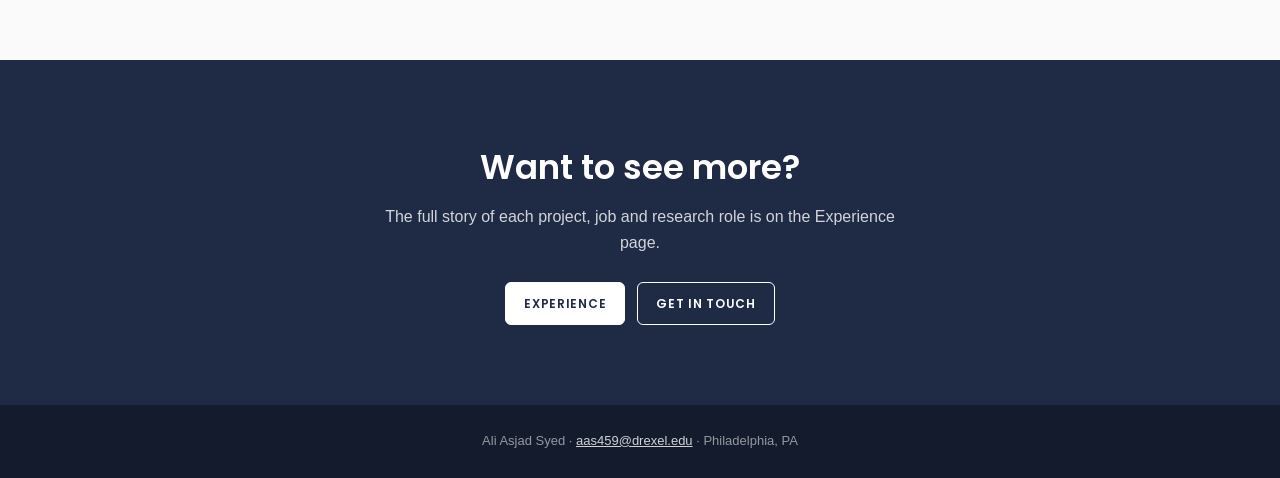
==== commit 6491ab95: "DER GitHub link, headshot position, Outside the Lab cards, project order, PulseWatch tile image" ====
--- a/index.html
+++ b/index.html
@@ -96,7 +96,7 @@
       <h3>Zhou Robotics Lab</h3><p>Teaching a dual-arm robot new tasks</p>
     </a>
     <a class="tile" href="experience.html#pulsewatch">
-      <div class="ph"><img src="assets/pulsewatch-main.jpg" alt="PulseWatch" onerror="miss(this,'tile')"><span class="fallback">PulseWatch</span></div>
+      <div class="ph"><img src="assets/pulsewatch.png" alt="3D render of the PulseWatch circuit board" onerror="miss(this,'tile')"><span class="fallback">PulseWatch</span></div>
       <h3>PulseWatch</h3><p>A heart-rate &amp; blood-oxygen watch</p>
     </a>
   </div>
@@ -107,6 +107,12 @@
 <section class="outside">
   <div class="sec-title"><h2>Outside the Lab</h2></div>
   <div class="cards">
+    <div class="card"><div class="k">On the wall</div><h3>Rock climbing</h3><p>Climbing is problem-solving with my whole body: read the route, try it, fall, adjust, try again.</p></div>
+    <div class="card"><div class="k">On the strings</div><h3>Ukulele</h3><p>Four strings, endless songs. I play to unwind after a long day at the bench.</p></div>
+    <div class="card"><div class="k">In the kitchen</div><h3>Cooking</h3><p>Recipes are just procedures with room to experiment, and the results are better than most prototypes.</p></div>
+    <div class="card"><div class="k">Behind the camera</div><h3>Videography</h3><p>I shoot and edit short-form videos, framing, pacing and all, the same way I'd tune a design.</p></div>
+    <div class="card wide"><div class="k">Up close</div><h3>Obsessed with the details</h3><p>I can spend ages studying a detailed scale model, noticing every panel line and part. It's the same eye I bring to a schematic.</p></div>
+  </div>
 </section>
 
 <section class="closing">
--- a/style.css
+++ b/style.css
@@ -292,3 +292,15 @@
 .xcard .thumb.wire:active{cursor:grabbing}
 .xcard .thumb.wire canvas{position:absolute;inset:0;width:100%!important;height:100%!important;display:block}
 .xcard .thumb.wire .hint{position:absolute;left:0;right:0;bottom:6px;text-align:center;font-size:10px;letter-spacing:.12em;text-transform:uppercase;color:rgba(255,255,255,.55);pointer-events:none;z-index:1}
+
+/* project cards: repo link, proof-of-concept note, code screenshots */
+.xcard .repo{display:inline-block;margin-top:12px;font-family:var(--head);font-size:12.5px;letter-spacing:.06em;text-transform:uppercase;color:var(--navy);text-decoration:none;border-bottom:1px solid currentColor;padding-bottom:1px}
+.xcard .repo:hover{opacity:.7}
+.xcard .note{font-size:13px;color:var(--muted);font-style:italic;margin-top:12px;line-height:1.45}
+.xcard .thumb img.code{object-fit:cover;object-position:left top;background:#0d1117}
+
+/* hero headshot: sit higher, keep the face framed inside the circle */
+.hero .inner{padding-top:72px}
+.hero-photo{display:block;margin:0 auto 20px;object-position:50% 30%}
+.card.wide{grid-column:1/-1}
+@media (max-width:640px){.hero .inner{padding-top:84px}}
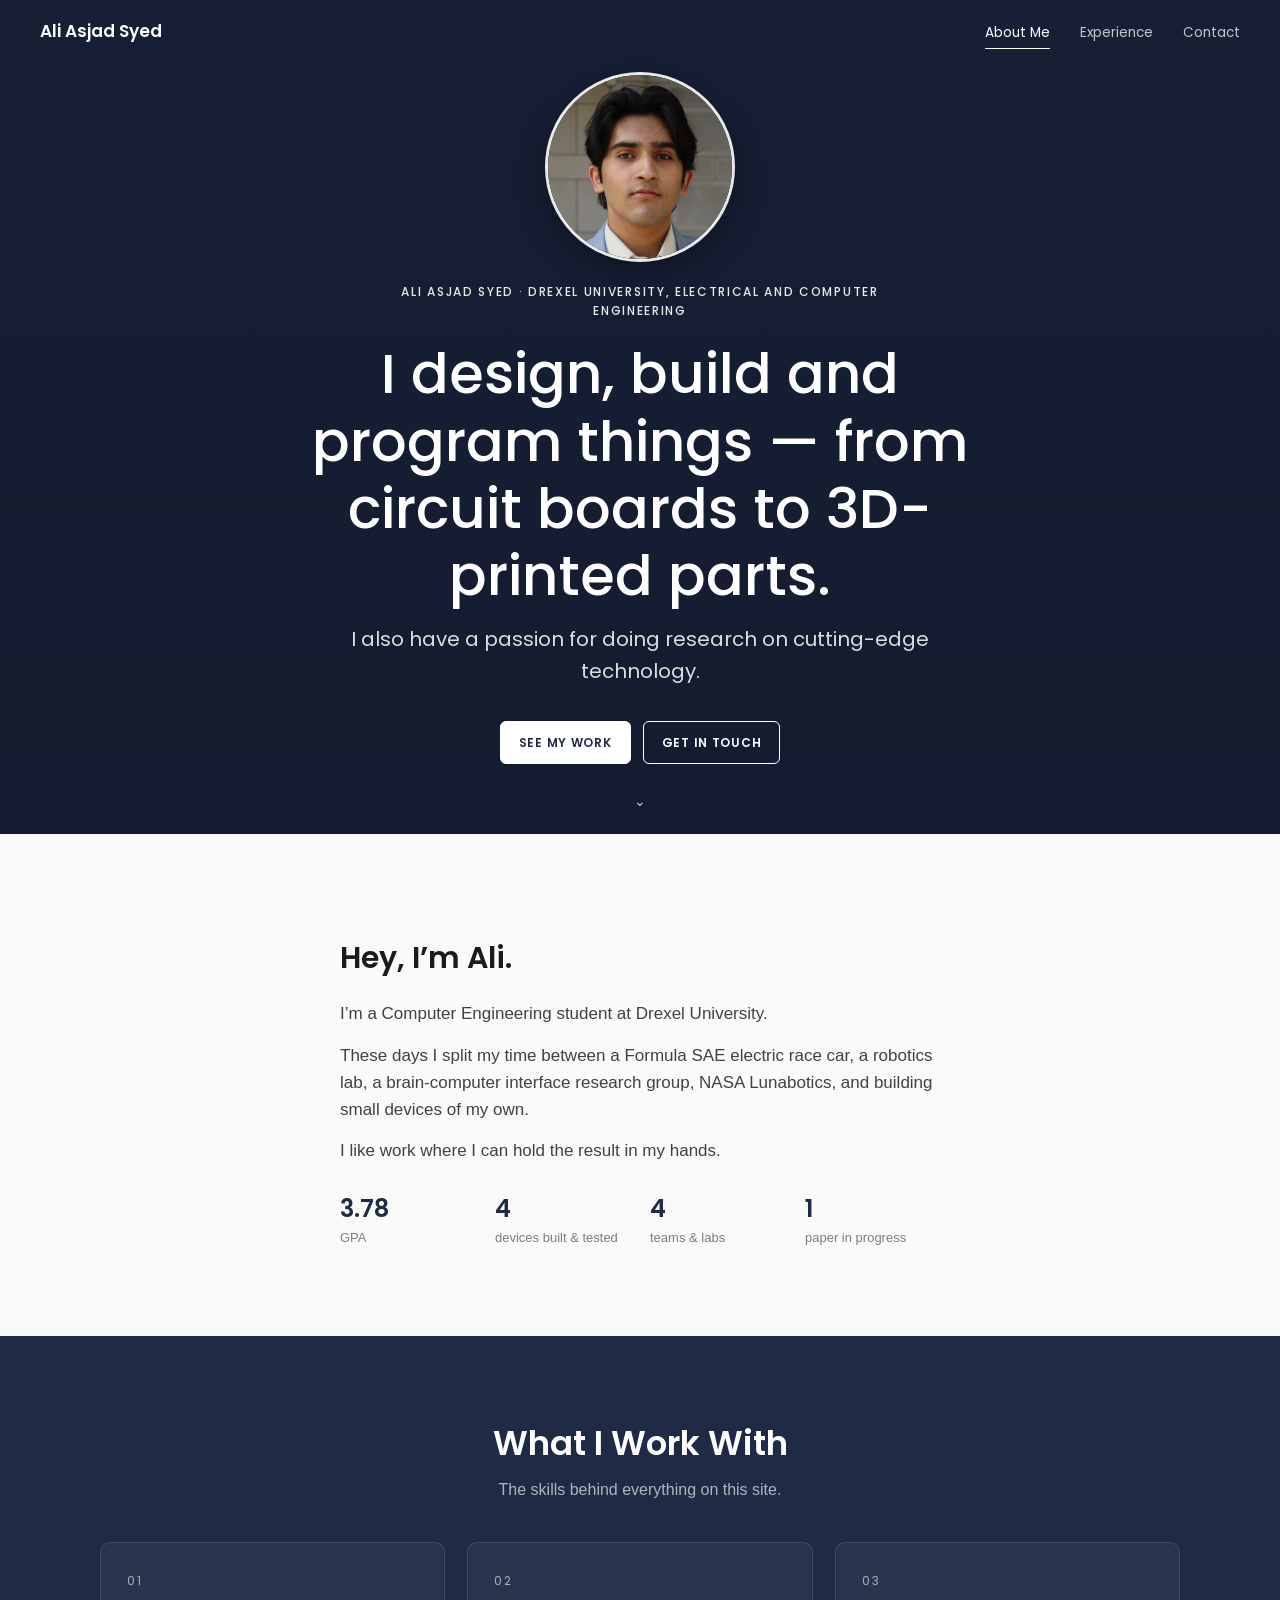
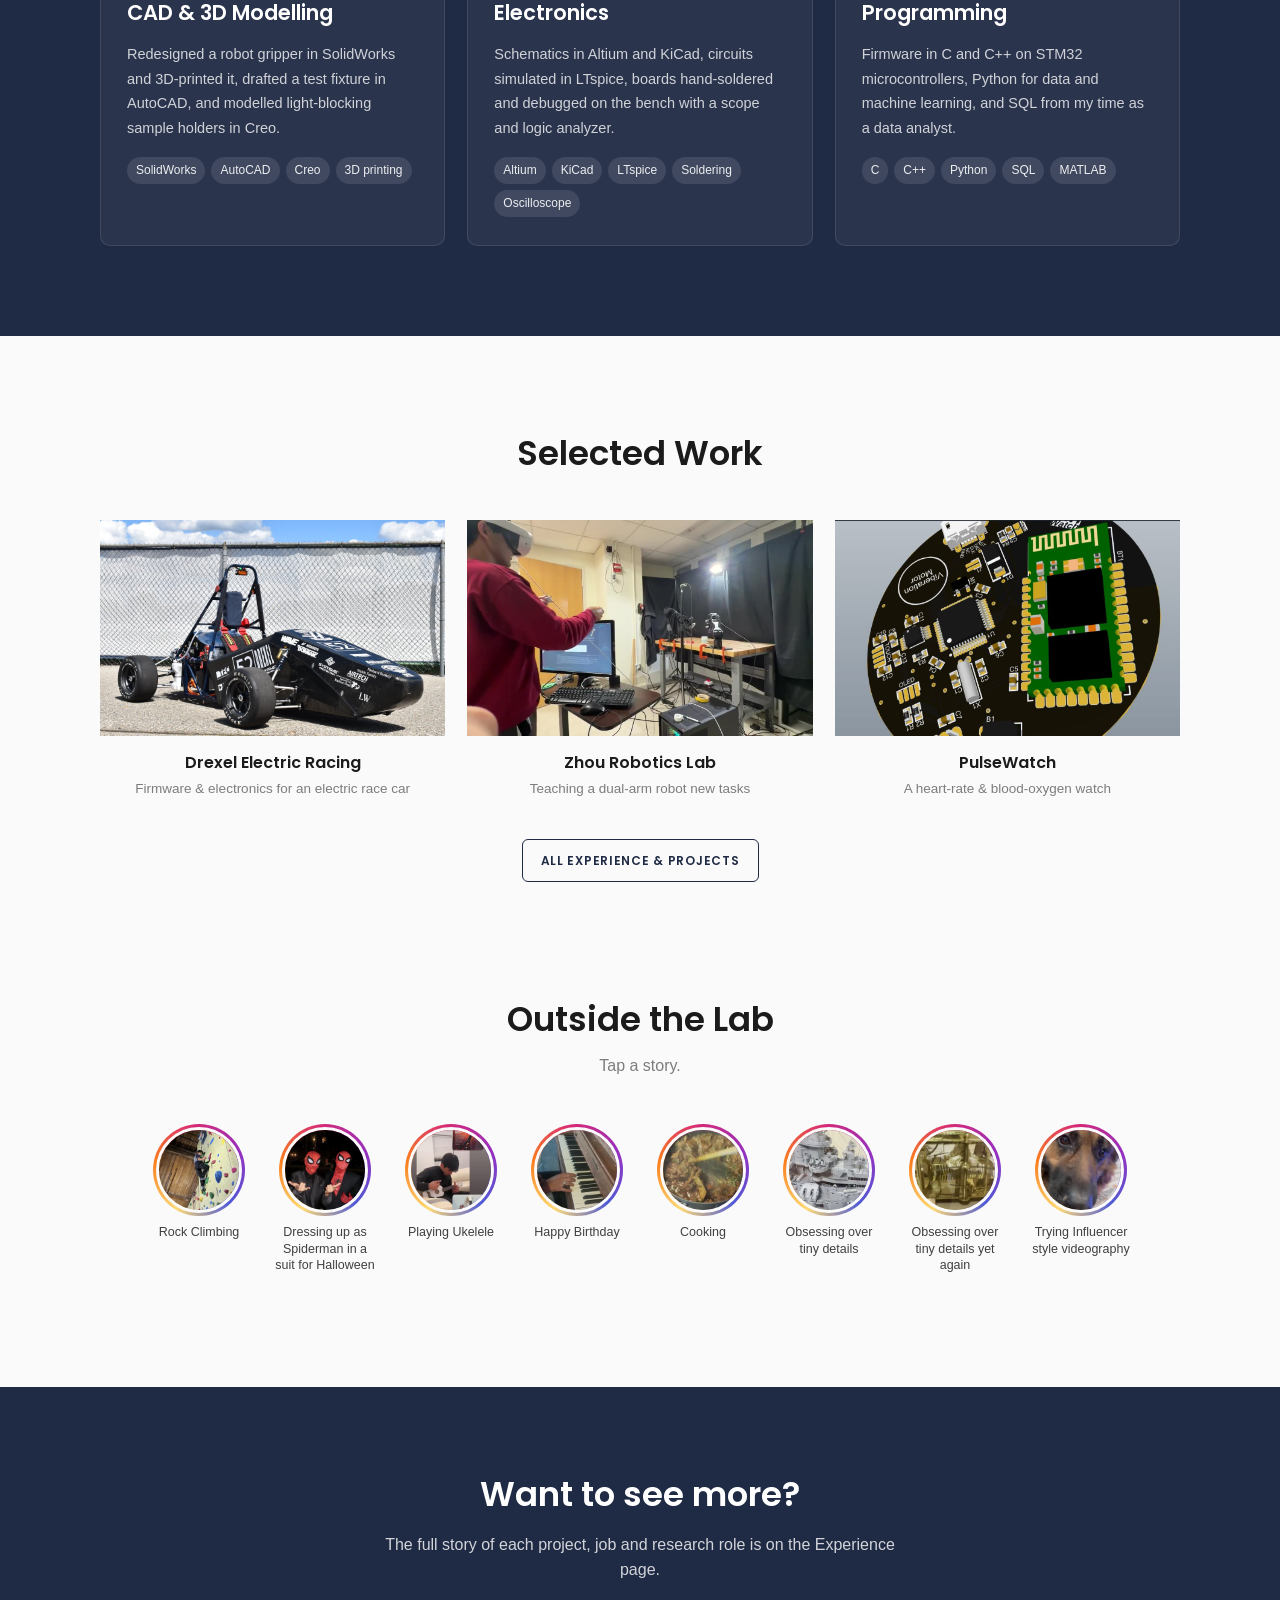
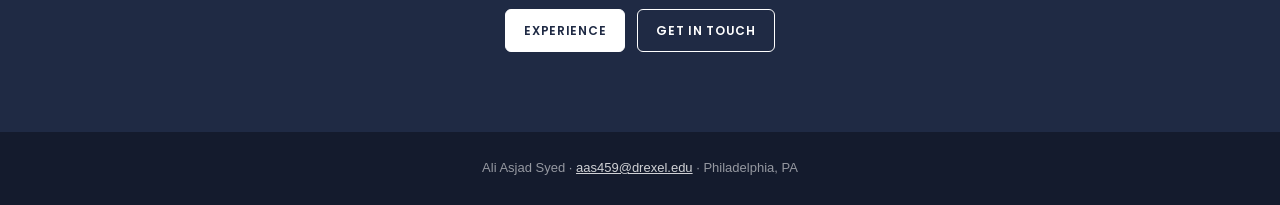
==== commit 597e547a: "Outside the Lab as Instagram-style stories; bigger re-cropped headshot" ====
--- a/index.html
+++ b/index.html
@@ -104,16 +104,56 @@
 </section>
 
 <!-- ================= OUTSIDE THE LAB ================= -->
-<section class="outside">
-  <div class="sec-title"><h2>Outside the Lab</h2></div>
-  <div class="cards">
-    <div class="card"><div class="k">On the wall</div><h3>Rock climbing</h3><p>Climbing is problem-solving with my whole body: read the route, try it, fall, adjust, try again.</p></div>
-    <div class="card"><div class="k">On the strings</div><h3>Ukulele</h3><p>Four strings, endless songs. I play to unwind after a long day at the bench.</p></div>
-    <div class="card"><div class="k">In the kitchen</div><h3>Cooking</h3><p>Recipes are just procedures with room to experiment, and the results are better than most prototypes.</p></div>
-    <div class="card"><div class="k">Behind the camera</div><h3>Videography</h3><p>I shoot and edit short-form videos, framing, pacing and all, the same way I'd tune a design.</p></div>
-    <div class="card wide"><div class="k">Up close</div><h3>Obsessed with the details</h3><p>I can spend ages studying a detailed scale model, noticing every panel line and part. It's the same eye I bring to a schematic.</p></div>
+<section class="outside" id="outside">
+  <div class="sec-title"><h2>Outside the Lab</h2><p>Tap a story.</p></div>
+  <div class="stories">
+    <button class="story" type="button" data-type="image" data-src="assets/stories/climbing.jpg" data-audio="0" data-caption="Rock Climbing">
+      <span class="ring"><img src="assets/stories/climbing-thumb.jpg" alt="" loading="lazy"></span>
+      <span class="cap">Rock Climbing</span>
+    </button>
+    <button class="story" type="button" data-type="image" data-src="assets/stories/spiderman.jpg" data-audio="0" data-caption="Dressing up as Spiderman in a suit for Halloween">
+      <span class="ring"><img src="assets/stories/spiderman-thumb.jpg" alt="" loading="lazy"></span>
+      <span class="cap">Dressing up as Spiderman in a suit for Halloween</span>
+    </button>
+    <button class="story" type="button" data-type="video" data-src="assets/stories/ukulele.mp4" data-audio="1" data-caption="Playing Ukelele">
+      <span class="ring"><img src="assets/stories/ukulele-thumb.jpg" alt="" loading="lazy"></span>
+      <span class="cap">Playing Ukelele</span>
+    </button>
+    <button class="story" type="button" data-type="video" data-src="assets/stories/birthday.mp4" data-audio="1" data-caption="Happy Birthday">
+      <span class="ring"><img src="assets/stories/birthday-thumb.jpg" alt="" loading="lazy"></span>
+      <span class="cap">Happy Birthday</span>
+    </button>
+    <button class="story" type="button" data-type="video" data-src="assets/stories/cooking.mp4" data-audio="0" data-caption="Cooking">
+      <span class="ring"><img src="assets/stories/cooking-thumb.jpg" alt="" loading="lazy"></span>
+      <span class="cap">Cooking</span>
+    </button>
+    <button class="story" type="button" data-type="video" data-src="assets/stories/details-1.mp4" data-audio="0" data-caption="Obsessing over tiny details">
+      <span class="ring"><img src="assets/stories/details-1-thumb.jpg" alt="" loading="lazy"></span>
+      <span class="cap">Obsessing over tiny details</span>
+    </button>
+    <button class="story" type="button" data-type="video" data-src="assets/stories/details-2.mp4" data-audio="0" data-caption="Obsessing over tiny details yet again">
+      <span class="ring"><img src="assets/stories/details-2-thumb.jpg" alt="" loading="lazy"></span>
+      <span class="cap">Obsessing over tiny details yet again</span>
+    </button>
+    <button class="story" type="button" data-type="video" data-src="assets/stories/influencer.mp4" data-audio="0" data-caption="Trying Influencer style videography">
+      <span class="ring"><img src="assets/stories/influencer-thumb.jpg" alt="" loading="lazy"></span>
+      <span class="cap">Trying Influencer style videography</span>
+    </button>
   </div>
 </section>
+
+<!-- story viewer -->
+<div class="sv" id="sv" hidden role="dialog" aria-modal="true" aria-label="Story viewer">
+  <div class="sv-frame">
+    <div class="sv-bars"></div>
+    <button class="sv-close" type="button" aria-label="Close">×</button>
+    <button class="sv-mute" type="button" aria-label="Unmute" hidden>🔇</button>
+    <div class="sv-stage"></div>
+    <button class="sv-prev" type="button" aria-label="Previous story"></button>
+    <button class="sv-next" type="button" aria-label="Next story"></button>
+    <div class="sv-cap"></div>
+  </div>
+</div>
 
 <section class="closing">
   <h2>Want to see more?</h2>
@@ -124,5 +164,6 @@
   </div>
 </section>
 <footer>Ali Asjad Syed · <a href="mailto:aas459@drexel.edu">aas459@drexel.edu</a> · Philadelphia, PA</footer>
+<script src="stories.js" defer></script>
 </body>
 </html>
--- a/style.css
+++ b/style.css
@@ -304,3 +304,36 @@
 .hero-photo{display:block;margin:0 auto 20px;object-position:50% 30%}
 .card.wide{grid-column:1/-1}
 @media (max-width:640px){.hero .inner{padding-top:84px}}
+
+/* ---------- headshot: bigger circle ---------- */
+.hero-photo{width:190px;height:190px;object-position:50% 50%}
+@media (max-width:520px){.hero-photo{width:150px;height:150px}}
+
+/* ---------- Outside the Lab: Instagram-style stories ---------- */
+.stories{display:flex;gap:22px;justify-content:center;flex-wrap:nowrap;overflow-x:auto;padding:6px 4px 14px;scrollbar-width:none;-webkit-overflow-scrolling:touch}
+.stories::-webkit-scrollbar{display:none}
+.story{flex:0 0 auto;width:104px;background:none;border:0;cursor:pointer;display:flex;flex-direction:column;align-items:center;gap:8px;font:inherit;color:inherit;padding:0}
+.story .ring{width:92px;height:92px;border-radius:50%;padding:3px;background:conic-gradient(from 210deg,#feda75,#fa7e1e,#d62976,#962fbf,#4f5bd5,#feda75);display:block;transition:transform .2s}
+.story .ring img{width:100%;height:100%;border-radius:50%;object-fit:cover;border:3px solid var(--paper);display:block;background:#ddd}
+.story:hover .ring{transform:scale(1.05)}
+.story.seen .ring{background:#c9ccd3}
+.story .cap{font-size:12.5px;line-height:1.3;color:rgba(0,0,0,.75);text-align:center}
+@media (max-width:1000px){.stories{justify-content:flex-start}}
+
+.sv[hidden]{display:none!important}
+.sv{position:fixed;inset:0;z-index:100;background:rgba(8,10,16,.94);display:flex;align-items:center;justify-content:center}
+.sv-frame{position:relative;height:min(92vh,calc(92vw*16/9));aspect-ratio:9/16;background:#000;border-radius:14px;overflow:hidden;box-shadow:0 20px 60px rgba(0,0,0,.6)}
+.sv-stage{position:absolute;inset:0;display:grid;place-items:center}
+.sv-stage img,.sv-stage video{width:100%;height:100%;object-fit:contain;display:block}
+.sv-bars{position:absolute;top:10px;left:10px;right:10px;z-index:3;display:flex;gap:4px}
+.sv-bars span{flex:1;height:3px;border-radius:2px;background:rgba(255,255,255,.35);overflow:hidden}
+.sv-bars i{display:block;height:100%;width:0;background:#fff}
+.sv-close,.sv-mute{position:absolute;top:22px;z-index:4;background:rgba(0,0,0,.35);border:0;color:#fff;border-radius:50%;width:38px;height:38px;cursor:pointer;font-size:20px;line-height:38px;padding:0}
+.sv-close{right:12px;font-size:26px}
+.sv-mute{right:58px;font-size:17px}
+.sv-prev,.sv-next{position:absolute;top:70px;bottom:90px;z-index:2;background:none;border:0;cursor:pointer}
+.sv-prev{left:0;width:32%}
+.sv-next{right:0;width:68%}
+.sv-cap{position:absolute;left:0;right:0;bottom:0;z-index:3;padding:40px 18px 22px;color:#fff;font-family:var(--head);font-weight:500;font-size:16px;text-align:center;
+  background:linear-gradient(transparent,rgba(0,0,0,.7));pointer-events:none}
+@media (max-width:520px){.sv-frame{height:100vh;height:100dvh;width:100vw;aspect-ratio:auto;border-radius:0}}
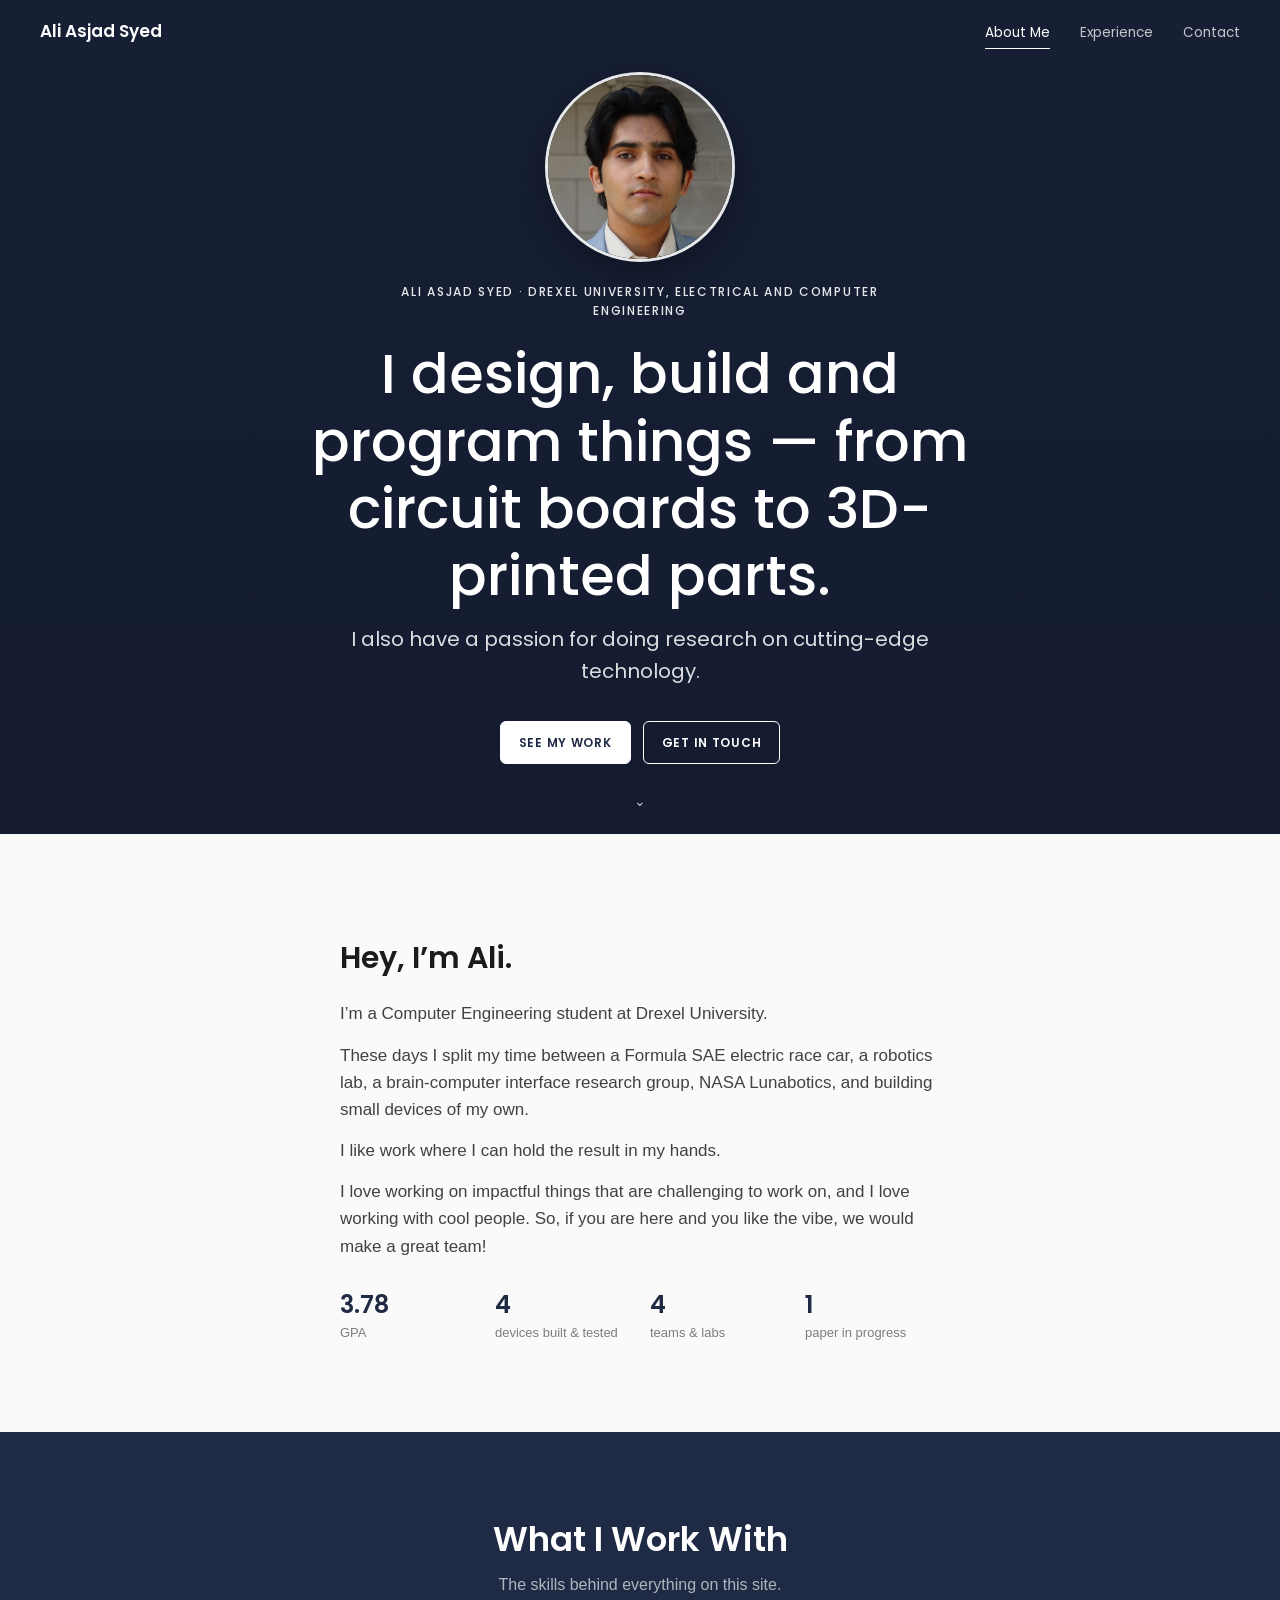
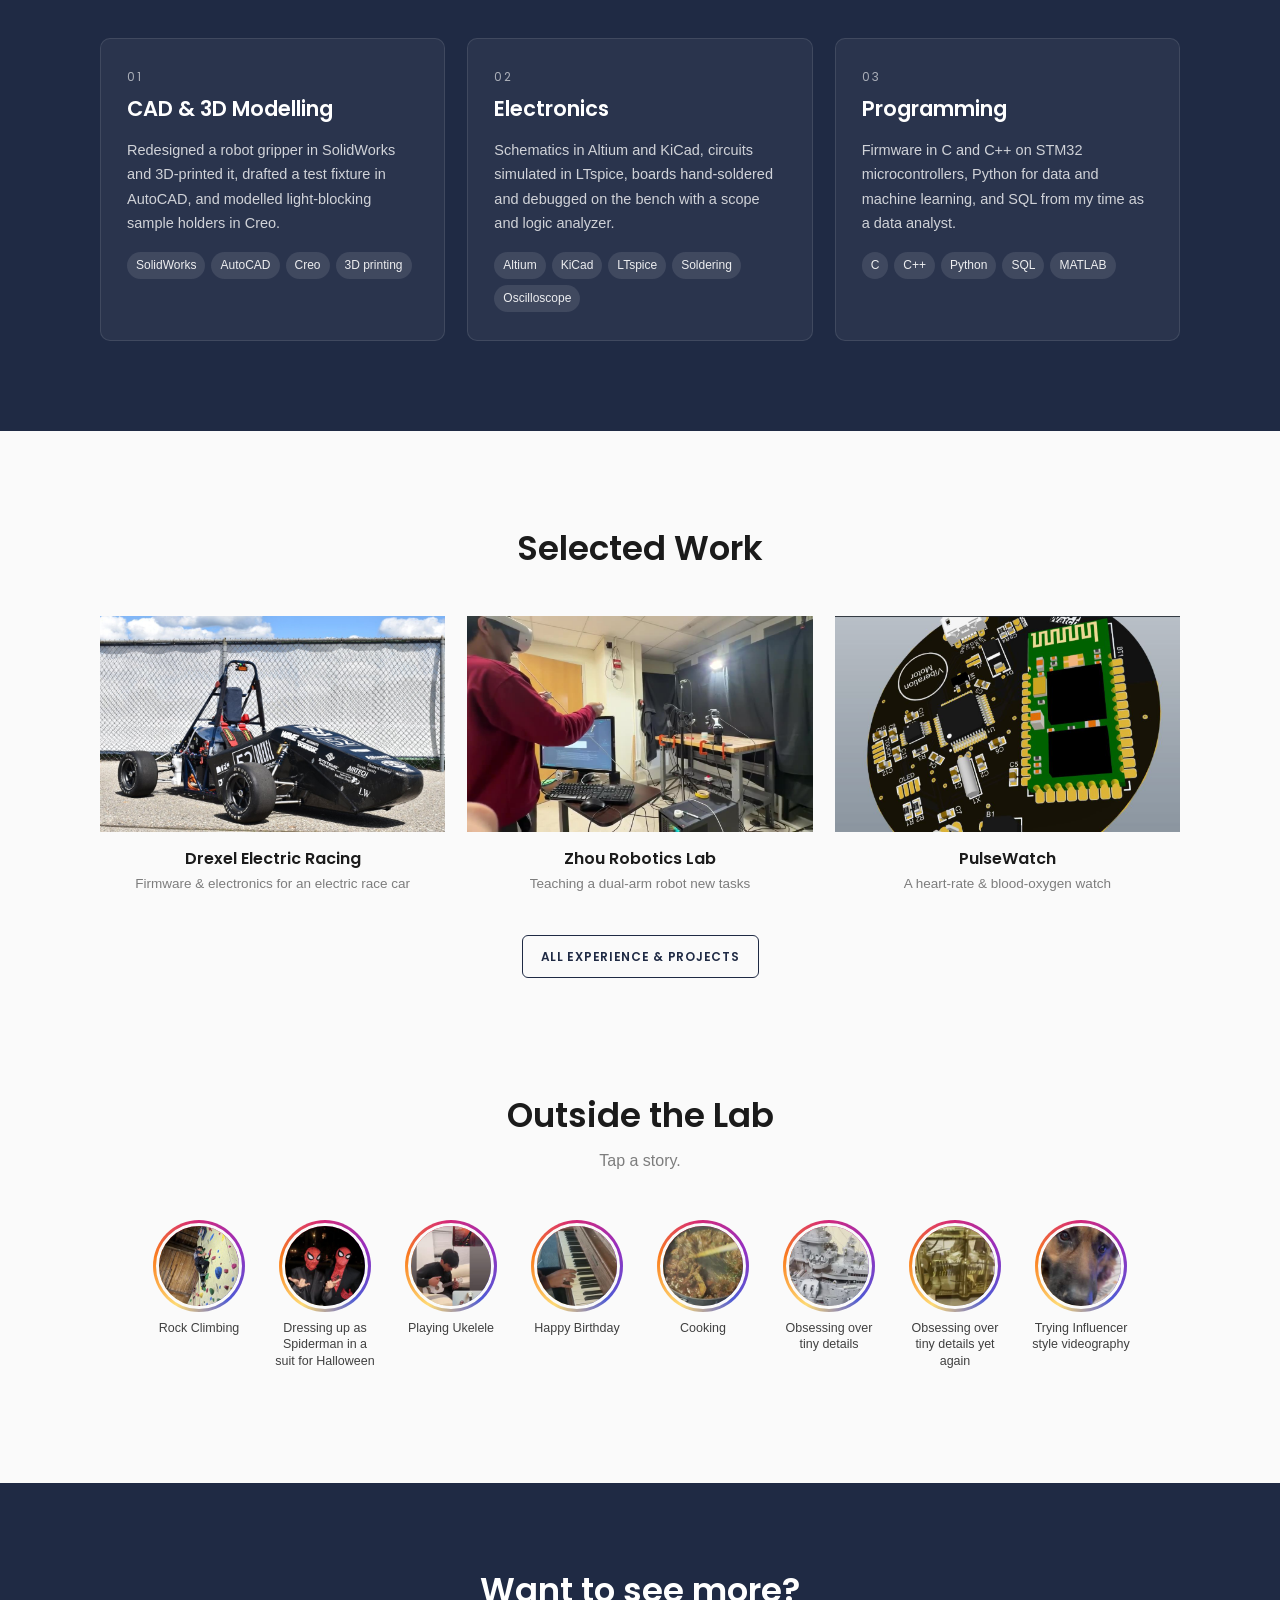
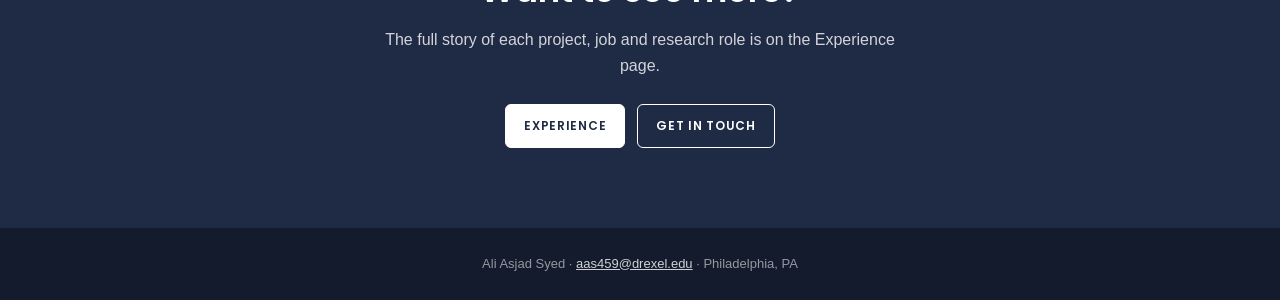
==== commit 2e7803de: "About: add line on impactful work and great teams" ====
--- a/index.html
+++ b/index.html
@@ -49,6 +49,7 @@
     <p>I’m a Computer Engineering student at Drexel University.</p>
     <p>These days I split my time between a Formula SAE electric race car, a robotics lab, a brain-computer interface research group, NASA Lunabotics, and building small devices of my own.</p>
     <p>I like work where I can hold the result in my hands.</p>
+    <p>I love working on impactful things that are challenging to work on, and I love working with cool people. So, if you are here and you like the vibe, we would make a great team!</p>
     <div class="numbers">
       <div><b>3.78</b><span>GPA</span></div>
       <div><b>4</b><span>devices built &amp; tested</span></div>
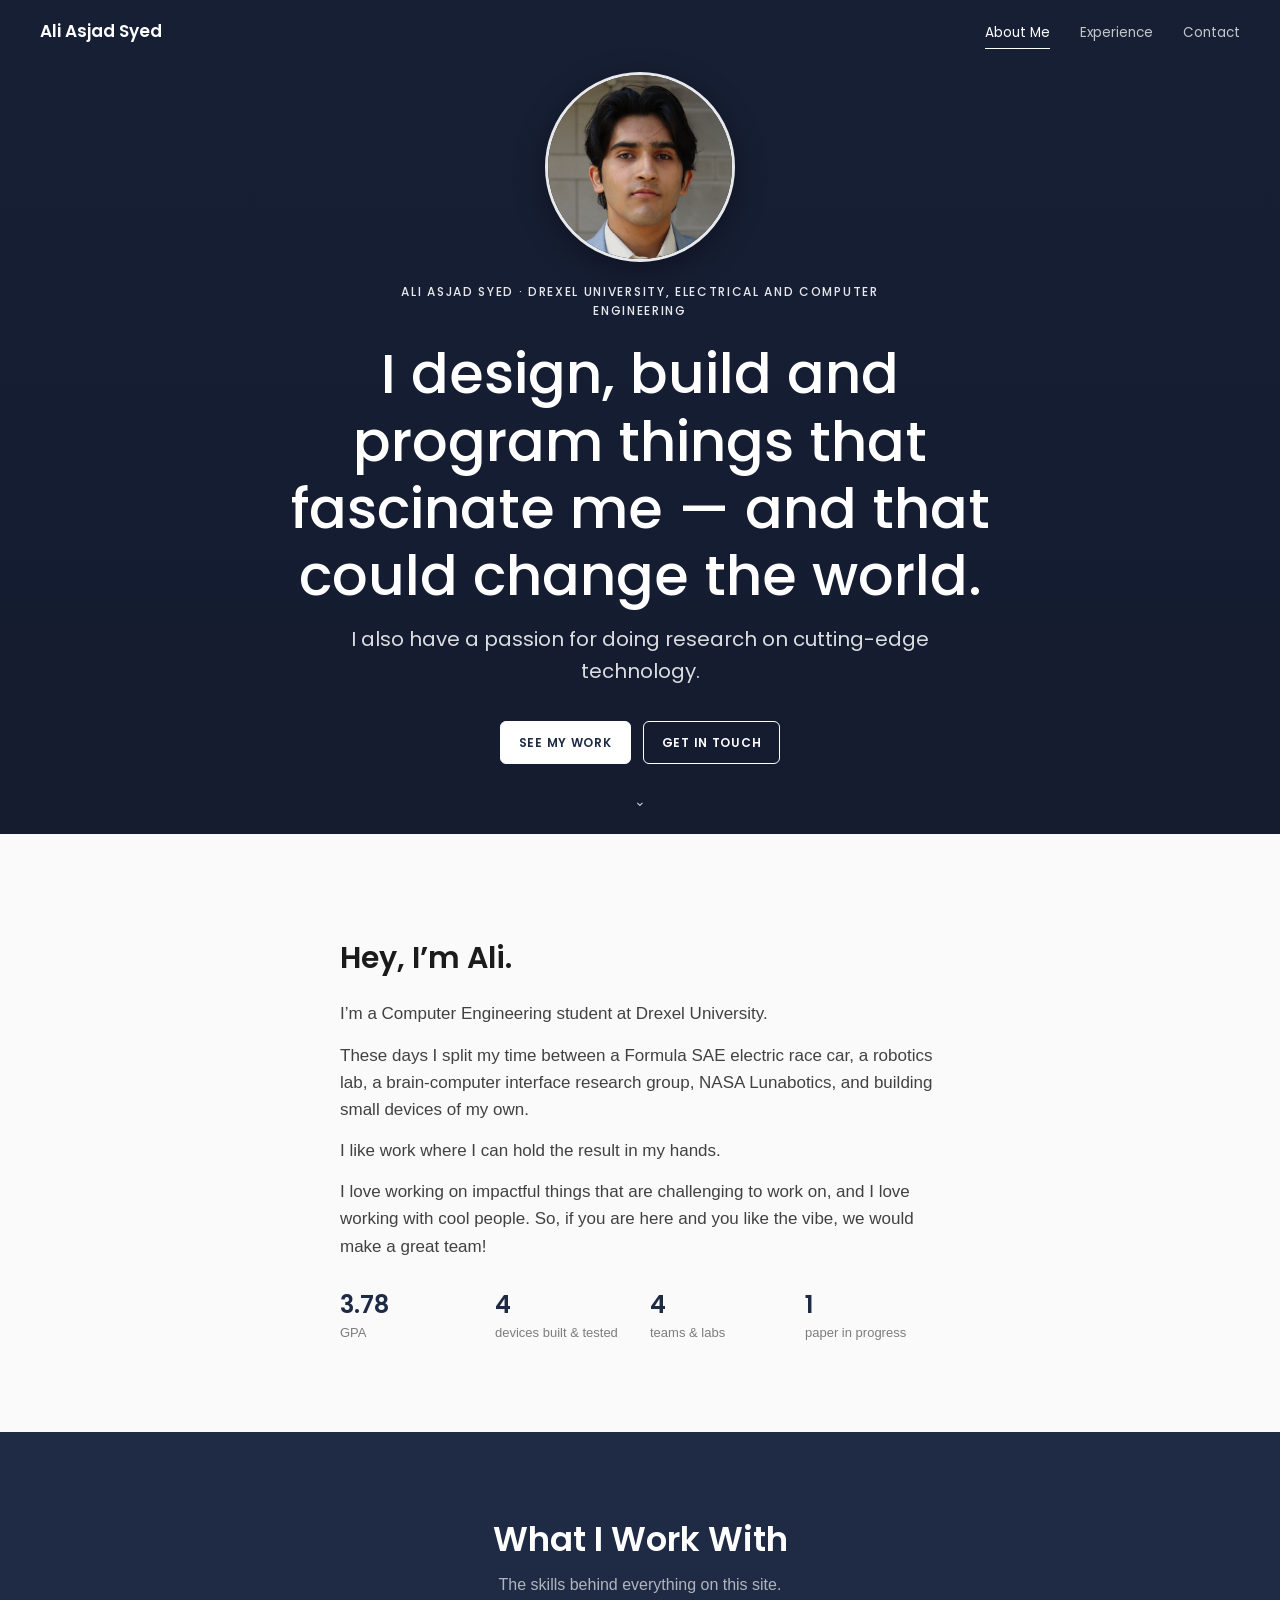
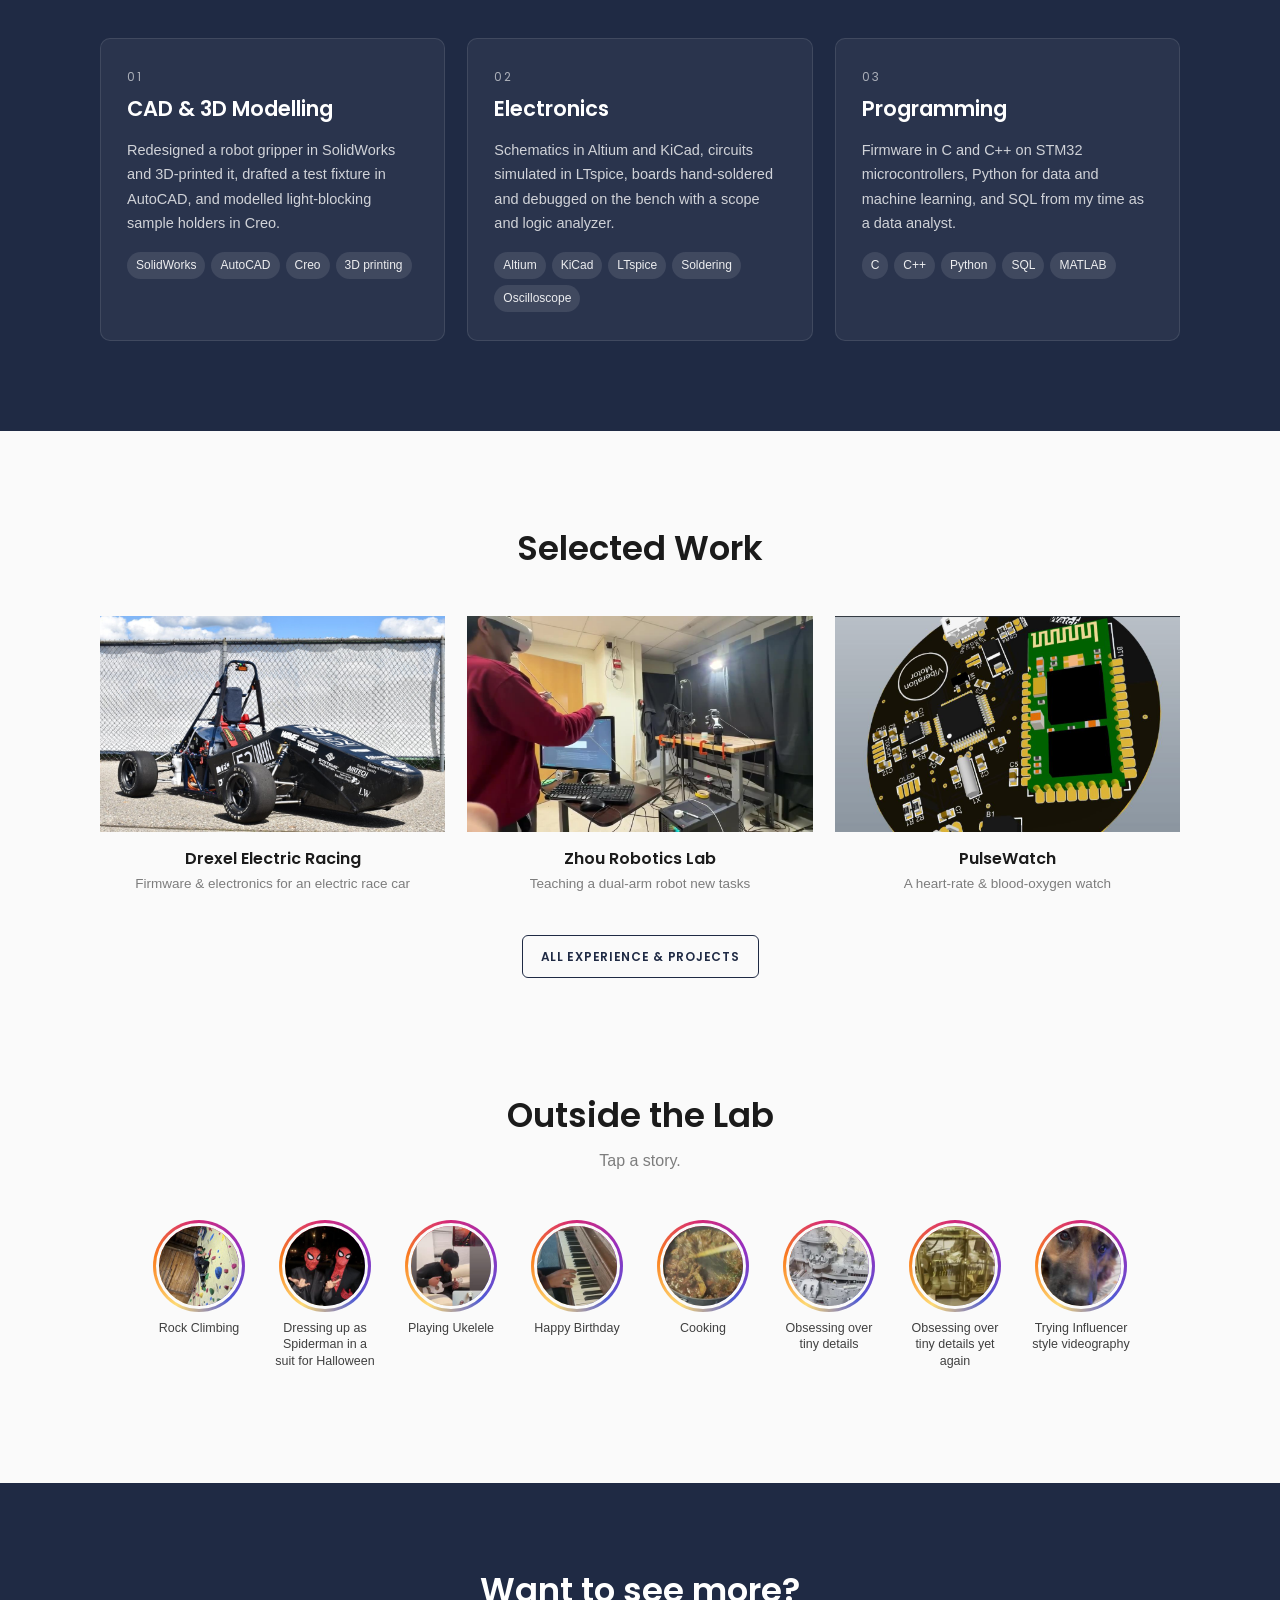
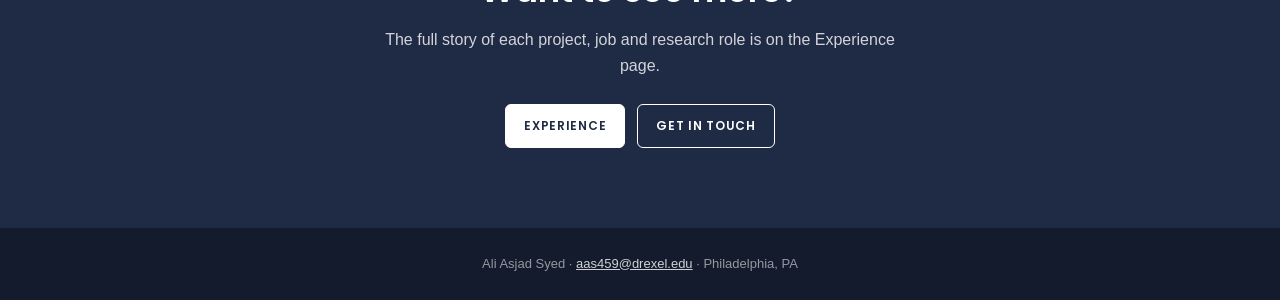
==== commit 181dcb68: "Hero: new headline" ====
--- a/index.html
+++ b/index.html
@@ -32,7 +32,7 @@
   <div class="inner">
     <img class="hero-photo" src="assets/headshot.jpg" alt="Ali Asjad Syed" onerror="this.remove()">
     <p class="eyebrow">Ali Asjad Syed · Drexel University, Electrical and Computer Engineering</p>
-    <h1>I design, build and program things — from circuit boards to 3D-printed parts.</h1>
+    <h1>I design, build and program things that fascinate me — and that could change the world.</h1>
     <p class="hero-sub">I also have a passion for doing research on cutting-edge technology.</p>
     <div class="ctas">
       <a class="btn-solid" href="experience.html">See my work</a>
